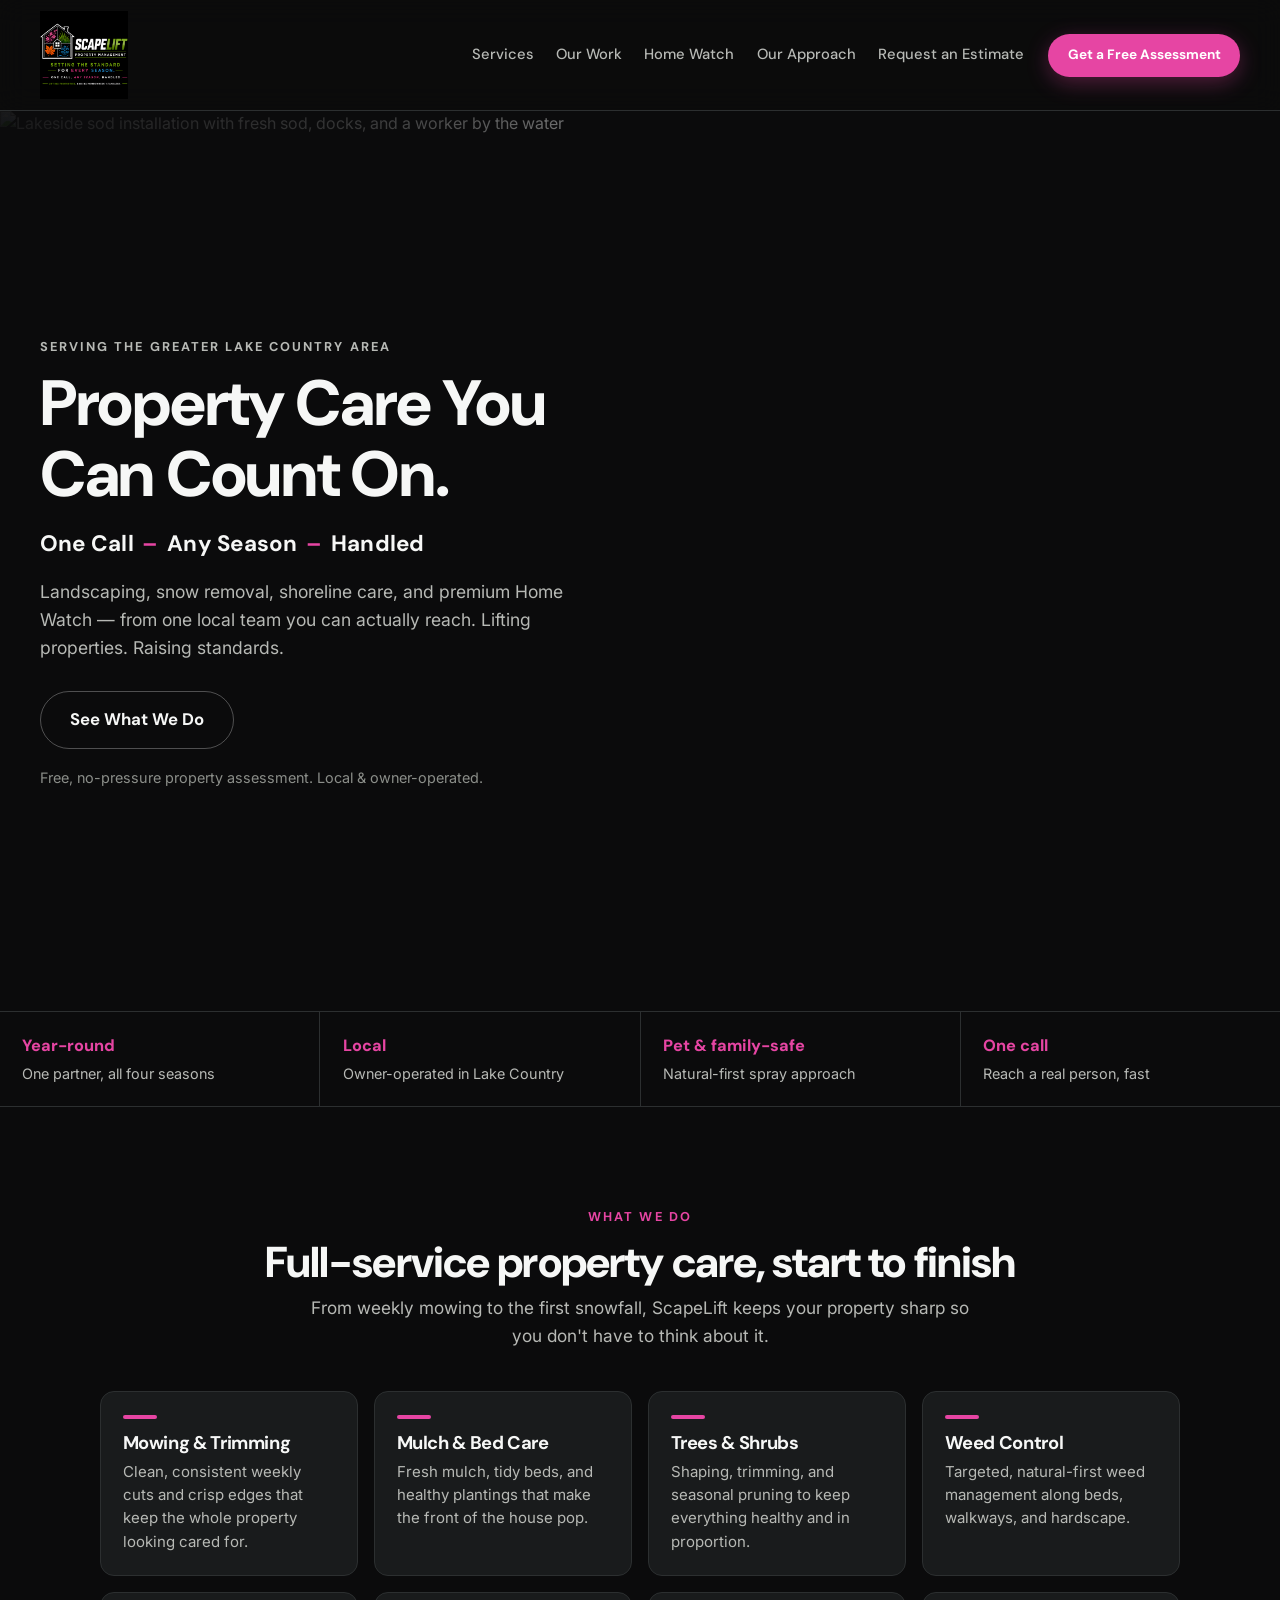
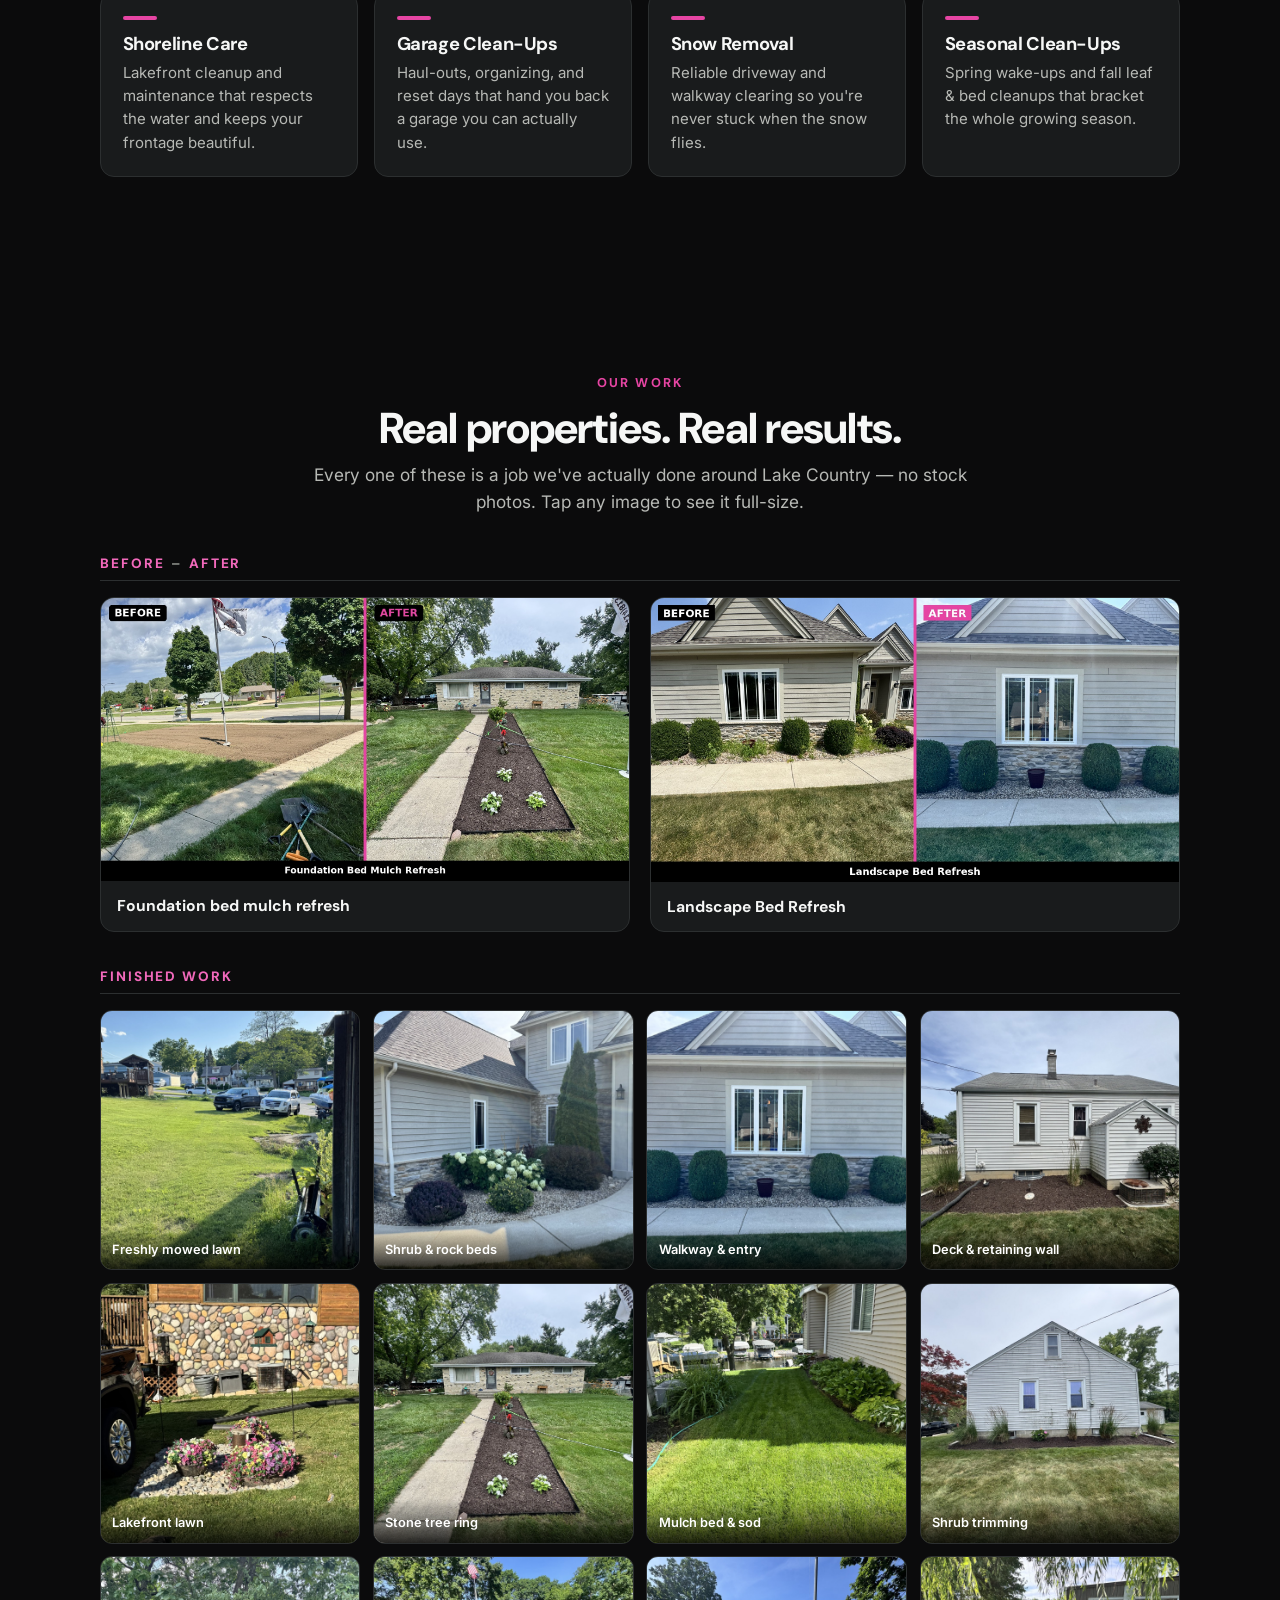
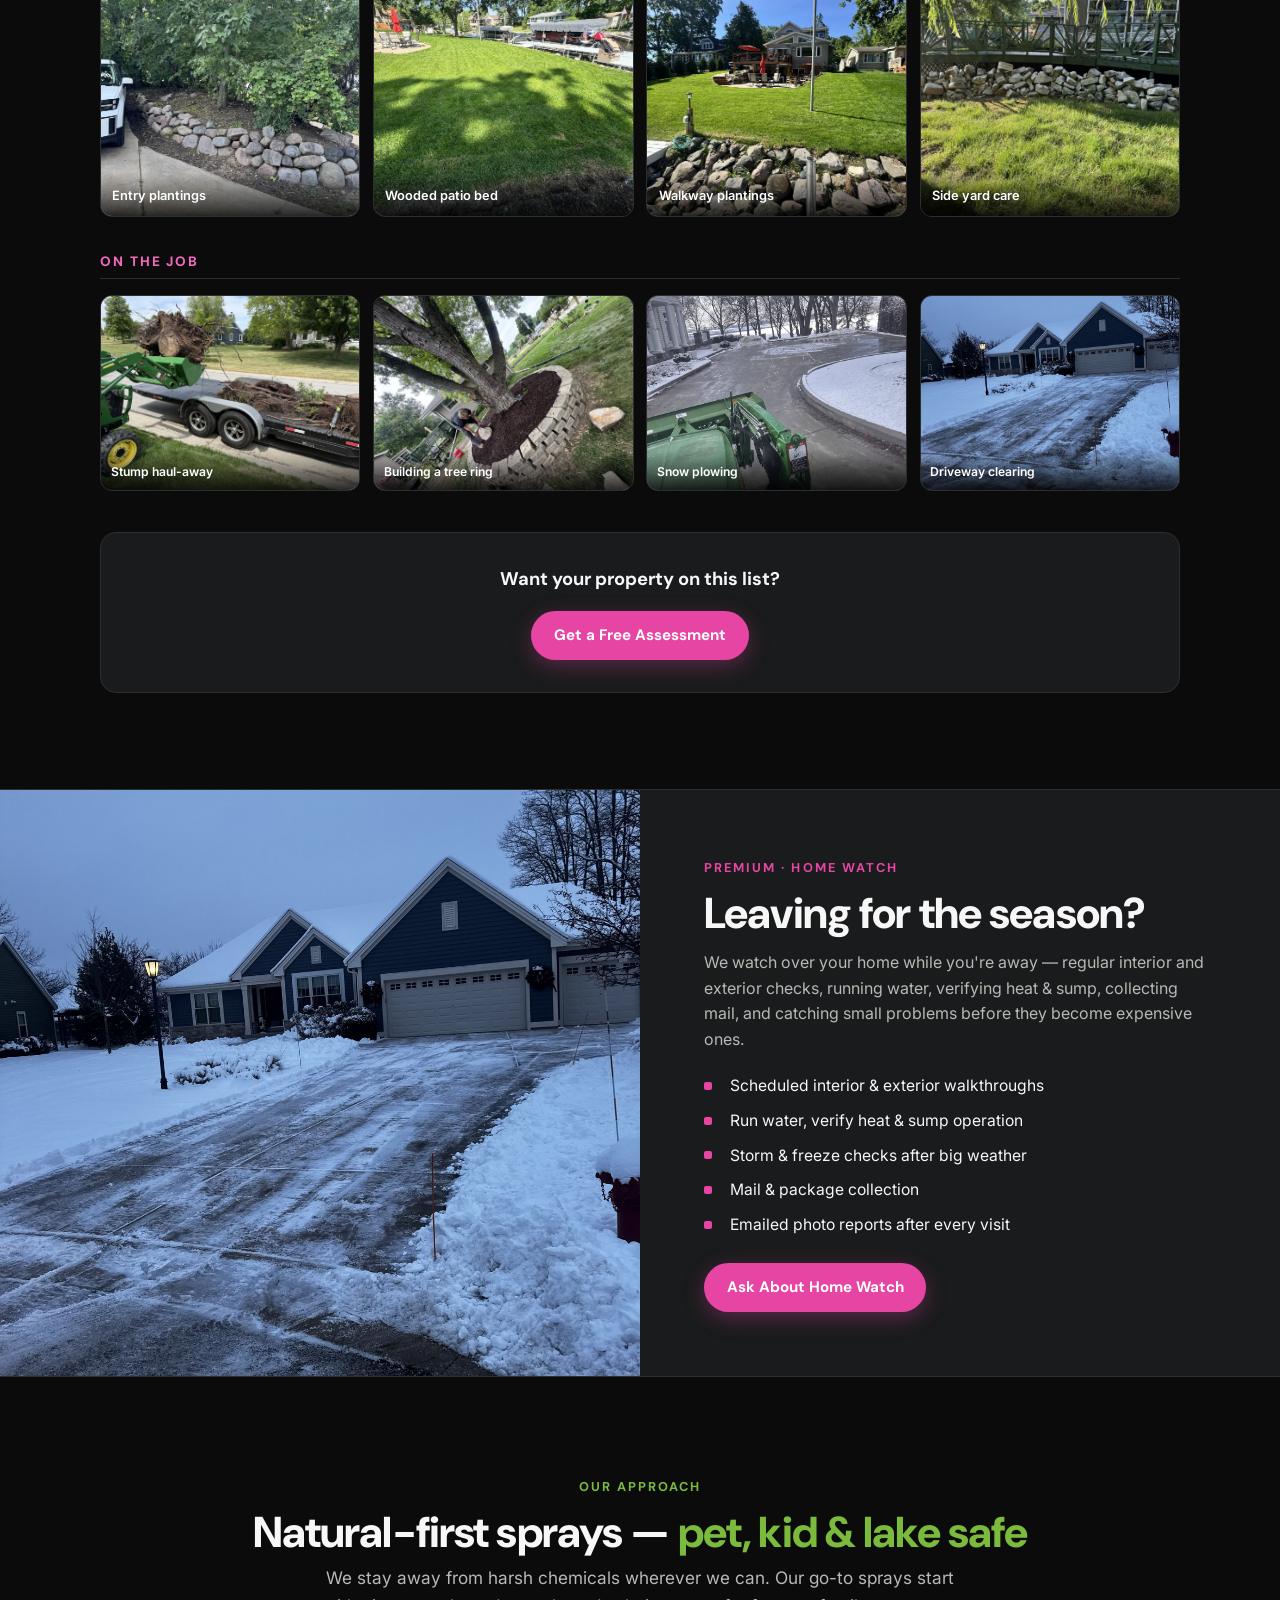
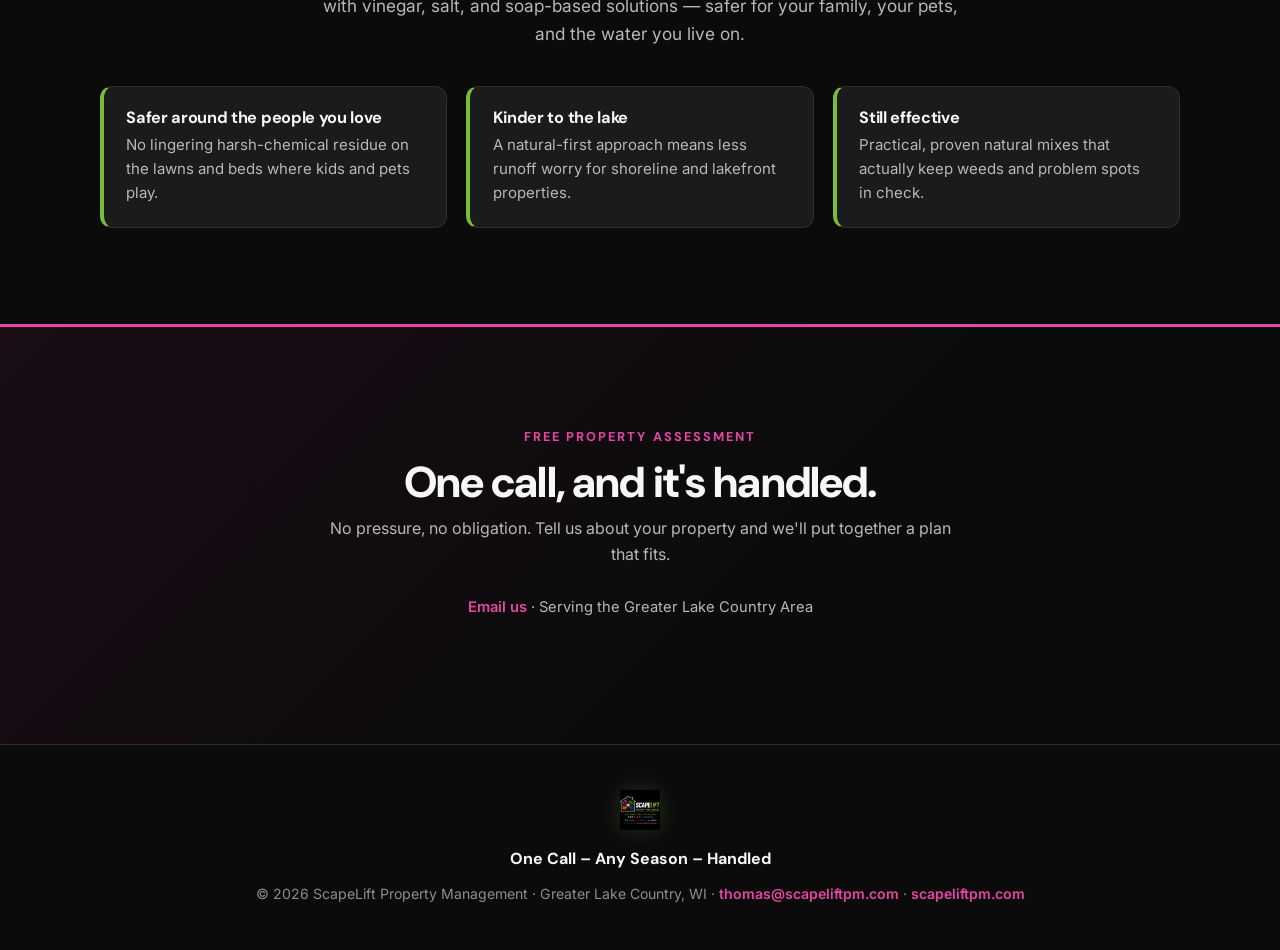
==== index.html @ 055786a9 "Update featured finished work image" ====
<!DOCTYPE html>
<html lang="en">
<head>
<meta charset="UTF-8">
<meta name="viewport" content="width=device-width, initial-scale=1.0">
<title>ScapeLift Property Management — Property Care You Can Count On | Lake Country, WI</title>
<meta name="description" content="ScapeLift Property Management keeps Greater Lake Country homes sharp year-round — landscaping, snow removal, shoreline care, and premium Home Watch. One call, any season, handled.">
<link rel="canonical" href="https://scapeliftpm.com/">
<meta property="og:title" content="ScapeLift Property Management — Lake Country, WI">
<meta property="og:description" content="Your year-round property partner in Greater Lake Country. Landscaping, snow removal, shoreline care, and Home Watch.">
<meta property="og:url" content="https://scapeliftpm.com/">
<meta property="og:image" content="https://scapeliftpm.com/assets/company-logo.png">
<meta property="og:type" content="website">
<link rel="icon" href="assets/company-logo.png">
<link rel="preconnect" href="https://fonts.googleapis.com">
<link rel="preconnect" href="https://fonts.gstatic.com" crossorigin>
<link href="https://fonts.googleapis.com/css2?family=DM+Sans:wght@500;700;800&family=Inter:wght@400;500;600&display=swap" rel="stylesheet">
<link rel="stylesheet" href="styles.css">
<script type="application/ld+json">
{
  "@context": "https://schema.org",
  "@type": "LocalBusiness",
  "name": "ScapeLift Property Management",
  "description": "Year-round residential property care in Greater Lake Country, Wisconsin — landscaping, snow removal, shoreline care, garage clean-ups, and Home Watch.",
  "url": "https://scapeliftpm.com/",
  "email": "thomas@scapeliftpm.com",
  "areaServed": "Greater Lake Country, Wisconsin",
  "slogan": "One Call – Any Season – Handled"
}
</script>
</head>
<body>

<!-- ===== HEADER ===== -->
<header class="site-header" id="header">
  <a href="#top" class="brand" aria-label="ScapeLift Property Management home">
    <img src="assets/company-logo.png" alt="ScapeLift Property Management" class="brand-logo">
  </a>
  <nav class="nav" aria-label="Primary">
    <a href="#services">Services</a>
    <a href="#work">Our Work</a>
    <a href="#homewatch">Home Watch</a>
    <a href="#eco">Our Approach</a>
    <a href="estimate.html">Request an Estimate</a>
  </nav>
  <a href="estimate.html" class="btn btn-pink nav-cta">Get a Free Assessment</a>
</header>

<!-- ===== HERO ===== -->
<section class="hero" id="top">
  <div class="hero-media">
    <img src="assets/hero-lakeside-sod.jpeg" alt="Lakeside sod installation with fresh sod, docks, and a worker by the water" loading="eager" fetchpriority="high">
    <div class="hero-scrim"></div>
  </div>
  <div class="hero-inner">
    <span class="eyebrow">Serving the Greater Lake Country Area</span>
    <h1>Property Care You Can Count On.</h1>
    <p class="hero-tag">One Call <span class="dash">–</span> Any Season <span class="dash">–</span> Handled</p>
    <p class="hero-sub">Landscaping, snow removal, shoreline care, and premium Home Watch — from one local team you can actually reach. Lifting properties. Raising standards.</p>
    <div class="hero-actions">
      <a href="#services" class="btn btn-ghost btn-lg">See What We Do</a>
    </div>
    <p class="hero-note">Free, no-pressure property assessment. Local &amp; owner-operated.</p>
  </div>
</section>

<!-- ===== TRUST STRIP ===== -->
<section class="strip">
  <div class="strip-item"><span class="strip-k">Year-round</span><span class="strip-v">One partner, all four seasons</span></div>
  <div class="strip-item"><span class="strip-k">Local</span><span class="strip-v">Owner-operated in Lake Country</span></div>
  <div class="strip-item"><span class="strip-k">Pet &amp; family-safe</span><span class="strip-v">Natural-first spray approach</span></div>
  <div class="strip-item"><span class="strip-k">One call</span><span class="strip-v">Reach a real person, fast</span></div>
</section>

<!-- ===== SERVICES ===== -->
<section class="section" id="services">
  <div class="section-head">
    <span class="eyebrow pink">What We Do</span>
    <h2>Full-service property care, start to finish</h2>
    <p class="lede">From weekly mowing to the first snowfall, ScapeLift keeps your property sharp so you don't have to think about it.</p>
  </div>
  <div class="svc-grid">
    <article class="svc-card"><h3>Mowing &amp; Trimming</h3><p>Clean, consistent weekly cuts and crisp edges that keep the whole property looking cared for.</p></article>
    <article class="svc-card"><h3>Mulch &amp; Bed Care</h3><p>Fresh mulch, tidy beds, and healthy plantings that make the front of the house pop.</p></article>
    <article class="svc-card"><h3>Trees &amp; Shrubs</h3><p>Shaping, trimming, and seasonal pruning to keep everything healthy and in proportion.</p></article>
    <article class="svc-card"><h3>Weed Control</h3><p>Targeted, natural-first weed management along beds, walkways, and hardscape.</p></article>
    <article class="svc-card"><h3>Shoreline Care</h3><p>Lakefront cleanup and maintenance that respects the water and keeps your frontage beautiful.</p></article>
    <article class="svc-card"><h3>Garage Clean-Ups</h3><p>Haul-outs, organizing, and reset days that hand you back a garage you can actually use.</p></article>
    <article class="svc-card"><h3>Snow Removal</h3><p>Reliable driveway and walkway clearing so you're never stuck when the snow flies.</p></article>
    <article class="svc-card"><h3>Seasonal Clean-Ups</h3><p>Spring wake-ups and fall leaf &amp; bed cleanups that bracket the whole growing season.</p></article>
  </div>
</section>

<!-- ===== OUR WORK ===== -->
<section class="section work" id="work">
  <div class="section-head">
    <span class="eyebrow pink">Our Work</span>
    <h2>Real properties. Real results.</h2>
    <p class="lede">Every one of these is a job we've actually done around Lake Country — no stock photos. Tap any image to see it full-size.</p>
  </div>

  <h3 class="work-subhead">Before <span class="dash">–</span> After</h3>
  <div class="ba-grid">
    <figure class="ba-card"><img src="assets/work/pair-mulch-refresh.jpg" alt="Before and after: foundation bed mulch refresh" loading="lazy"><figcaption>Foundation bed mulch refresh</figcaption></figure>
    <figure class="ba-card"><img src="assets/work/pair-landscape-bed-refresh.jpg" alt="Before and after: landscape bed refresh" loading="lazy"><figcaption>Landscape Bed Refresh</figcaption></figure>
  </div>

  <h3 class="work-subhead">Finished Work</h3>
  <div class="work-grid">
    <figure class="work-card"><img src="assets/work/finished-white-house-front.jpg" alt="Freshly mowed green lawn" loading="lazy"><figcaption>Freshly mowed lawn</figcaption></figure>
    <figure class="work-card"><img src="assets/work/finished-stone-house-beds.jpg" alt="Manicured shrub beds along a stone-front home" loading="lazy"><figcaption>Shrub &amp; rock beds</figcaption></figure>
    <figure class="work-card"><img src="assets/work/finished-walkway-entry.jpg" alt="New concrete walkway and brick entry" loading="lazy"><figcaption>Walkway &amp; entry</figcaption></figure>
    <figure class="work-card"><img src="assets/work/finished-deck-wall.jpg" alt="Green deck with stacked stone retaining wall" loading="lazy"><figcaption>Deck &amp; retaining wall</figcaption></figure>
    <figure class="work-card"><img src="assets/work/finished-lakefront-lawn.jpg" alt="Lush lakefront lawn and dock" loading="lazy"><figcaption>Lakefront lawn</figcaption></figure>
    <figure class="work-card"><img src="assets/work/finished-tree-ring.jpg" alt="Stacked-stone tree ring with fresh mulch" loading="lazy"><figcaption>Stone tree ring</figcaption></figure>
    <figure class="work-card"><img src="assets/work/finished-front-bed.jpg" alt="Fresh mulched front bed with new sod" loading="lazy"><figcaption>Mulch bed &amp; sod</figcaption></figure>
    <figure class="work-card"><img src="assets/work/finished-shrub-trim.jpg" alt="Neatly trimmed foundation shrubs" loading="lazy"><figcaption>Shrub trimming</figcaption></figure>
    <figure class="work-card"><img src="assets/work/finished-entry-beds.jpg" alt="Manicured entry beds with flowering hydrangeas" loading="lazy"><figcaption>Entry plantings</figcaption></figure>
    <figure class="work-card"><img src="assets/work/finished-wooded-patio-bed.jpg" alt="Wooded backyard bed with stone edging and patio" loading="lazy"><figcaption>Wooded patio bed</figcaption></figure>
    <figure class="work-card"><img src="assets/work/finished-walkway-plantings.jpg" alt="Front walkway bed with fresh plantings" loading="lazy"><figcaption>Walkway plantings</figcaption></figure>
    <figure class="work-card"><img src="assets/work/finished-side-yard.jpg" alt="Manicured side yard with hostas" loading="lazy"><figcaption>Side yard care</figcaption></figure>
  </div>

  <h3 class="work-subhead">On the Job</h3>
  <div class="action-strip">
    <figure class="action-card"><img src="assets/work/action-stump-haul.jpg" alt="Tractor loading a large tree stump onto a trailer" loading="lazy"><figcaption>Stump haul-away</figcaption></figure>
    <figure class="action-card"><img src="assets/work/action-tree-ring-build.jpg" alt="Building a stacked-stone tree ring" loading="lazy"><figcaption>Building a tree ring</figcaption></figure>
    <figure class="action-card"><img src="assets/work/action-plow.jpg" alt="Tractor plowing snow from a driveway" loading="lazy"><figcaption>Snow plowing</figcaption></figure>
    <figure class="action-card"><img src="assets/work/action-driveway-plow.jpg" alt="Freshly plowed driveway on a winter morning" loading="lazy"><figcaption>Driveway clearing</figcaption></figure>
  </div>

  <div class="work-cta">
    <p>Want your property on this list?</p>
    <a href="mailto:thomas@scapeliftpm.com" class="btn btn-pink">Get a Free Assessment</a>
  </div>
</section>

<!-- ===== LIGHTBOX ===== -->
<div class="lightbox" id="lightbox" aria-hidden="true">
  <button class="lb-close" id="lbClose" aria-label="Close">&times;</button>
  <img src="" alt="" id="lbImg">
  <p class="lb-cap" id="lbCap"></p>
</div>

<!-- ===== HOME WATCH (premium feature) ===== -->
<section class="homewatch" id="homewatch">
  <div class="hw-media">
    <img src="assets/home-watch-season.jpg" alt="A cleanly plowed Lake Country driveway on a crisp winter morning by the lake" loading="lazy">
  </div>
  <div class="hw-content">
    <span class="eyebrow pink">Premium · Home Watch</span>
    <h2>Leaving for the season?</h2>
    <p>We watch over your home while you're away — regular interior and exterior checks, running water, verifying heat &amp; sump, collecting mail, and catching small problems before they become expensive ones.</p>
    <ul class="hw-list">
      <li>Scheduled interior &amp; exterior walkthroughs</li>
      <li>Run water, verify heat &amp; sump operation</li>
      <li>Storm &amp; freeze checks after big weather</li>
      <li>Mail &amp; package collection</li>
      <li>Emailed photo reports after every visit</li>
    </ul>
    <a href="mailto:thomas@scapeliftpm.com" class="btn btn-pink">Ask About Home Watch</a>
  </div>
</section>

<!-- ===== ECO APPROACH ===== -->
<section class="section eco" id="eco">
  <div class="eco-inner">
    <span class="eyebrow green">Our Approach</span>
    <h2>Natural-first sprays — <span class="green">pet, kid &amp; lake safe</span></h2>
    <p class="lede">We stay away from harsh chemicals wherever we can. Our go-to sprays start with vinegar, salt, and soap-based solutions — safer for your family, your pets, and the water you live on.</p>
    <div class="eco-points">
      <div class="eco-point"><h4>Safer around the people you love</h4><p>No lingering harsh-chemical residue on the lawns and beds where kids and pets play.</p></div>
      <div class="eco-point"><h4>Kinder to the lake</h4><p>A natural-first approach means less runoff worry for shoreline and lakefront properties.</p></div>
      <div class="eco-point"><h4>Still effective</h4><p>Practical, proven natural mixes that actually keep weeds and problem spots in check.</p></div>
    </div>
  </div>
</section>

<!-- ===== FINAL CTA ===== -->
<section class="cta" id="contact">
  <div class="cta-inner">
    <span class="eyebrow pink">Free Property Assessment</span>
    <h2>One call, and it's handled.</h2>
    <p>No pressure, no obligation. Tell us about your property and we'll put together a plan that fits.</p>
    <p class="cta-note"><a href="mailto:thomas@scapeliftpm.com">Email us</a> · Serving the Greater Lake Country Area</p>
  </div>
</section>

<!-- ===== FOOTER ===== -->
<footer class="site-footer">
  <img src="assets/company-logo.png" alt="ScapeLift Property Management" class="footer-logo">
  <p class="footer-tag">One Call – Any Season – Handled</p>
  <p class="footer-meta">© <span id="year"></span> ScapeLift Property Management · Greater Lake Country, WI · <a href="mailto:thomas@scapeliftpm.com">thomas@scapeliftpm.com</a> · <a href="https://scapeliftpm.com/">scapeliftpm.com</a></p>
</footer>

<script src="script.js"></script>
</body>
</html>
---- styles.css ----
/* ===== ScapeLift Property Management — brand site ===== */
:root{
  --black:#0b0b0c;
  --panel:#191b1c;
  --panel-2:#212425;
  --border:#2c2f30;
  --green:#7aba3d;
  --pink:#e645a3;
  --pink-hi:#f169bb;
  --orange:#ee5a26;
  --blue:#3e9dd9;
  --white:#f6f7f6;
  --grey:#b7b9b5;
  --grey-dim:#8b8e89;
  --font-d:"DM Sans",system-ui,sans-serif;
  --font-b:"Inter",system-ui,sans-serif;
  --max:1160px;
}
*{box-sizing:border-box;margin:0;padding:0}
html{scroll-behavior:smooth}
body{
  background:var(--black);
  color:var(--white);
  font-family:var(--font-b);
  font-size:16px;
  line-height:1.6;
  -webkit-font-smoothing:antialiased;
  overflow-x:hidden;
}
h1,h2,h3,h4{font-family:var(--font-d);font-weight:800;line-height:1.1;letter-spacing:-0.02em}
h2{font-size:clamp(1.8rem,4vw,2.7rem);margin-bottom:.5rem}
h3{font-size:1.15rem;font-weight:700;margin-bottom:.4rem}
h4{font-size:1.02rem;font-weight:700;margin-bottom:.35rem}
a{color:inherit;text-decoration:none}
img{display:block;max-width:100%}
.pink{color:var(--pink)}
.green{color:var(--green)}

/* ---- buttons ---- */
.btn{
  display:inline-block;font-family:var(--font-d);font-weight:700;
  padding:.72rem 1.35rem;border-radius:999px;font-size:.95rem;
  transition:transform .15s ease,box-shadow .2s ease,background .2s ease;
  border:1.5px solid transparent;white-space:nowrap;cursor:pointer;
}
.btn-pink{background:var(--pink);color:#fff;box-shadow:0 6px 22px rgba(230,69,163,.32)}
.btn-pink:hover{background:var(--pink-hi);transform:translateY(-2px);box-shadow:0 10px 30px rgba(230,69,163,.42)}
.btn-ghost{background:transparent;border-color:rgba(255,255,255,.28);color:var(--white)}
.btn-ghost:hover{border-color:var(--pink);color:var(--pink-hi);transform:translateY(-2px)}
.btn-lg{padding:.9rem 1.8rem;font-size:1.05rem}
.btn-xl{padding:1.1rem 2.6rem;font-size:1.5rem;letter-spacing:-.01em}

.eyebrow{display:inline-block;font-family:var(--font-d);font-weight:700;font-size:.8rem;
  letter-spacing:.16em;text-transform:uppercase;color:var(--grey);margin-bottom:.7rem}
.eyebrow.pink{color:var(--pink)}
.eyebrow.green{color:var(--green)}
.lede{color:var(--grey);font-size:1.08rem;max-width:60ch;margin:0 auto}

/* ---- header ---- */
.site-header{
  position:sticky;top:0;z-index:50;
  display:flex;align-items:center;gap:1.5rem;
  padding:.7rem clamp(1rem,4vw,2.5rem);
  background:rgba(11,11,12,.82);backdrop-filter:blur(14px);
  border-bottom:1px solid var(--border);
  transition:box-shadow .3s ease;
}
.site-header.scrolled{box-shadow:0 8px 30px rgba(0,0,0,.5)}
.brand{display:flex;align-items:center;flex:0 0 auto}
.brand-logo{display:block;width:auto;height:clamp(64px,7vw,88px);object-fit:contain}
.nav{display:flex;gap:1.4rem;margin-left:auto;font-family:var(--font-d);font-weight:500;font-size:.92rem}
.nav a{color:var(--grey);transition:color .18s ease}
.nav a:hover{color:var(--pink-hi)}
.nav-cta{font-size:.85rem;padding:.6rem 1.15rem}

/* ---- hero ---- */
.hero{position:relative;min-height:100vh;min-height:100svh;display:flex;align-items:center;padding:5rem clamp(1rem,4vw,2.5rem)}
.hero-media{position:absolute;inset:0;z-index:0;background:var(--black)}
.hero-media img{width:100%;height:100%;object-fit:cover;object-position:center center}
.hero-scrim{position:absolute;inset:0;
  background:linear-gradient(90deg,rgba(11,11,12,.94) 0%,rgba(11,11,12,.82) 28%,rgba(11,11,12,.35) 60%,rgba(11,11,12,.18) 100%),
             linear-gradient(0deg,rgba(11,11,12,.85) 0%,rgba(11,11,12,0) 45%)}
.hero-inner{position:relative;z-index:1;max-width:560px}
.hero h1{font-size:clamp(2.3rem,5.6vw,4rem);margin-bottom:1rem}
.hero-tag{font-family:var(--font-d);font-weight:700;font-size:clamp(1.05rem,2.4vw,1.4rem);
  letter-spacing:.01em;margin-bottom:1rem}
.hero-tag .dash{color:var(--pink);padding:0 .15em}
.hero-sub{color:var(--grey);font-size:1.1rem;max-width:52ch;margin-bottom:1.8rem}
.hero-actions{display:flex;flex-wrap:wrap;gap:.9rem;margin-bottom:1.1rem}
.hero-note{color:var(--grey-dim);font-size:.9rem}

/* ---- trust strip ---- */
.strip{display:grid;grid-template-columns:repeat(4,1fr);gap:1px;background:var(--border);
  border-top:1px solid var(--border);border-bottom:1px solid var(--border)}
.strip-item{background:var(--black);padding:1.3rem 1.4rem;display:flex;flex-direction:column;gap:.2rem}
.strip-k{font-family:var(--font-d);font-weight:800;color:var(--pink);font-size:1.02rem}
.strip-v{color:var(--grey);font-size:.9rem}

/* ---- sections ---- */
.section{padding:clamp(3.5rem,8vw,6rem) clamp(1rem,4vw,2.5rem);max-width:var(--max);margin:0 auto}
.section-head{text-align:center;margin-bottom:2.6rem}

/* ---- services grid ---- */
.svc-grid{display:grid;grid-template-columns:repeat(4,1fr);gap:1rem}
.svc-card{background:var(--panel);border:1px solid var(--border);border-radius:14px;padding:1.4rem 1.35rem;
  transition:transform .18s ease,border-color .18s ease,background .18s ease}
.svc-card::before{content:"";display:block;width:34px;height:4px;border-radius:3px;background:var(--pink);margin-bottom:.9rem}
.svc-card:hover{transform:translateY(-4px);border-color:var(--pink);background:var(--panel-2)}
.svc-card p{color:var(--grey);font-size:.94rem;line-height:1.55}

/* ---- home watch ---- */
.homewatch{display:grid;grid-template-columns:1fr 1fr;align-items:stretch;
  border-top:1px solid var(--border);border-bottom:1px solid var(--border);background:var(--panel)}
.hw-media{position:relative;min-height:420px}
.hw-media img{position:absolute;inset:0;width:100%;height:100%;object-fit:cover}
.hw-content{padding:clamp(2.5rem,5vw,4rem)}
.hw-content h2{margin-bottom:.8rem}
.hw-content>p{color:var(--grey);max-width:52ch;margin-bottom:1.3rem}
.hw-list{list-style:none;margin-bottom:1.6rem;display:grid;gap:.6rem}
.hw-list li{position:relative;padding-left:1.6rem;color:var(--white);font-size:.98rem}
.hw-list li::before{content:"";position:absolute;left:0;top:.55em;width:8px;height:8px;border-radius:2px;background:var(--pink)}

/* ---- eco ---- */
.eco{max-width:var(--max)}
.eco-inner{text-align:center}
.eco .lede{margin-bottom:2.4rem}
.eco-points{display:grid;grid-template-columns:repeat(3,1fr);gap:1.2rem;text-align:left}
.eco-point{background:var(--panel);border:1px solid var(--border);border-left:4px solid var(--green);
  border-radius:12px;padding:1.4rem 1.4rem}
.eco-point p{color:var(--grey);font-size:.94rem}

/* ---- cta ---- */
.cta{background:linear-gradient(135deg,#1a0d16 0%,var(--black) 60%);
  border-top:3px solid var(--pink);padding:clamp(3.5rem,8vw,6rem) 1.5rem;text-align:center}
.cta-inner{max-width:640px;margin:0 auto}
.cta h2{margin-bottom:.6rem}
.cta>.cta-inner>p{color:var(--grey);margin-bottom:1.8rem}
.cta .btn-xl{margin-bottom:1rem}
.cta-note{color:var(--grey-dim);font-size:.92rem}
.cta-note a{color:var(--pink);font-weight:600}

/* ---- footer ---- */
.site-footer{text-align:center;padding:2.8rem 1.5rem;border-top:1px solid var(--border);background:var(--black)}
.footer-logo{height:40px;width:auto;margin:0 auto 1rem;filter:drop-shadow(0 0 10px rgba(122,186,61,.2))}
.footer-tag{font-family:var(--font-d);font-weight:700;color:var(--white);margin-bottom:.7rem}
.footer-meta{color:var(--grey-dim);font-size:.88rem}
.footer-meta a{color:var(--pink);font-weight:600}

/* ---- reveal (only hides once JS is confirmed running) ---- */
.js-ready .reveal{opacity:0;transform:translateY(24px);transition:opacity .6s ease,transform .6s ease}
.js-ready .reveal.in{opacity:1;transform:none}

/* ===== responsive ===== */
@media(max-width:900px){
  .nav{display:none}
  .nav-cta{margin-left:auto}
  .svc-grid{grid-template-columns:repeat(2,1fr)}
  .eco-points{grid-template-columns:1fr}
  .homewatch{grid-template-columns:1fr}
  .hw-media{min-height:300px}
  .strip{grid-template-columns:repeat(2,1fr)}
}
@media(max-width:640px){
  .nav{display:none}
  .site-header{gap:.65rem;padding-top:.45rem;padding-bottom:.45rem}
  .brand-logo{width:auto;height:58px}
  .nav-cta{margin-left:auto}
  .hero{min-height:100vh;min-height:100svh;padding-top:3.5rem;padding-bottom:3.5rem}
  .hero-scrim{background:linear-gradient(0deg,rgba(11,11,12,.92) 10%,rgba(11,11,12,.55) 100%)}
  .svc-grid{grid-template-columns:1fr}
  .hero-actions .btn{flex:1;text-align:center}
}
@media(prefers-reduced-motion:reduce){
  *{scroll-behavior:auto}
  .reveal{opacity:1;transform:none;transition:none}
}

/* ===== OUR WORK ===== */
.work{background:var(--black)}
.work-subhead{
  font-family:var(--font-d);font-size:.85rem;font-weight:800;
  text-transform:uppercase;letter-spacing:.14em;color:var(--pink-hi);
  margin:2.4rem 0 1rem;padding-bottom:.5rem;border-bottom:1px solid var(--border);
}
.work-subhead .dash{color:var(--grey-dim);margin:0 .1em}
.work-subhead:first-of-type{margin-top:1.6rem}

/* before/after pairs */
.ba-grid{display:grid;grid-template-columns:1fr;gap:1.3rem}
@media(min-width:780px){.ba-grid{grid-template-columns:1fr 1fr}}
.ba-card{
  background:var(--panel);border:1px solid var(--border);border-radius:14px;
  overflow:hidden;cursor:pointer;transition:transform .18s ease,border-color .18s ease;
}
.ba-card:hover{transform:translateY(-3px);border-color:var(--pink)}
.ba-card img{width:100%;height:auto;aspect-ratio:1808/970;object-fit:cover}
.ba-card figcaption{
  padding:.75rem 1rem;font-family:var(--font-d);font-weight:700;font-size:.98rem;
}

/* finished-work grid */
.work-grid{display:grid;grid-template-columns:repeat(2,1fr);gap:.8rem}
@media(min-width:640px){.work-grid{grid-template-columns:repeat(3,1fr)}}
@media(min-width:980px){.work-grid{grid-template-columns:repeat(4,1fr)}}
.work-card{
  position:relative;border-radius:12px;overflow:hidden;cursor:pointer;
  background:var(--panel);border:1px solid var(--border);
  transition:transform .18s ease,border-color .18s ease;
}
.work-card:hover{transform:translateY(-3px);border-color:var(--pink)}
.work-card img{width:100%;aspect-ratio:1/1;object-fit:cover;display:block}
.work-card figcaption{
  position:absolute;left:0;right:0;bottom:0;
  padding:.9rem .7rem .55rem;font-size:.8rem;font-weight:600;color:#fff;
  background:linear-gradient(to top,rgba(0,0,0,.82),transparent);
}

/* action strip */
.action-strip{display:grid;grid-template-columns:repeat(2,1fr);gap:.8rem}
@media(min-width:780px){.action-strip{grid-template-columns:repeat(4,1fr)}}
.action-card{
  position:relative;border-radius:12px;overflow:hidden;cursor:pointer;
  background:var(--panel);border:1px solid var(--border);
  transition:transform .18s ease,border-color .18s ease;
}
.action-card:hover{transform:translateY(-3px);border-color:var(--green)}
.action-card img{width:100%;aspect-ratio:4/3;object-fit:cover}
.action-card figcaption{
  position:absolute;left:0;right:0;bottom:0;padding:.8rem .6rem .5rem;
  font-size:.76rem;font-weight:600;color:#fff;
  background:linear-gradient(to top,rgba(0,0,0,.82),transparent);
}

/* work CTA */
.work-cta{
  margin-top:2.6rem;text-align:center;padding:2rem 1rem;
  background:var(--panel);border:1px solid var(--border);border-radius:16px;
}
.work-cta p{font-family:var(--font-d);font-weight:700;font-size:1.15rem;margin-bottom:1rem}

/* ===== LIGHTBOX ===== */
.lightbox{
  position:fixed;inset:0;z-index:200;display:none;
  background:rgba(0,0,0,.93);padding:4vh 4vw;
  align-items:center;justify-content:center;flex-direction:column;gap:1rem;
}
.lightbox.open{display:flex}
.lightbox img{max-width:96vw;max-height:82vh;border-radius:10px;object-fit:contain}
.lb-cap{font-family:var(--font-d);font-weight:700;color:#fff;font-size:1rem;text-align:center}
.lb-close{
  position:absolute;top:1.1rem;right:1.4rem;z-index:210;
  background:none;border:none;color:#fff;font-size:2.6rem;line-height:1;cursor:pointer;
  width:48px;height:48px;
}
.lb-close:hover{color:var(--pink-hi)}

/* ===== REQUEST AN ESTIMATE ===== */
.nav a[aria-current="page"]{color:var(--pink-hi)}
.estimate-page{background:
  radial-gradient(circle at 85% 12%,rgba(122,186,61,.09),transparent 28rem),
  radial-gradient(circle at 10% 38%,rgba(230,69,163,.08),transparent 30rem),
  var(--black)}
.estimate-main{width:min(100%,calc(var(--max) + 5rem));margin:0 auto;padding:clamp(3rem,7vw,5rem) clamp(1rem,4vw,2.5rem) clamp(4rem,8vw,7rem)}
.estimate-intro{max-width:760px;margin:0 auto clamp(2rem,5vw,3.5rem);text-align:center}
.estimate-intro h1{font-size:clamp(2.25rem,5vw,3.75rem);margin-bottom:1rem}
.estimate-intro p{color:var(--grey);font-size:1.08rem;max-width:64ch;margin:0 auto}
.estimate-form{display:grid;gap:1.25rem}
.estimate-grid{display:grid;grid-template-columns:repeat(2,minmax(0,1fr));gap:1.25rem}
.form-card{
  min-width:0;background:rgba(25,27,28,.94);border:1px solid var(--border);
  border-radius:16px;padding:clamp(1.25rem,3vw,1.8rem);
  box-shadow:0 16px 40px rgba(0,0,0,.16);
}
.form-card>legend,.inline-fieldset>legend{
  padding:0 .45rem;font-family:var(--font-d);font-weight:800;font-size:1.16rem;color:var(--white);
}
.form-card-full{width:100%}
.form-card-stack{display:grid;gap:1.5rem}
.inline-fieldset{border:0;min-width:0}
.field-grid{display:grid;grid-template-columns:repeat(2,minmax(0,1fr));gap:1rem}
.field-wide{grid-column:1/-1}
.form-field{display:grid;gap:.42rem}
.form-field label{font-family:var(--font-d);font-size:.9rem;font-weight:700;color:var(--white)}
.form-field label span,.form-card>legend>span:not(.optional),.inline-fieldset>legend>span{color:var(--pink)}
.optional{color:var(--grey-dim);font-size:.82rem;font-weight:600}
.form-field input,.form-field textarea{
  width:100%;border:1px solid #3a3e40;border-radius:10px;background:#101213;color:var(--white);
  font:inherit;line-height:1.4;padding:.78rem .85rem;outline:none;
  transition:border-color .18s ease,box-shadow .18s ease,background .18s ease;
}
.form-field textarea{resize:vertical;min-height:9rem}
.form-field input:hover,.form-field textarea:hover{border-color:#515658}
.form-field input:focus,.form-field textarea:focus{
  border-color:var(--pink);box-shadow:0 0 0 3px rgba(230,69,163,.16);background:#141617;
}
.form-field input:user-invalid,.form-field textarea:user-invalid{border-color:#ff7c7c}
.field-help{color:var(--grey);font-size:.9rem;margin-bottom:1rem}
.choice-grid{display:grid;grid-template-columns:repeat(3,minmax(0,1fr));gap:.7rem}
.radio-list{display:flex;flex-wrap:wrap;gap:.7rem}
.choice{
  min-height:48px;display:flex;align-items:center;gap:.65rem;padding:.7rem .8rem;
  border:1px solid #3a3e40;border-radius:10px;background:#101213;color:var(--grey);
  cursor:pointer;transition:border-color .18s ease,background .18s ease,color .18s ease;
}
.choice:hover{border-color:var(--pink);color:var(--white)}
.choice:has(input:checked){border-color:var(--pink);background:rgba(230,69,163,.1);color:var(--white)}
.choice input{width:1.15rem;height:1.15rem;flex:0 0 auto;accent-color:var(--pink)}
.radio-list .choice{flex:1 1 130px}
.other-service-field{margin-top:1rem}
.other-service-field[hidden],.photo-field[hidden]{display:none}
.photo-inputs{display:grid;grid-template-columns:repeat(2,minmax(0,1fr));gap:.8rem}
.photo-field input[type="file"]{padding:.55rem}
.photo-field input[type="file"]::file-selector-button{
  border:0;border-radius:7px;background:var(--panel-2);color:var(--white);
  font-family:var(--font-d);font-weight:700;padding:.55rem .75rem;margin-right:.7rem;cursor:pointer;
}
.photo-field input[type="file"]::file-selector-button:hover{background:#303435}
.add-photo-btn{margin-top:1rem}
.field-error{min-height:1.35rem;margin-top:.45rem;color:#ff9b9b;font-size:.88rem;font-weight:600}
.required-note{color:var(--grey-dim);font-size:.84rem}
.required-note span{color:var(--pink)}
.form-submit{text-align:center;padding-top:.6rem}
.form-submit .btn{margin-top:.7rem}
.form-status{display:none;max-width:720px;margin:1.2rem auto 0;padding:1rem 1.15rem;border-radius:12px;font-weight:600}
.form-status.success{display:block;background:rgba(122,186,61,.12);border:1px solid var(--green);color:#d7f2bd}
.form-status.error{display:block;background:rgba(230,69,163,.1);border:1px solid var(--pink);color:#ffc4e7}
.honeypot{
  position:absolute!important;overflow:hidden!important;clip:rect(0 0 0 0)!important;
  width:1px!important;height:1px!important;margin:-1px!important;padding:0!important;border:0!important;
}

@media(max-width:900px){
  .estimate-grid{grid-template-columns:1fr}
  .choice-grid{grid-template-columns:repeat(2,minmax(0,1fr))}
}
@media(max-width:640px){
  .estimate-main{padding-top:2.5rem}
  .field-grid,.choice-grid,.photo-inputs{grid-template-columns:1fr}
  .form-card{border-radius:14px;padding:1.15rem}
  .choice{min-height:52px}
  .form-submit .btn{width:100%;white-space:normal}
}
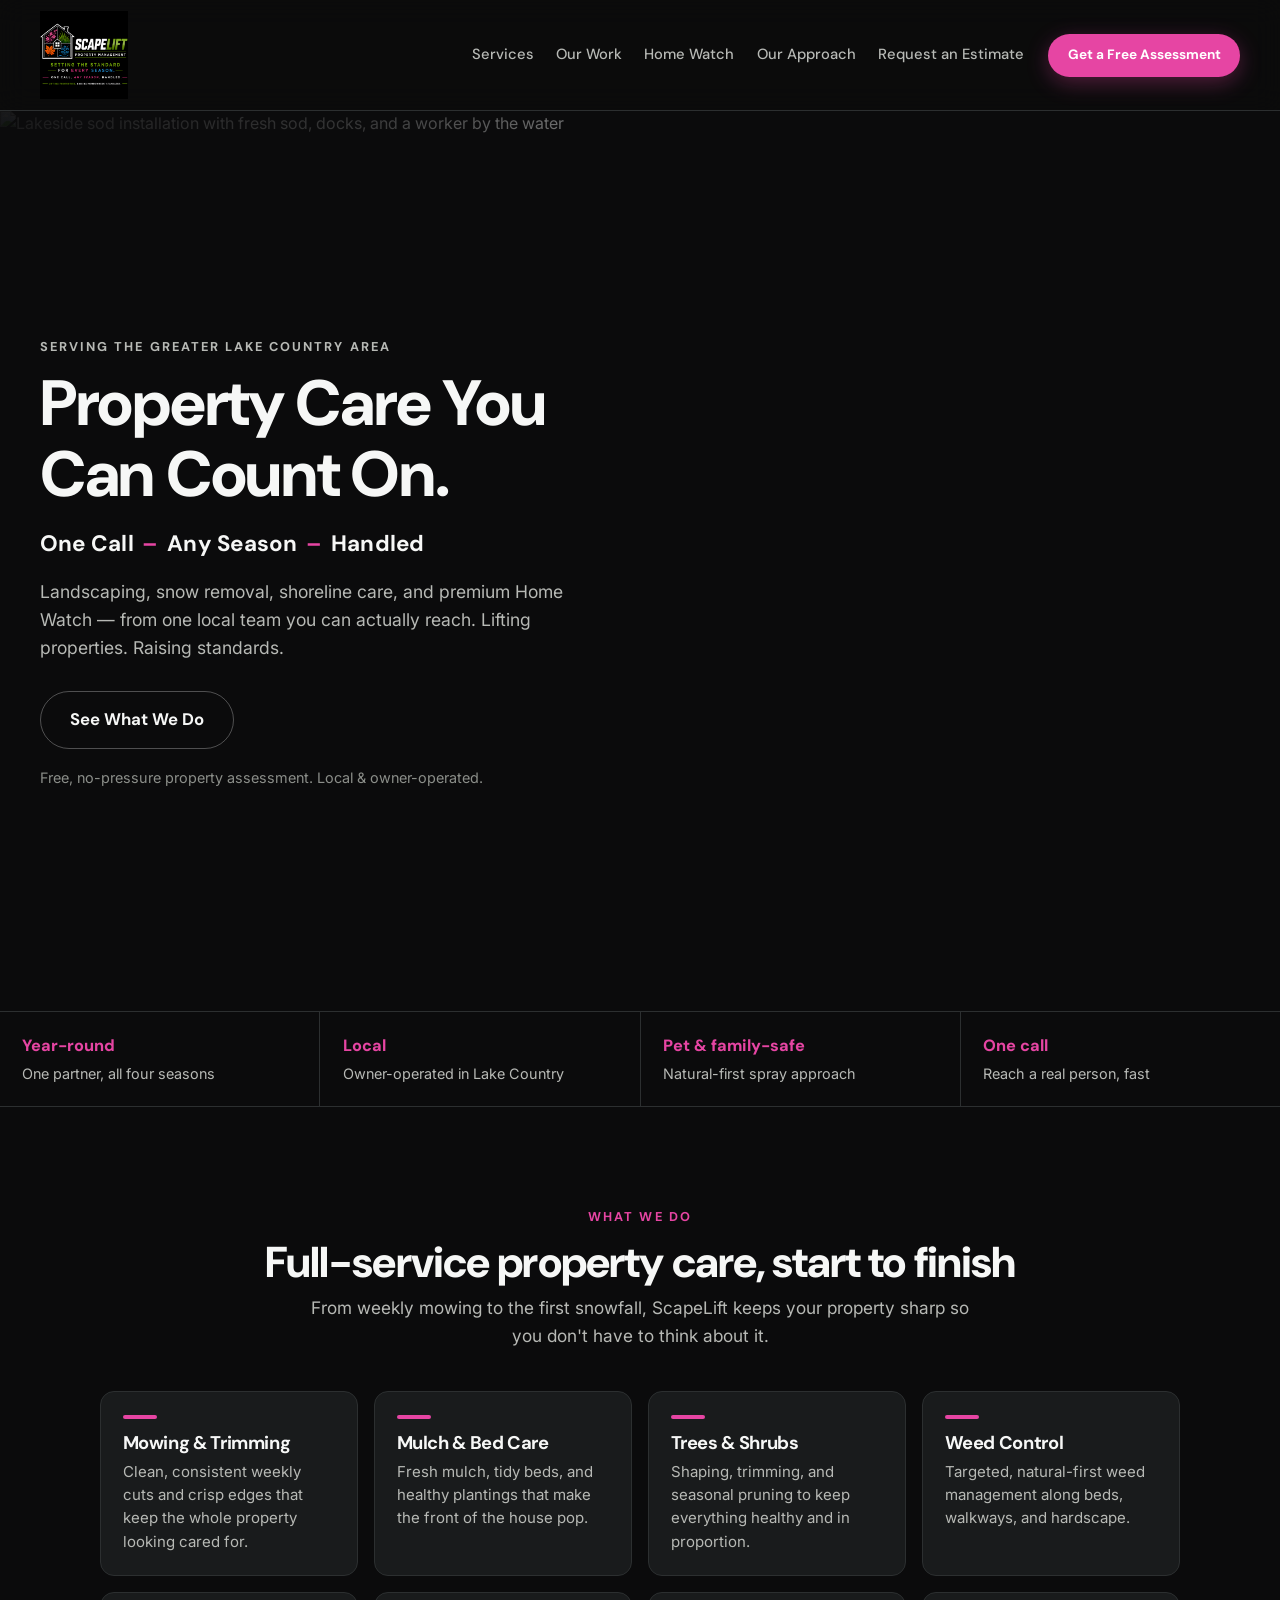
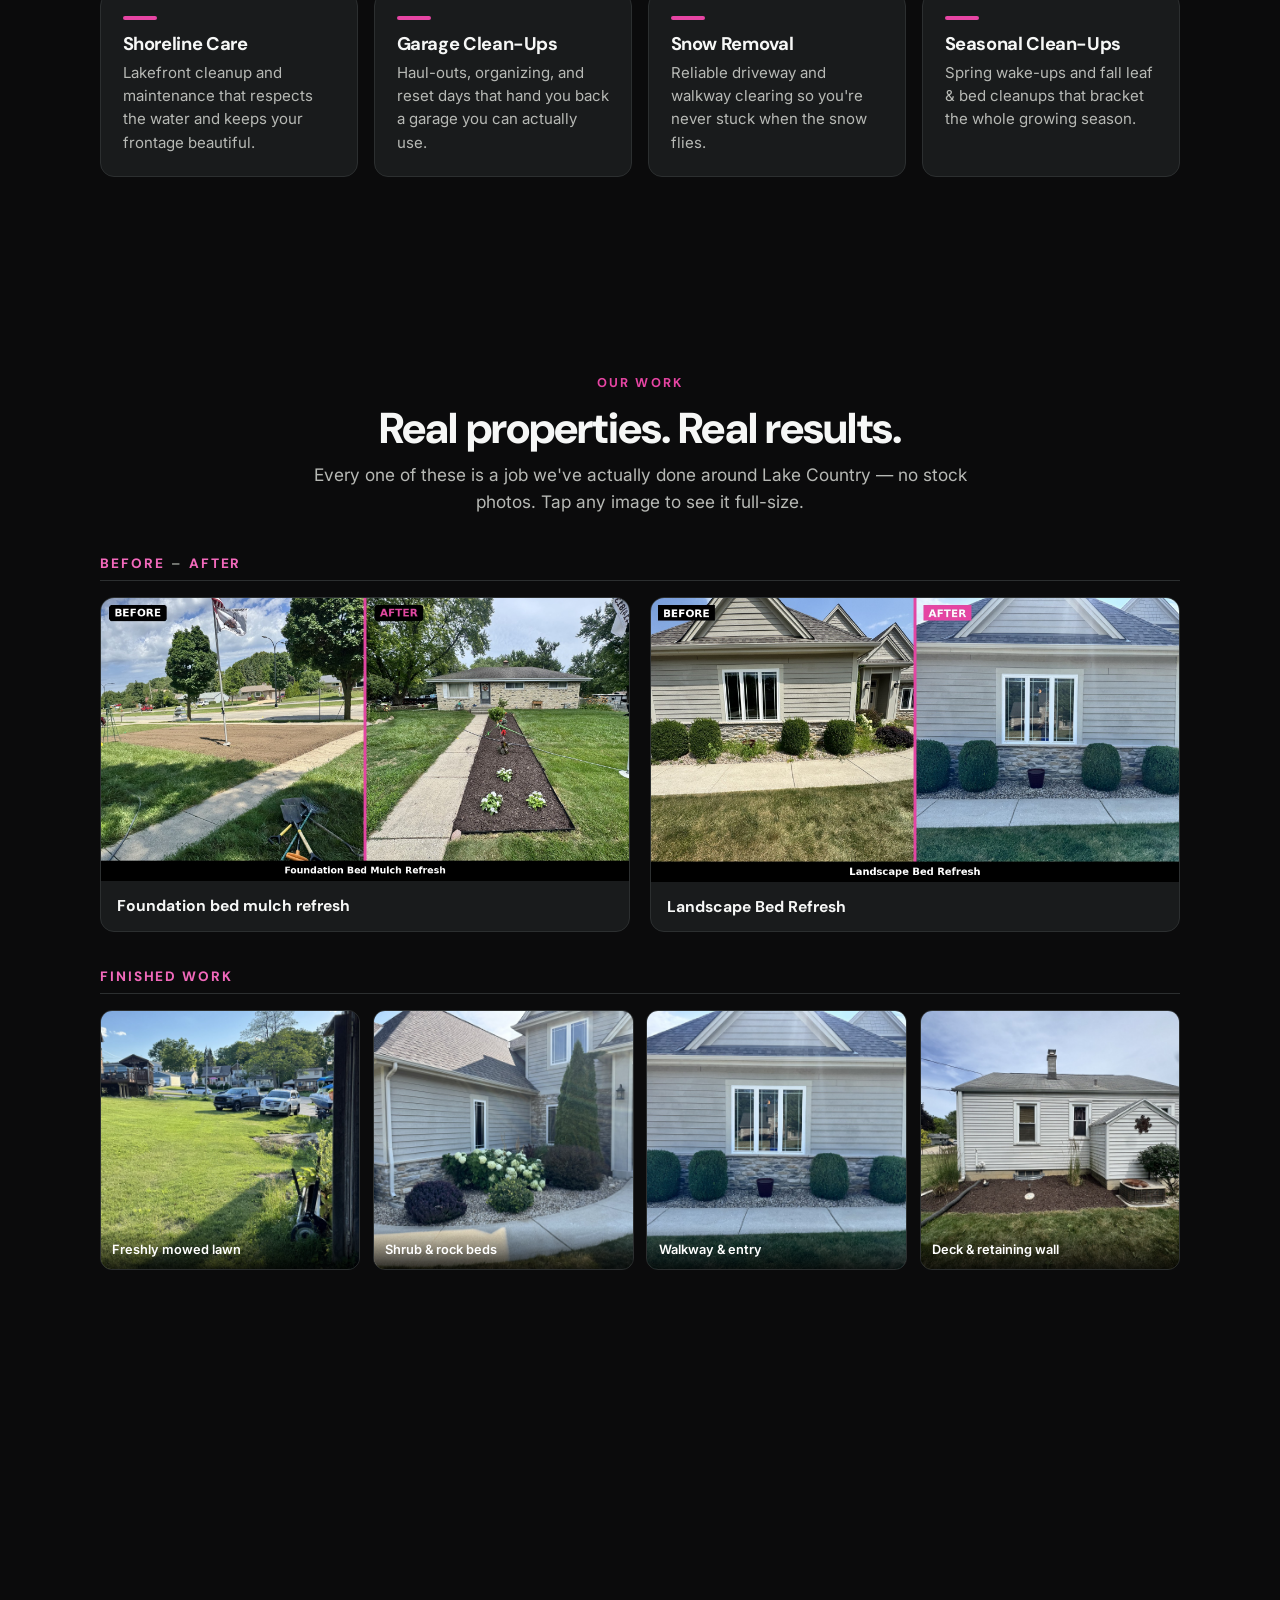
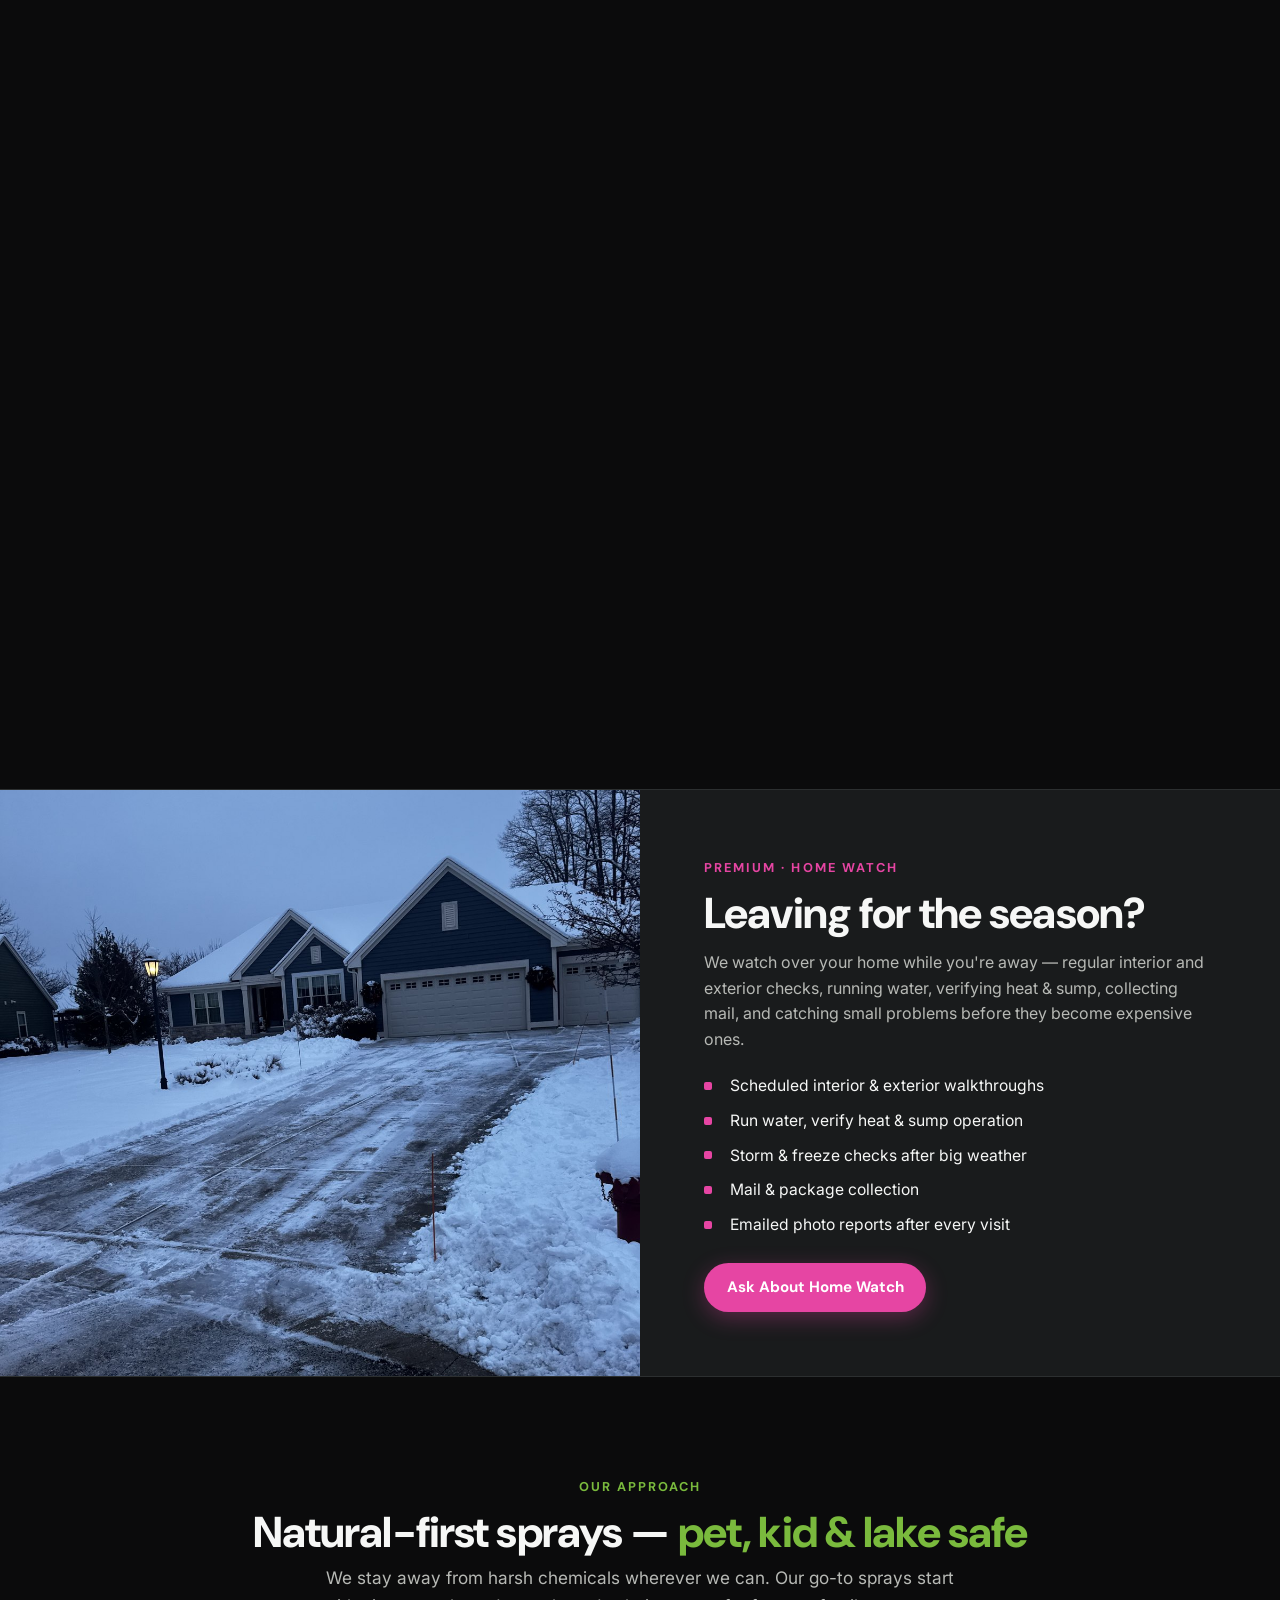
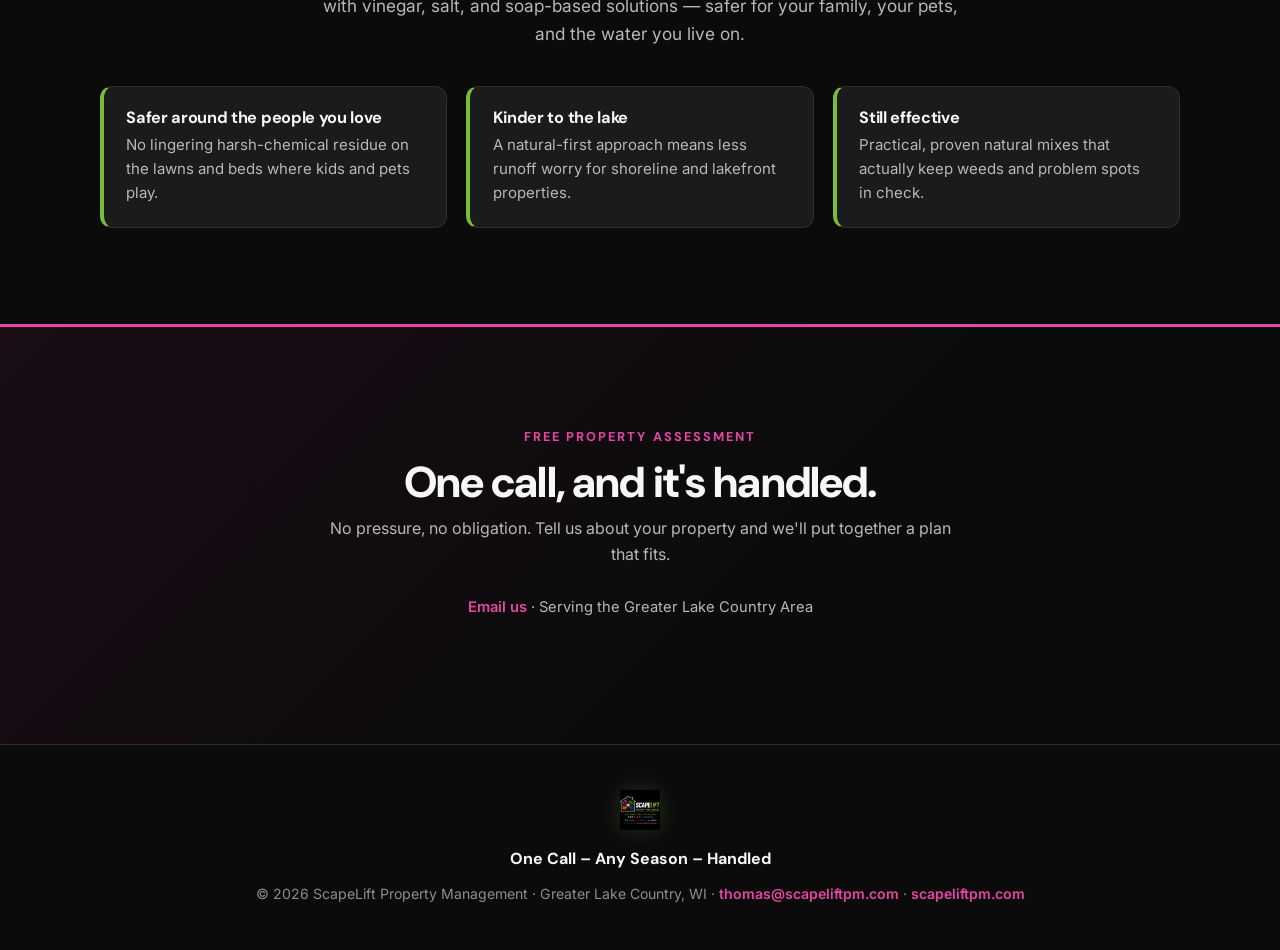
==== commit 52879dee: "Externalize editable website content into JSON" ====
--- a/index.html
+++ b/index.html
@@ -33,8 +33,8 @@
 
 <!-- ===== HEADER ===== -->
 <header class="site-header" id="header">
-  <a href="#top" class="brand" aria-label="ScapeLift Property Management home">
-    <img src="assets/company-logo.png" alt="ScapeLift Property Management" class="brand-logo">
+  <a href="#top" class="brand" id="company-home-link">
+    <img src="assets/company-logo.png" alt="" class="brand-logo" id="header-company-logo">
   </a>
   <nav class="nav" aria-label="Primary">
     <a href="#services">Services</a>
@@ -49,18 +49,18 @@
 <!-- ===== HERO ===== -->
 <section class="hero" id="top">
   <div class="hero-media">
-    <img src="assets/hero-lakeside-sod.jpeg" alt="Lakeside sod installation with fresh sod, docks, and a worker by the water" loading="eager" fetchpriority="high">
+    <img id="hero-image" alt="" loading="eager" fetchpriority="high">
     <div class="hero-scrim"></div>
   </div>
   <div class="hero-inner">
-    <span class="eyebrow">Serving the Greater Lake Country Area</span>
-    <h1>Property Care You Can Count On.</h1>
-    <p class="hero-tag">One Call <span class="dash">–</span> Any Season <span class="dash">–</span> Handled</p>
-    <p class="hero-sub">Landscaping, snow removal, shoreline care, and premium Home Watch — from one local team you can actually reach. Lifting properties. Raising standards.</p>
+    <span class="eyebrow" id="hero-eyebrow"></span>
+    <h1 id="hero-title"></h1>
+    <p class="hero-tag" id="hero-tagline"></p>
+    <p class="hero-sub" id="hero-description"></p>
     <div class="hero-actions">
-      <a href="#services" class="btn btn-ghost btn-lg">See What We Do</a>
+      <a class="btn btn-ghost btn-lg" id="hero-button"></a>
     </div>
-    <p class="hero-note">Free, no-pressure property assessment. Local &amp; owner-operated.</p>
+    <p class="hero-note" id="hero-note"></p>
   </div>
 </section>
 
@@ -75,51 +75,26 @@
 <!-- ===== SERVICES ===== -->
 <section class="section" id="services">
   <div class="section-head">
-    <span class="eyebrow pink">What We Do</span>
-    <h2>Full-service property care, start to finish</h2>
-    <p class="lede">From weekly mowing to the first snowfall, ScapeLift keeps your property sharp so you don't have to think about it.</p>
+    <span class="eyebrow pink" id="services-eyebrow"></span>
+    <h2 id="services-title"></h2>
+    <p class="lede" id="services-intro"></p>
   </div>
-  <div class="svc-grid">
-    <article class="svc-card"><h3>Mowing &amp; Trimming</h3><p>Clean, consistent weekly cuts and crisp edges that keep the whole property looking cared for.</p></article>
-    <article class="svc-card"><h3>Mulch &amp; Bed Care</h3><p>Fresh mulch, tidy beds, and healthy plantings that make the front of the house pop.</p></article>
-    <article class="svc-card"><h3>Trees &amp; Shrubs</h3><p>Shaping, trimming, and seasonal pruning to keep everything healthy and in proportion.</p></article>
-    <article class="svc-card"><h3>Weed Control</h3><p>Targeted, natural-first weed management along beds, walkways, and hardscape.</p></article>
-    <article class="svc-card"><h3>Shoreline Care</h3><p>Lakefront cleanup and maintenance that respects the water and keeps your frontage beautiful.</p></article>
-    <article class="svc-card"><h3>Garage Clean-Ups</h3><p>Haul-outs, organizing, and reset days that hand you back a garage you can actually use.</p></article>
-    <article class="svc-card"><h3>Snow Removal</h3><p>Reliable driveway and walkway clearing so you're never stuck when the snow flies.</p></article>
-    <article class="svc-card"><h3>Seasonal Clean-Ups</h3><p>Spring wake-ups and fall leaf &amp; bed cleanups that bracket the whole growing season.</p></article>
-  </div>
+  <div class="svc-grid" id="services-grid"></div>
 </section>
 
 <!-- ===== OUR WORK ===== -->
 <section class="section work" id="work">
   <div class="section-head">
-    <span class="eyebrow pink">Our Work</span>
-    <h2>Real properties. Real results.</h2>
-    <p class="lede">Every one of these is a job we've actually done around Lake Country — no stock photos. Tap any image to see it full-size.</p>
+    <span class="eyebrow pink" id="work-eyebrow"></span>
+    <h2 id="work-title"></h2>
+    <p class="lede" id="work-intro"></p>
   </div>
 
-  <h3 class="work-subhead">Before <span class="dash">–</span> After</h3>
-  <div class="ba-grid">
-    <figure class="ba-card"><img src="assets/work/pair-mulch-refresh.jpg" alt="Before and after: foundation bed mulch refresh" loading="lazy"><figcaption>Foundation bed mulch refresh</figcaption></figure>
-    <figure class="ba-card"><img src="assets/work/pair-landscape-bed-refresh.jpg" alt="Before and after: landscape bed refresh" loading="lazy"><figcaption>Landscape Bed Refresh</figcaption></figure>
-  </div>
+  <h3 class="work-subhead" id="before-after-heading"></h3>
+  <div class="ba-grid" id="before-after-grid"></div>
 
-  <h3 class="work-subhead">Finished Work</h3>
-  <div class="work-grid">
-    <figure class="work-card"><img src="assets/work/finished-white-house-front.jpg" alt="Freshly mowed green lawn" loading="lazy"><figcaption>Freshly mowed lawn</figcaption></figure>
-    <figure class="work-card"><img src="assets/work/finished-stone-house-beds.jpg" alt="Manicured shrub beds along a stone-front home" loading="lazy"><figcaption>Shrub &amp; rock beds</figcaption></figure>
-    <figure class="work-card"><img src="assets/work/finished-walkway-entry.jpg" alt="New concrete walkway and brick entry" loading="lazy"><figcaption>Walkway &amp; entry</figcaption></figure>
-    <figure class="work-card"><img src="assets/work/finished-deck-wall.jpg" alt="Green deck with stacked stone retaining wall" loading="lazy"><figcaption>Deck &amp; retaining wall</figcaption></figure>
-    <figure class="work-card"><img src="assets/work/finished-lakefront-lawn.jpg" alt="Lush lakefront lawn and dock" loading="lazy"><figcaption>Lakefront lawn</figcaption></figure>
-    <figure class="work-card"><img src="assets/work/finished-tree-ring.jpg" alt="Stacked-stone tree ring with fresh mulch" loading="lazy"><figcaption>Stone tree ring</figcaption></figure>
-    <figure class="work-card"><img src="assets/work/finished-front-bed.jpg" alt="Fresh mulched front bed with new sod" loading="lazy"><figcaption>Mulch bed &amp; sod</figcaption></figure>
-    <figure class="work-card"><img src="assets/work/finished-shrub-trim.jpg" alt="Neatly trimmed foundation shrubs" loading="lazy"><figcaption>Shrub trimming</figcaption></figure>
-    <figure class="work-card"><img src="assets/work/finished-entry-beds.jpg" alt="Manicured entry beds with flowering hydrangeas" loading="lazy"><figcaption>Entry plantings</figcaption></figure>
-    <figure class="work-card"><img src="assets/work/finished-wooded-patio-bed.jpg" alt="Wooded backyard bed with stone edging and patio" loading="lazy"><figcaption>Wooded patio bed</figcaption></figure>
-    <figure class="work-card"><img src="assets/work/finished-walkway-plantings.jpg" alt="Front walkway bed with fresh plantings" loading="lazy"><figcaption>Walkway plantings</figcaption></figure>
-    <figure class="work-card"><img src="assets/work/finished-side-yard.jpg" alt="Manicured side yard with hostas" loading="lazy"><figcaption>Side yard care</figcaption></figure>
-  </div>
+  <h3 class="work-subhead" id="finished-work-heading"></h3>
+  <div class="work-grid" id="finished-work-grid"></div>
 
   <h3 class="work-subhead">On the Job</h3>
   <div class="action-strip">
@@ -131,7 +106,7 @@
 
   <div class="work-cta">
     <p>Want your property on this list?</p>
-    <a href="mailto:thomas@scapeliftpm.com" class="btn btn-pink">Get a Free Assessment</a>
+    <a href="mailto:thomas@scapeliftpm.com" class="btn btn-pink company-email-link">Get a Free Assessment</a>
   </div>
 </section>
 
@@ -158,7 +133,7 @@
       <li>Mail &amp; package collection</li>
       <li>Emailed photo reports after every visit</li>
     </ul>
-    <a href="mailto:thomas@scapeliftpm.com" class="btn btn-pink">Ask About Home Watch</a>
+    <a href="mailto:thomas@scapeliftpm.com" class="btn btn-pink company-email-link">Ask About Home Watch</a>
   </div>
 </section>
 
@@ -182,15 +157,15 @@
     <span class="eyebrow pink">Free Property Assessment</span>
     <h2>One call, and it's handled.</h2>
     <p>No pressure, no obligation. Tell us about your property and we'll put together a plan that fits.</p>
-    <p class="cta-note"><a href="mailto:thomas@scapeliftpm.com">Email us</a> · Serving the Greater Lake Country Area</p>
+    <p class="cta-note"><a href="mailto:thomas@scapeliftpm.com" class="company-email-link">Email us</a> · Serving the <span id="cta-service-area"></span></p>
   </div>
 </section>
 
 <!-- ===== FOOTER ===== -->
 <footer class="site-footer">
-  <img src="assets/company-logo.png" alt="ScapeLift Property Management" class="footer-logo">
-  <p class="footer-tag">One Call – Any Season – Handled</p>
-  <p class="footer-meta">© <span id="year"></span> ScapeLift Property Management · Greater Lake Country, WI · <a href="mailto:thomas@scapeliftpm.com">thomas@scapeliftpm.com</a> · <a href="https://scapeliftpm.com/">scapeliftpm.com</a></p>
+  <img src="assets/company-logo.png" alt="" class="footer-logo" id="footer-company-logo">
+  <p class="footer-tag" id="footer-tagline"></p>
+  <p class="footer-meta">© <span id="year"></span> <span id="footer-company-name"></span> · <span id="footer-service-area"></span> · <a id="footer-email"></a> · <a id="footer-website"></a></p>
 </footer>
 
 <script src="script.js"></script>
--- a/styles.css
+++ b/styles.css
@@ -322,13 +322,7 @@
 .form-submit{text-align:center;padding-top:.6rem}
 .form-submit .btn{margin-top:.7rem}
 .form-status{display:none;max-width:720px;margin:1.2rem auto 0;padding:1rem 1.15rem;border-radius:12px;font-weight:600}
-.form-status.success{display:block;background:rgba(122,186,61,.12);border:1px solid var(--green);color:#d7f2bd}
 .form-status.error{display:block;background:rgba(230,69,163,.1);border:1px solid var(--pink);color:#ffc4e7}
-.honeypot{
-  position:absolute!important;overflow:hidden!important;clip:rect(0 0 0 0)!important;
-  width:1px!important;height:1px!important;margin:-1px!important;padding:0!important;border:0!important;
-}
-
 @media(max-width:900px){
   .estimate-grid{grid-template-columns:1fr}
   .choice-grid{grid-template-columns:repeat(2,minmax(0,1fr))}
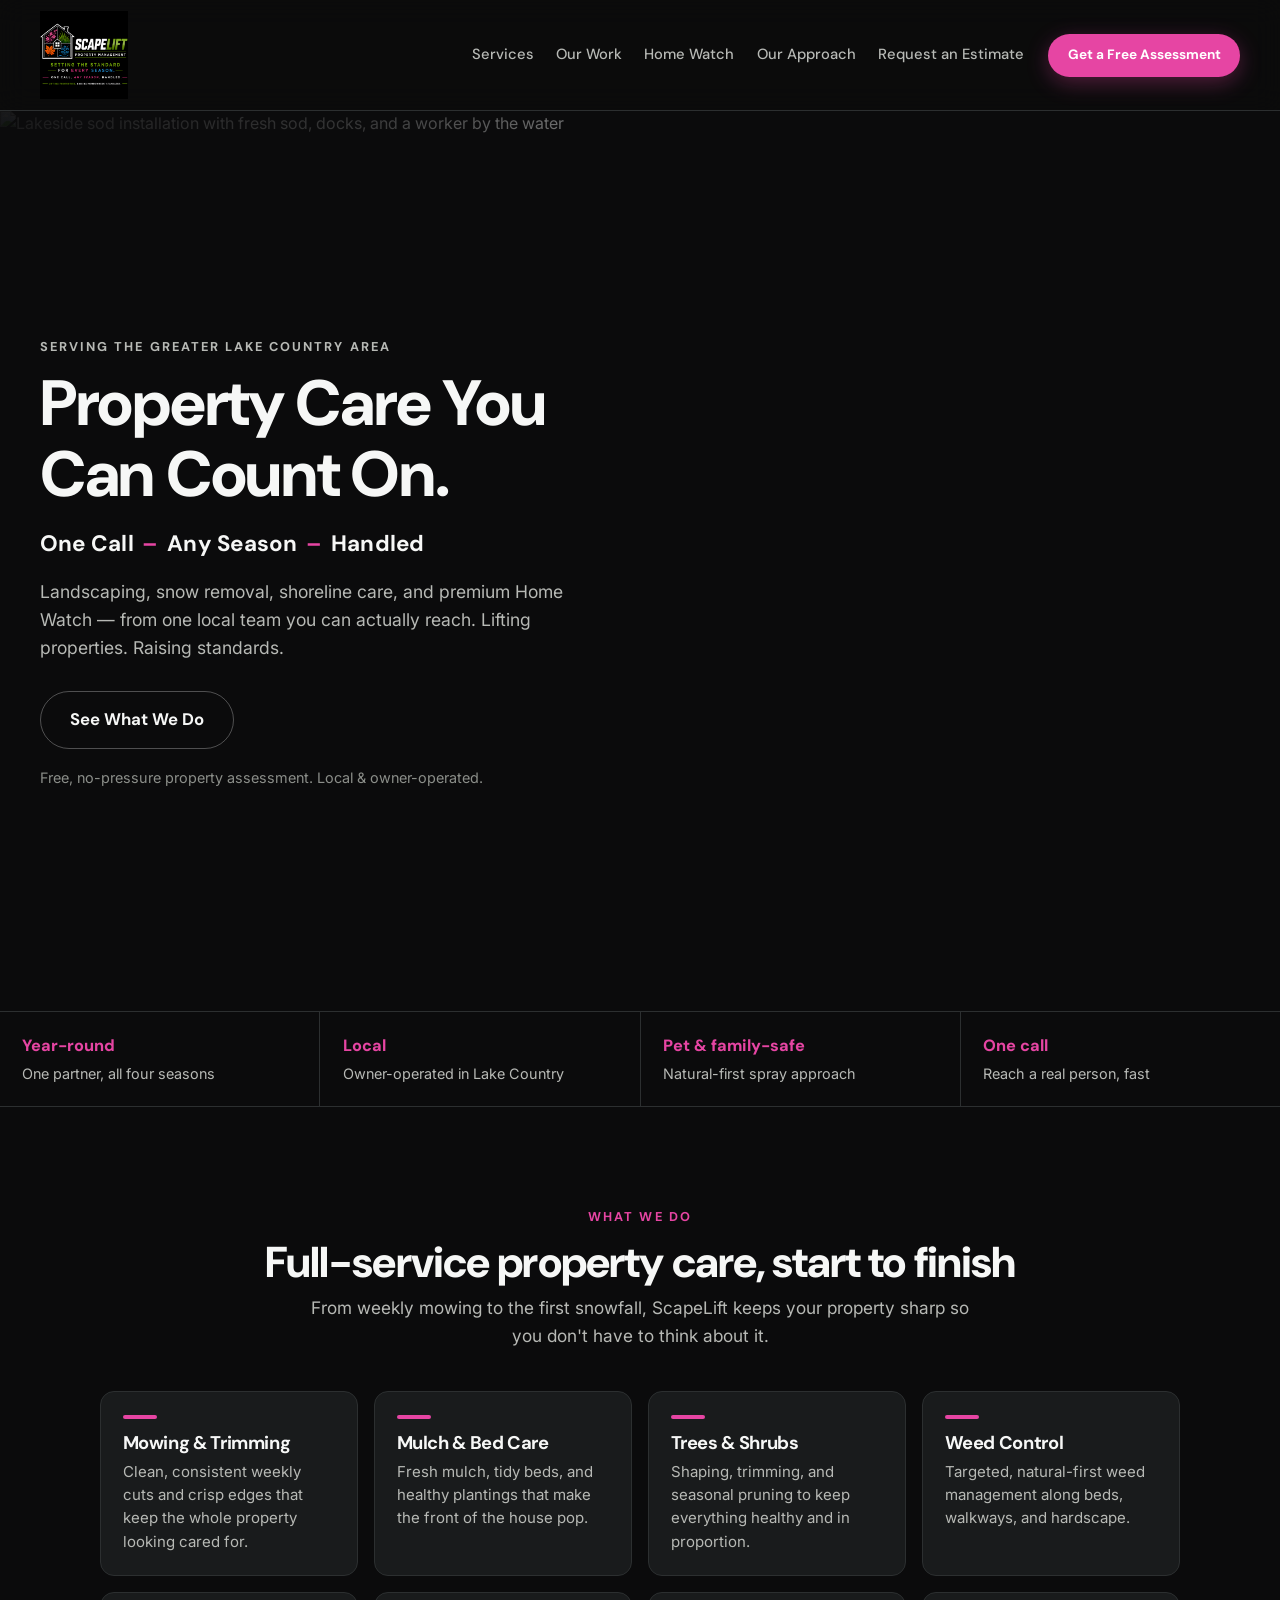
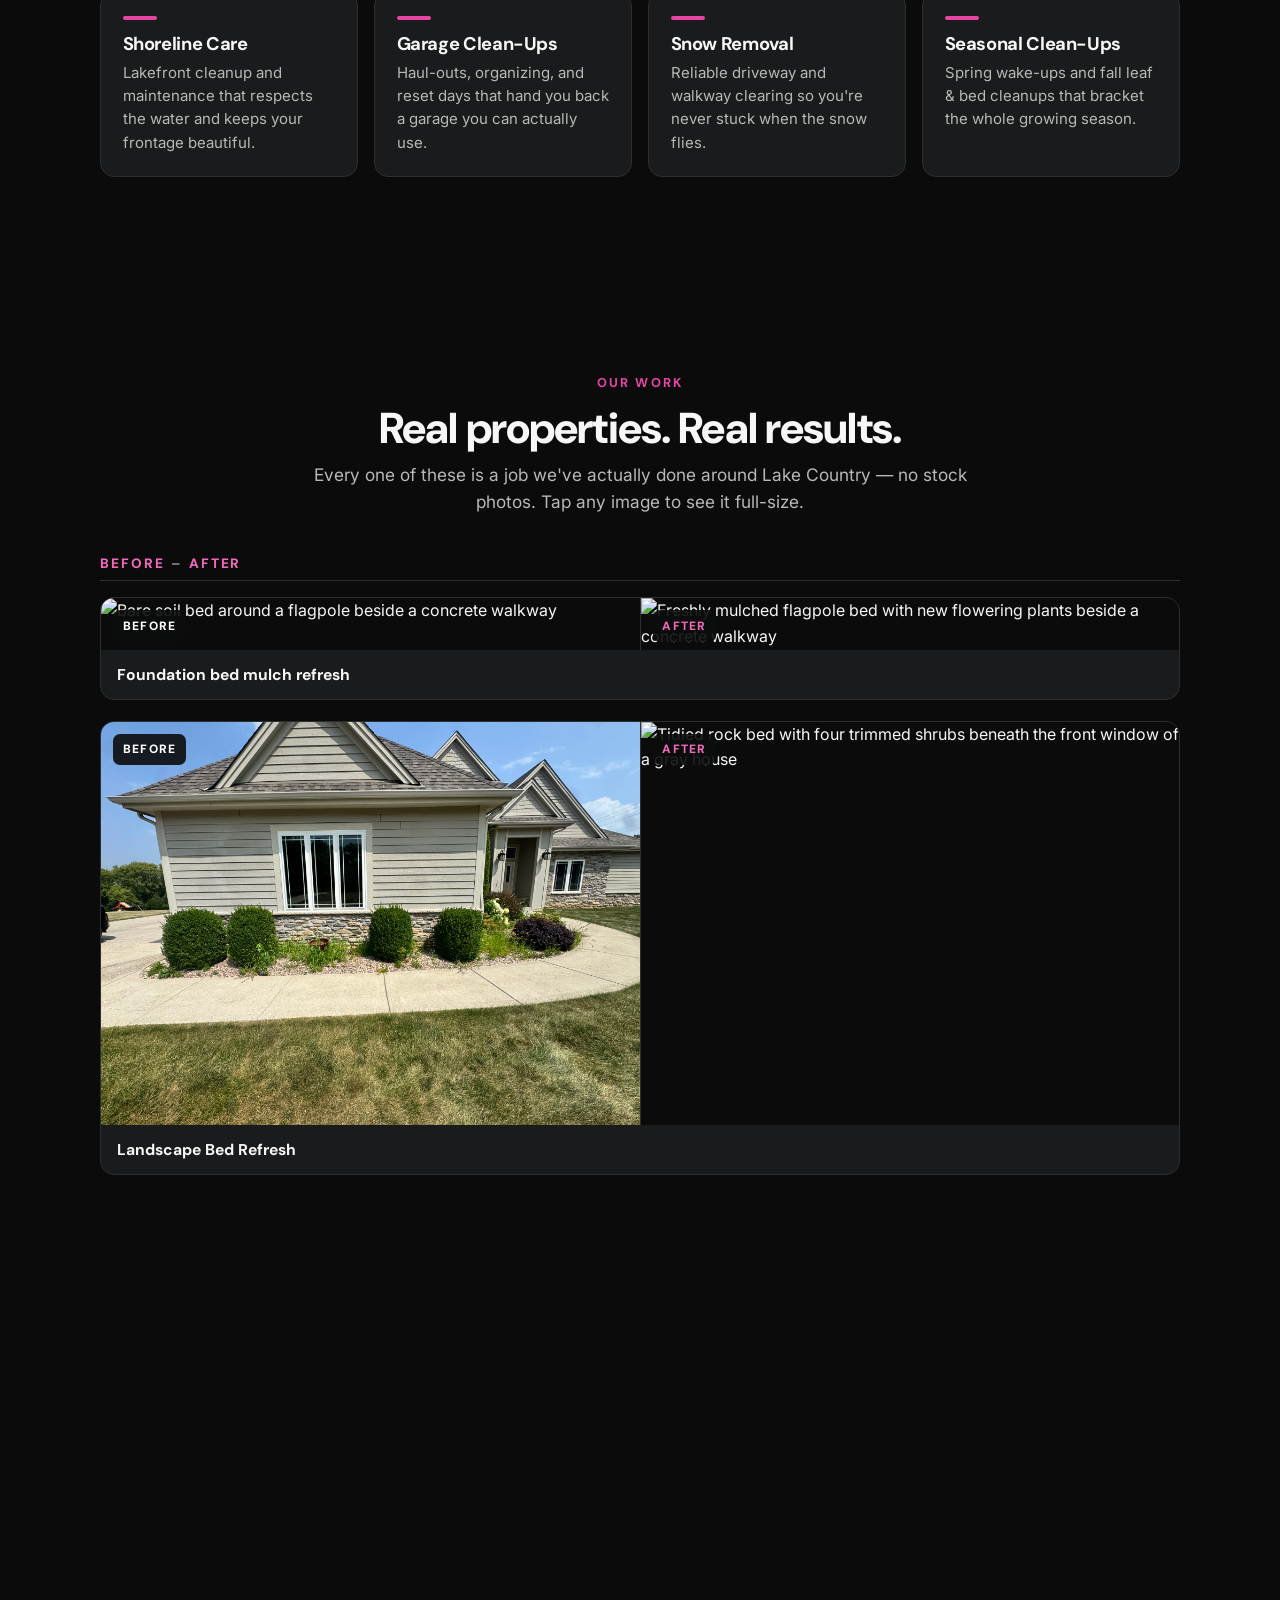
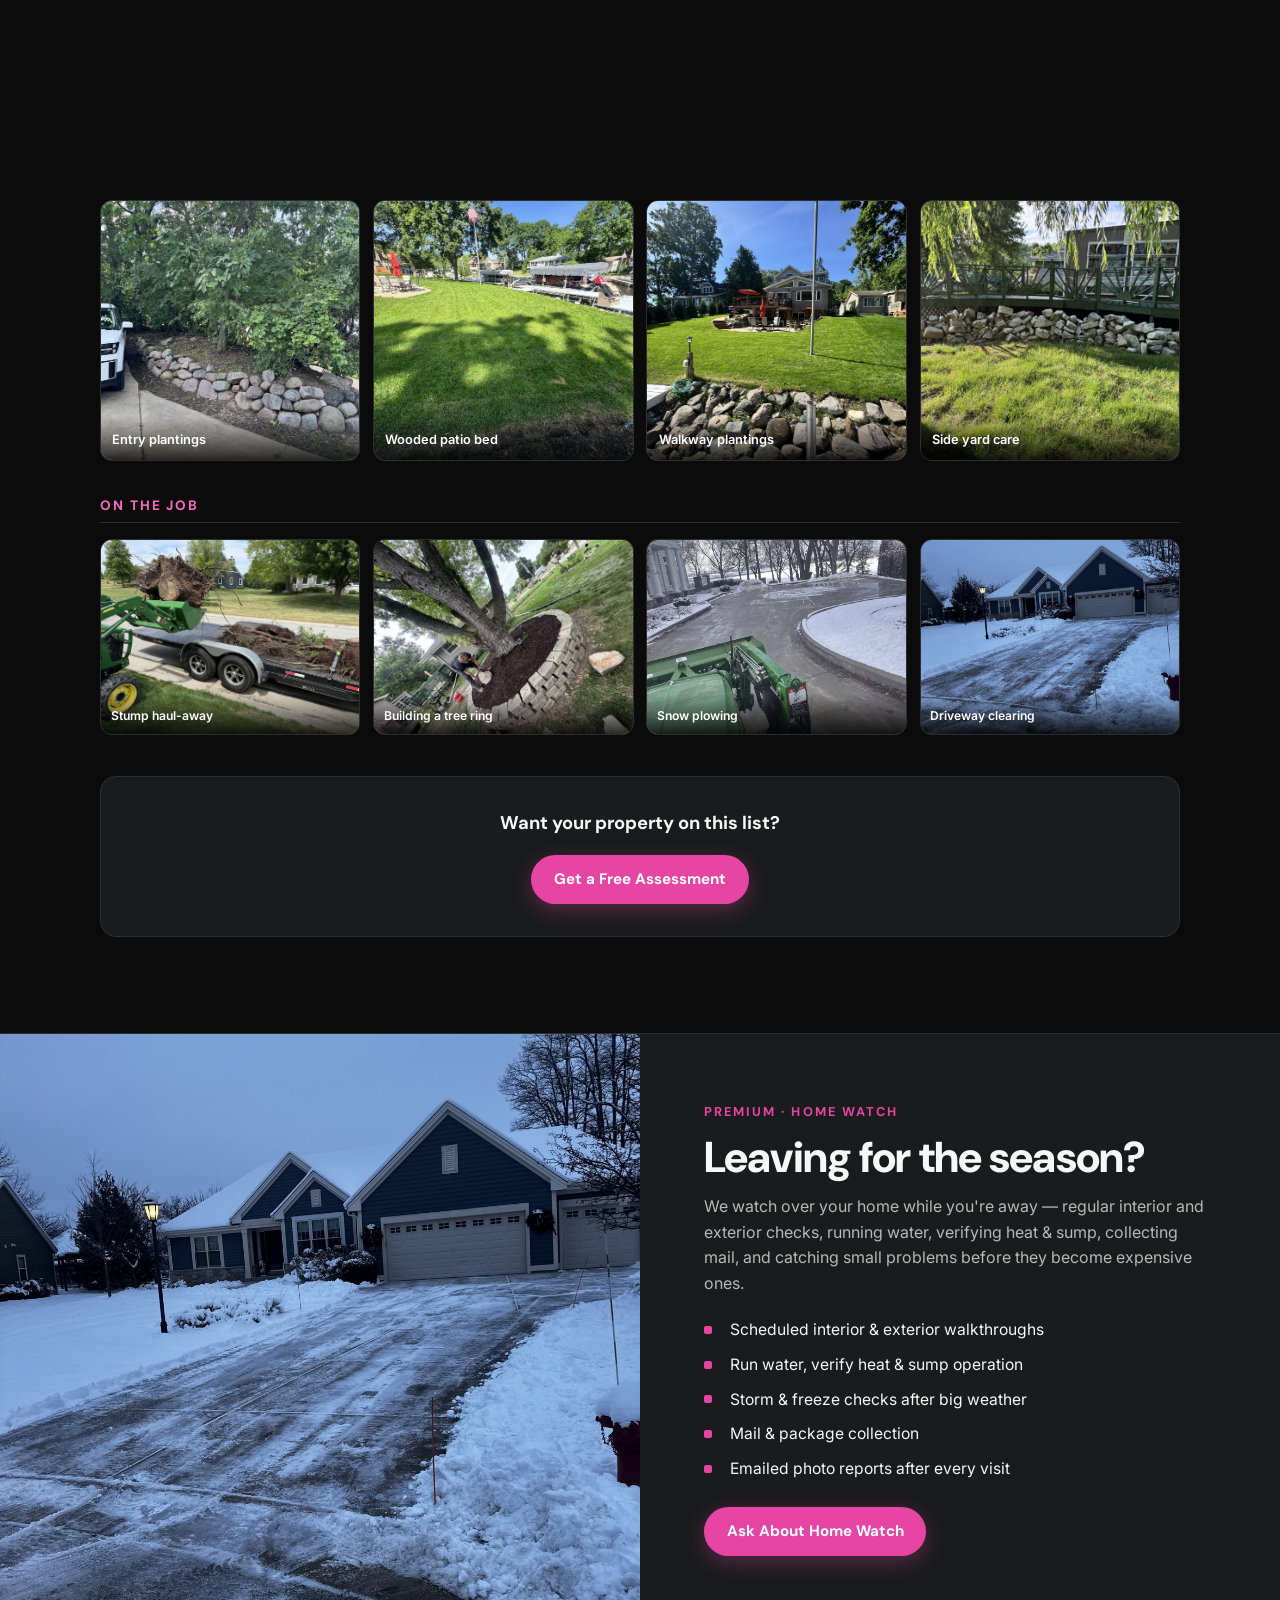
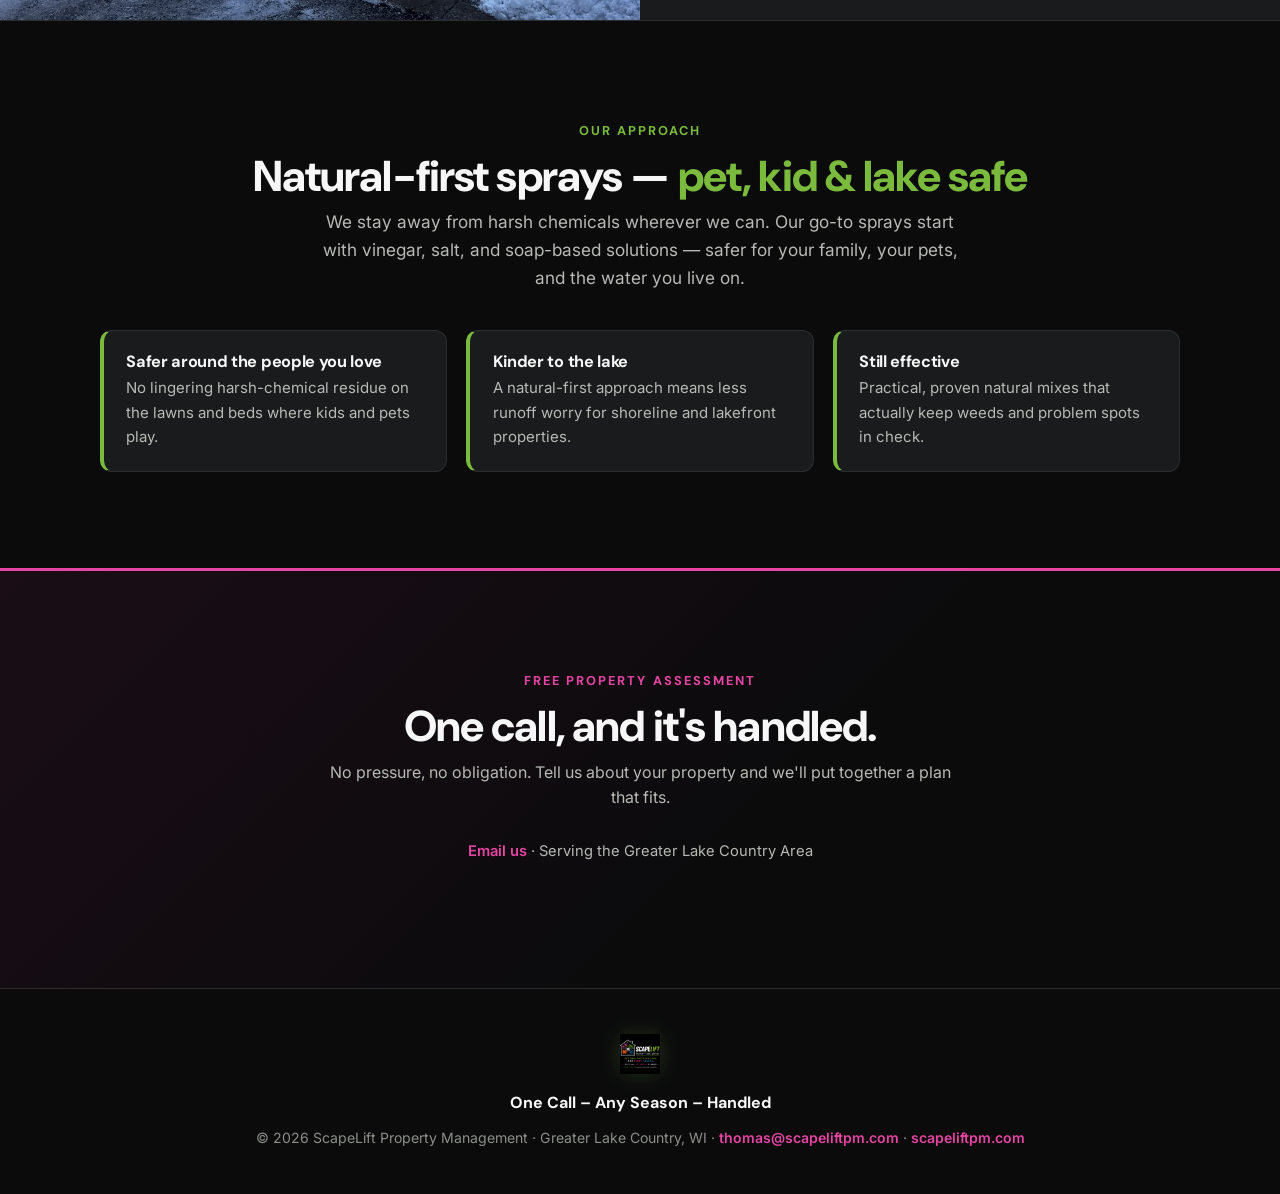
==== commit efc4169c: "Add accessible mobile navigation" ====
--- a/index.html
+++ b/index.html
@@ -43,7 +43,18 @@
     <a href="#eco">Our Approach</a>
     <a href="estimate.html">Request an Estimate</a>
   </nav>
+  <button class="nav-toggle" id="nav-toggle" type="button" aria-expanded="false" aria-controls="mobile-navigation" aria-label="Open navigation menu">
+    <span class="nav-toggle-icon" aria-hidden="true"><span></span><span></span><span></span></span>
+  </button>
   <a href="estimate.html" class="btn btn-pink nav-cta">Get a Free Assessment</a>
+  <nav class="mobile-nav" id="mobile-navigation" aria-label="Mobile primary" hidden>
+    <a href="#services">Services</a>
+    <a href="#work">Our Work</a>
+    <a href="#homewatch">Home Watch</a>
+    <a href="#eco">Our Approach</a>
+    <a href="estimate.html">Request an Estimate</a>
+    <a href="estimate.html" class="btn btn-pink mobile-nav-cta">Get a Free Assessment</a>
+  </nav>
 </header>
 
 <!-- ===== HERO ===== -->
--- a/styles.css
+++ b/styles.css
@@ -72,6 +72,28 @@
 .nav a{color:var(--grey);transition:color .18s ease}
 .nav a:hover{color:var(--pink-hi)}
 .nav-cta{font-size:.85rem;padding:.6rem 1.15rem}
+.nav-toggle,.mobile-nav{display:none}
+.nav-toggle{
+  position:relative;flex:0 0 48px;width:48px;height:48px;padding:0;
+  align-items:center;justify-content:center;border:1px solid #4a4d4e;border-radius:10px;
+  background:var(--panel);color:var(--white);cursor:pointer;
+}
+.nav-toggle:hover{border-color:var(--pink);background:var(--panel-2)}
+.nav-toggle:focus-visible,.mobile-nav a:focus-visible{
+  outline:3px solid var(--pink-hi);outline-offset:3px;
+}
+.nav-toggle-icon{position:relative;display:block;width:24px;height:18px}
+.nav-toggle-icon span{
+  position:absolute;left:0;width:24px;height:2px;border-radius:2px;background:currentColor;
+  transition:transform .18s ease,opacity .18s ease,top .18s ease;
+}
+.nav-toggle-icon span:first-child{top:0}
+.nav-toggle-icon span:nth-child(2){top:8px}
+.nav-toggle-icon span:last-child{top:16px}
+.nav-toggle[aria-expanded="true"] .nav-toggle-icon span:first-child{top:8px;transform:rotate(45deg)}
+.nav-toggle[aria-expanded="true"] .nav-toggle-icon span:nth-child(2){opacity:0}
+.nav-toggle[aria-expanded="true"] .nav-toggle-icon span:last-child{top:8px;transform:rotate(-45deg)}
+.mobile-nav[hidden]{display:none}
 
 /* ---- hero ---- */
 .hero{position:relative;min-height:100vh;min-height:100svh;display:flex;align-items:center;padding:5rem clamp(1rem,4vw,2.5rem)}
@@ -153,7 +175,24 @@
 /* ===== responsive ===== */
 @media(max-width:900px){
   .nav{display:none}
-  .nav-cta{margin-left:auto}
+  .site-header{position:sticky}
+  .nav-toggle{display:flex;margin-left:auto;order:2}
+  .nav-cta{order:3;margin-left:0}
+  .mobile-nav{
+    position:absolute;top:100%;left:0;right:0;z-index:60;
+    display:grid;gap:.25rem;max-height:calc(100vh - 80px);max-height:calc(100svh - 80px);
+    overflow-y:auto;overscroll-behavior:contain;padding:1rem clamp(1rem,4vw,2.5rem) 1.25rem;
+    background:rgba(11,11,12,.98);border-bottom:1px solid var(--border);
+    box-shadow:0 18px 35px rgba(0,0,0,.55);font-family:var(--font-d);
+  }
+  .mobile-nav a:not(.btn){
+    display:flex;align-items:center;min-height:48px;padding:.7rem .8rem;border-radius:8px;
+    color:var(--white);font-size:1rem;font-weight:700;
+  }
+  .mobile-nav a:not(.btn):hover{background:var(--panel-2);color:var(--pink-hi)}
+  .mobile-nav a[aria-current="page"]{color:var(--pink-hi)}
+  .mobile-nav-cta{margin-top:.45rem;text-align:center}
+  section[id]{scroll-margin-top:88px}
   .svc-grid{grid-template-columns:repeat(2,1fr)}
   .eco-points{grid-template-columns:1fr}
   .homewatch{grid-template-columns:1fr}
@@ -164,15 +203,19 @@
   .nav{display:none}
   .site-header{gap:.65rem;padding-top:.45rem;padding-bottom:.45rem}
   .brand-logo{width:auto;height:58px}
-  .nav-cta{margin-left:auto}
+  .nav-toggle{margin-left:auto}
   .hero{min-height:100vh;min-height:100svh;padding-top:3.5rem;padding-bottom:3.5rem}
   .hero-scrim{background:linear-gradient(0deg,rgba(11,11,12,.92) 10%,rgba(11,11,12,.55) 100%)}
   .svc-grid{grid-template-columns:1fr}
   .hero-actions .btn{flex:1;text-align:center}
 }
+@media(max-width:520px){
+  .site-header>.nav-cta{display:none}
+}
 @media(prefers-reduced-motion:reduce){
   *{scroll-behavior:auto}
   .reveal{opacity:1;transform:none;transition:none}
+  .nav-toggle-icon span{transition:none}
 }
 
 /* ===== OUR WORK ===== */
@@ -187,13 +230,26 @@
 
 /* before/after pairs */
 .ba-grid{display:grid;grid-template-columns:1fr;gap:1.3rem}
-@media(min-width:780px){.ba-grid{grid-template-columns:1fr 1fr}}
 .ba-card{
   background:var(--panel);border:1px solid var(--border);border-radius:14px;
-  overflow:hidden;cursor:pointer;transition:transform .18s ease,border-color .18s ease;
+  overflow:hidden;transition:transform .18s ease,border-color .18s ease;
 }
 .ba-card:hover{transform:translateY(-3px);border-color:var(--pink)}
-.ba-card img{width:100%;height:auto;aspect-ratio:1808/970;object-fit:cover}
+.ba-pair{display:grid;grid-template-columns:1fr;gap:1px;background:var(--border)}
+@media(min-width:640px){.ba-pair{grid-template-columns:1fr 1fr}}
+.ba-side{position:relative;min-width:0;background:var(--black)}
+.ba-label{
+  position:absolute;z-index:1;top:.75rem;left:.75rem;padding:.38rem .62rem;
+  border-radius:7px;background:rgba(12,13,13,.9);color:#fff;
+  font-family:var(--font-d);font-size:.75rem;font-weight:800;
+  letter-spacing:.1em;text-transform:uppercase;
+}
+.ba-side:last-child .ba-label{color:var(--pink-hi)}
+.ba-card img{display:block;width:100%;height:auto;cursor:pointer}
+.ba-image-placeholder{
+  display:grid;place-items:center;min-height:220px;padding:1rem;
+  color:var(--grey-dim);background:var(--black);text-align:center;
+}
 .ba-card figcaption{
   padding:.75rem 1rem;font-family:var(--font-d);font-weight:700;font-size:.98rem;
 }
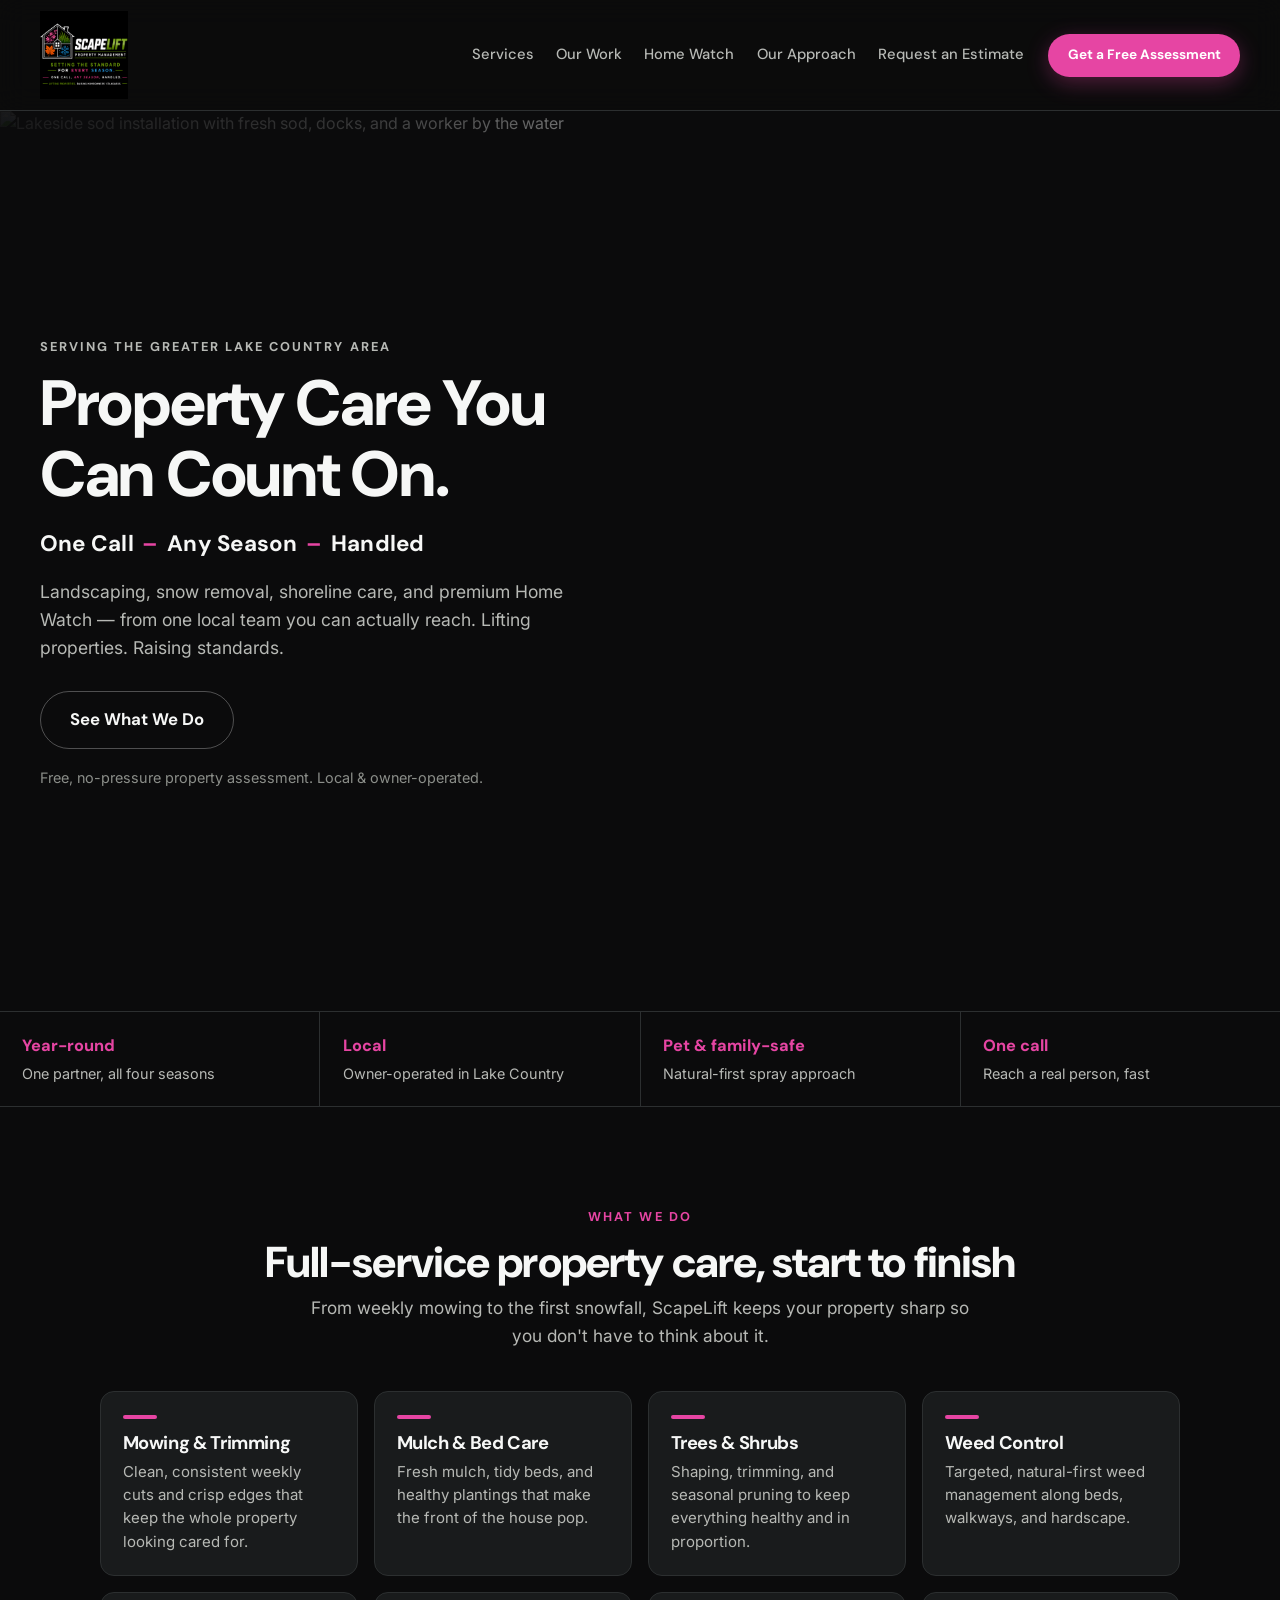
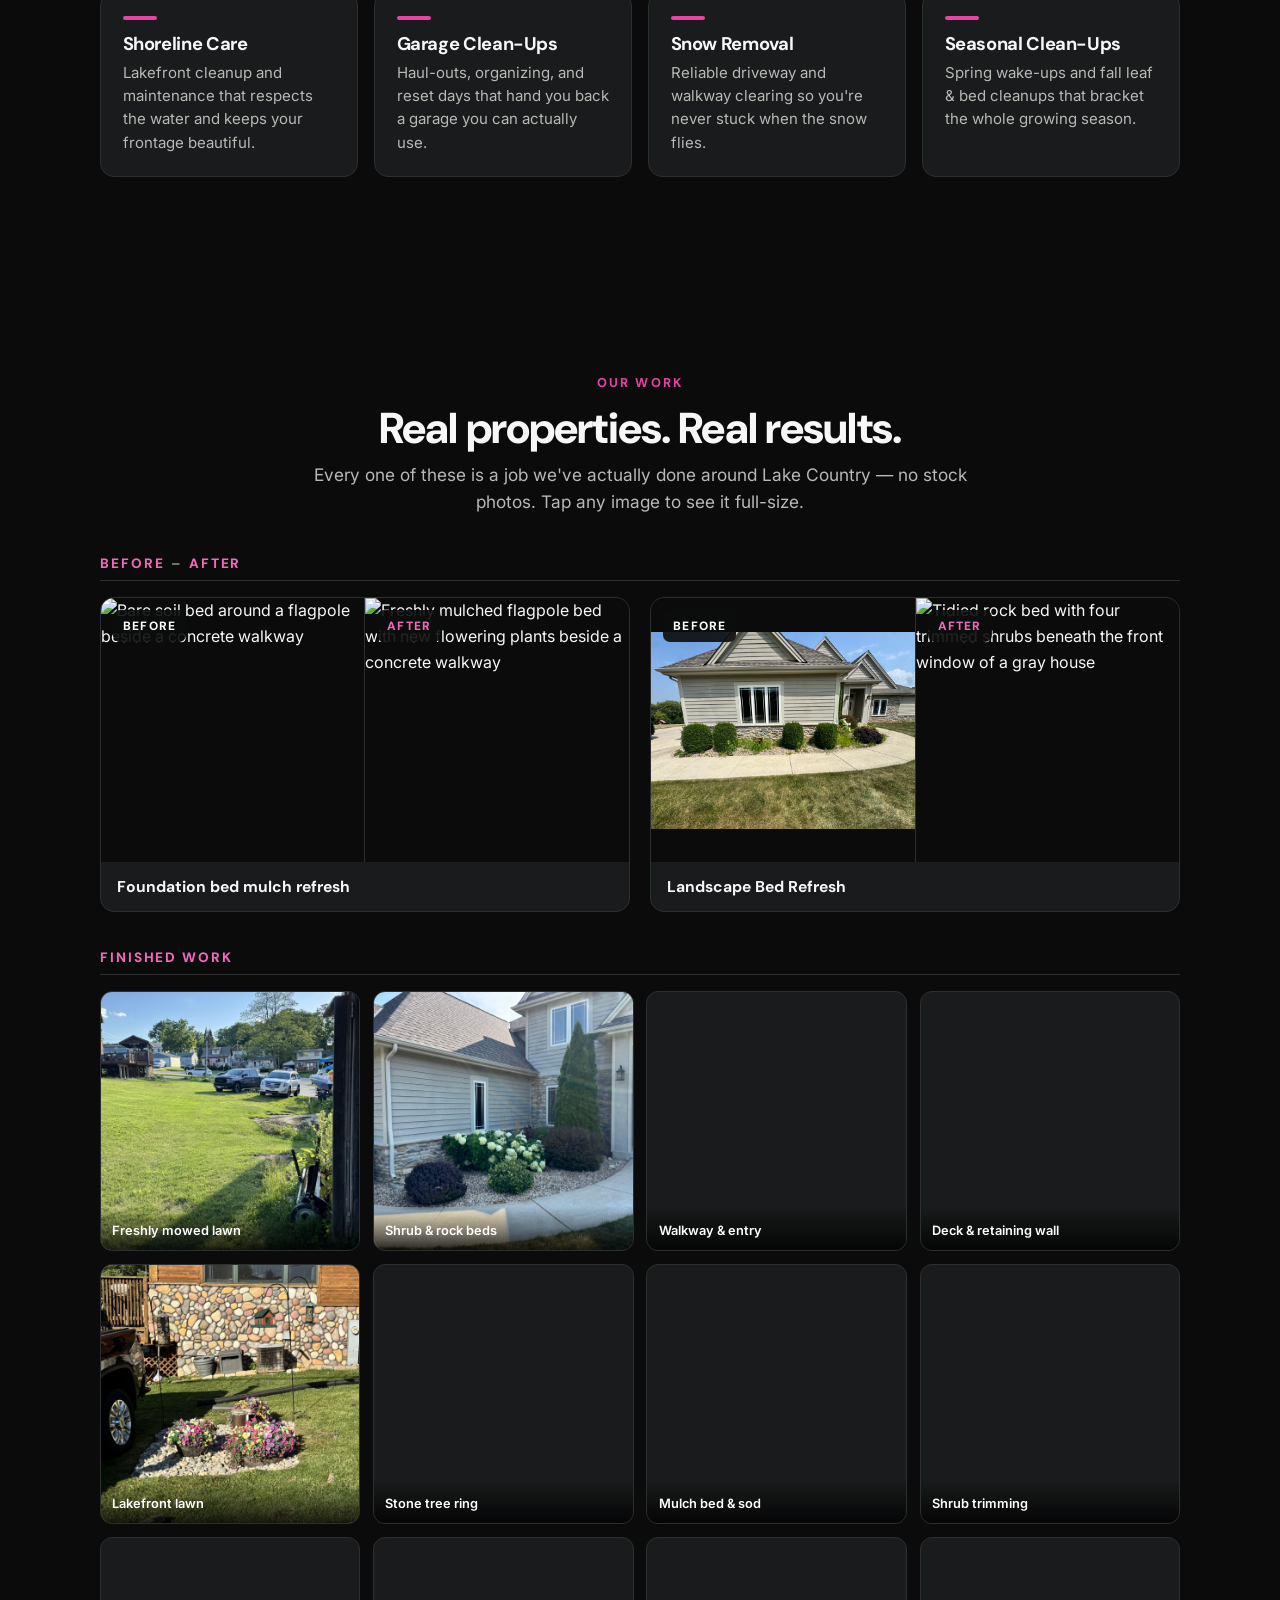
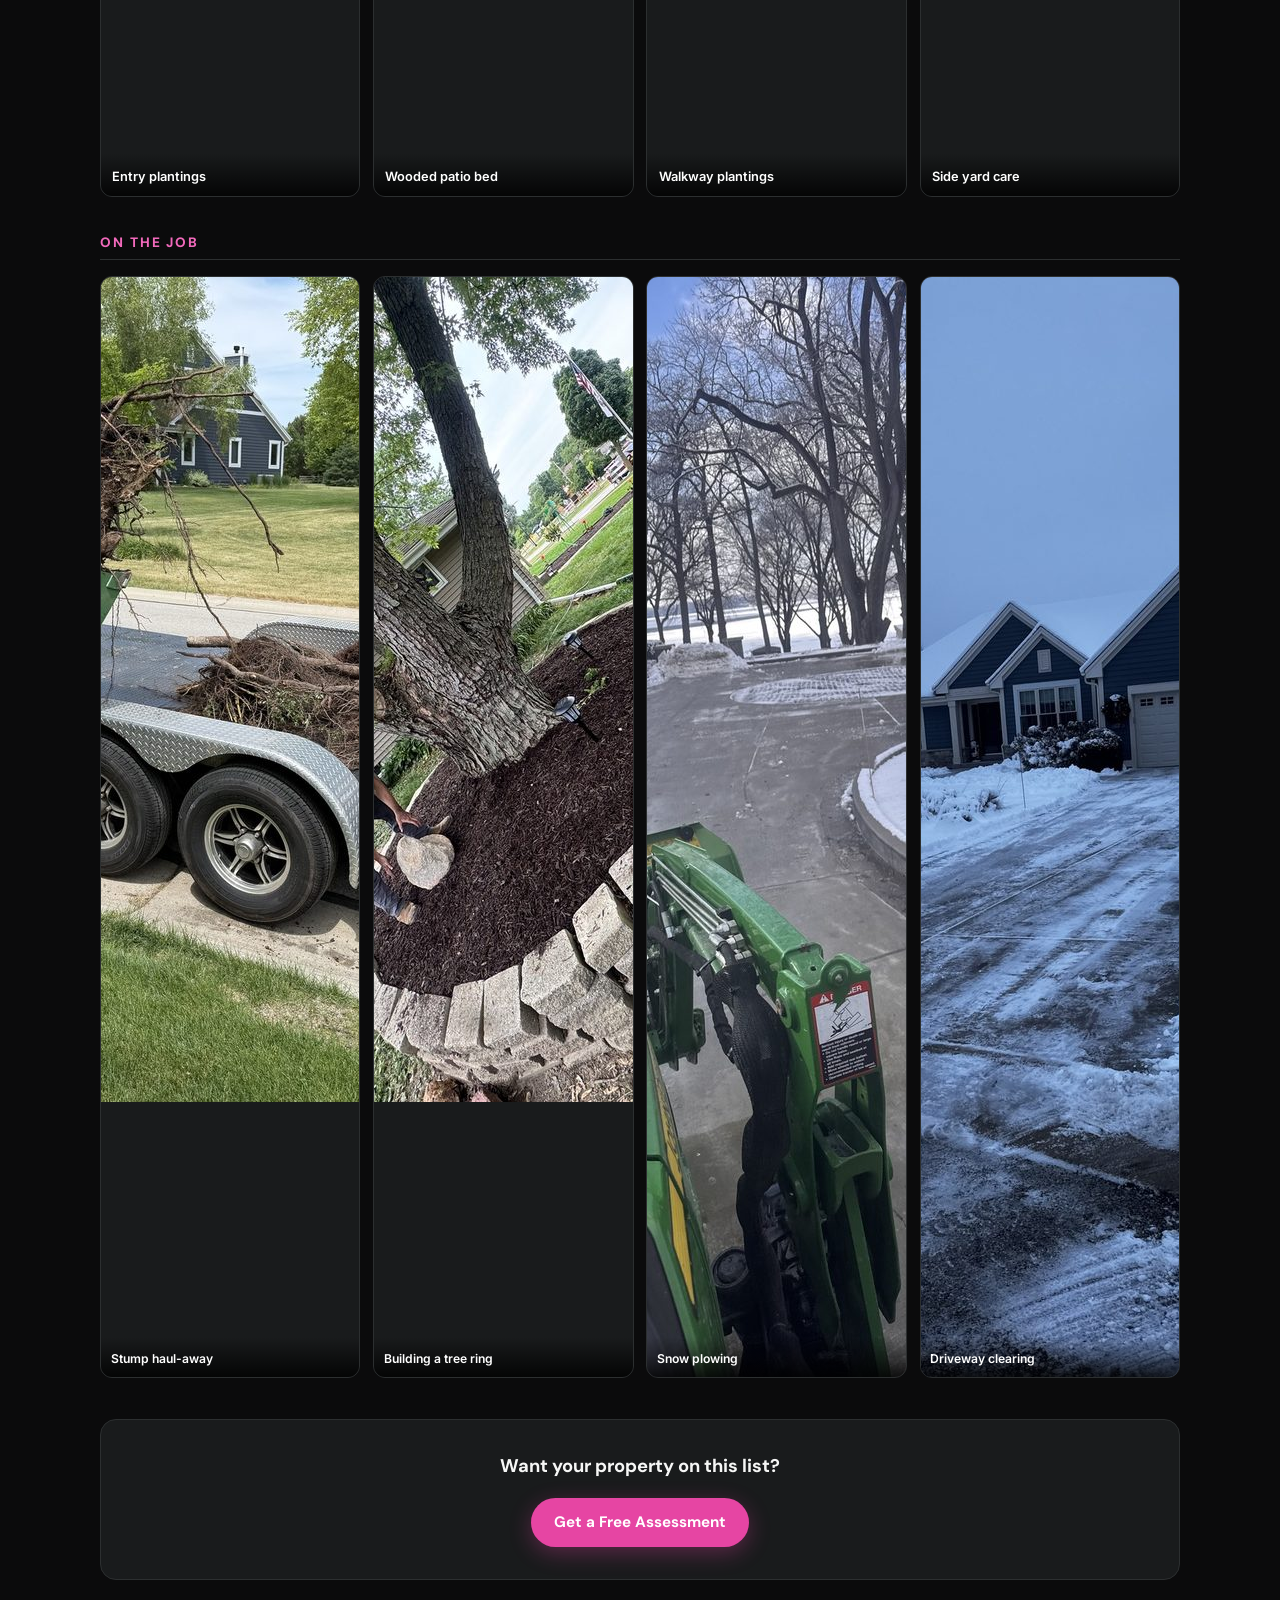
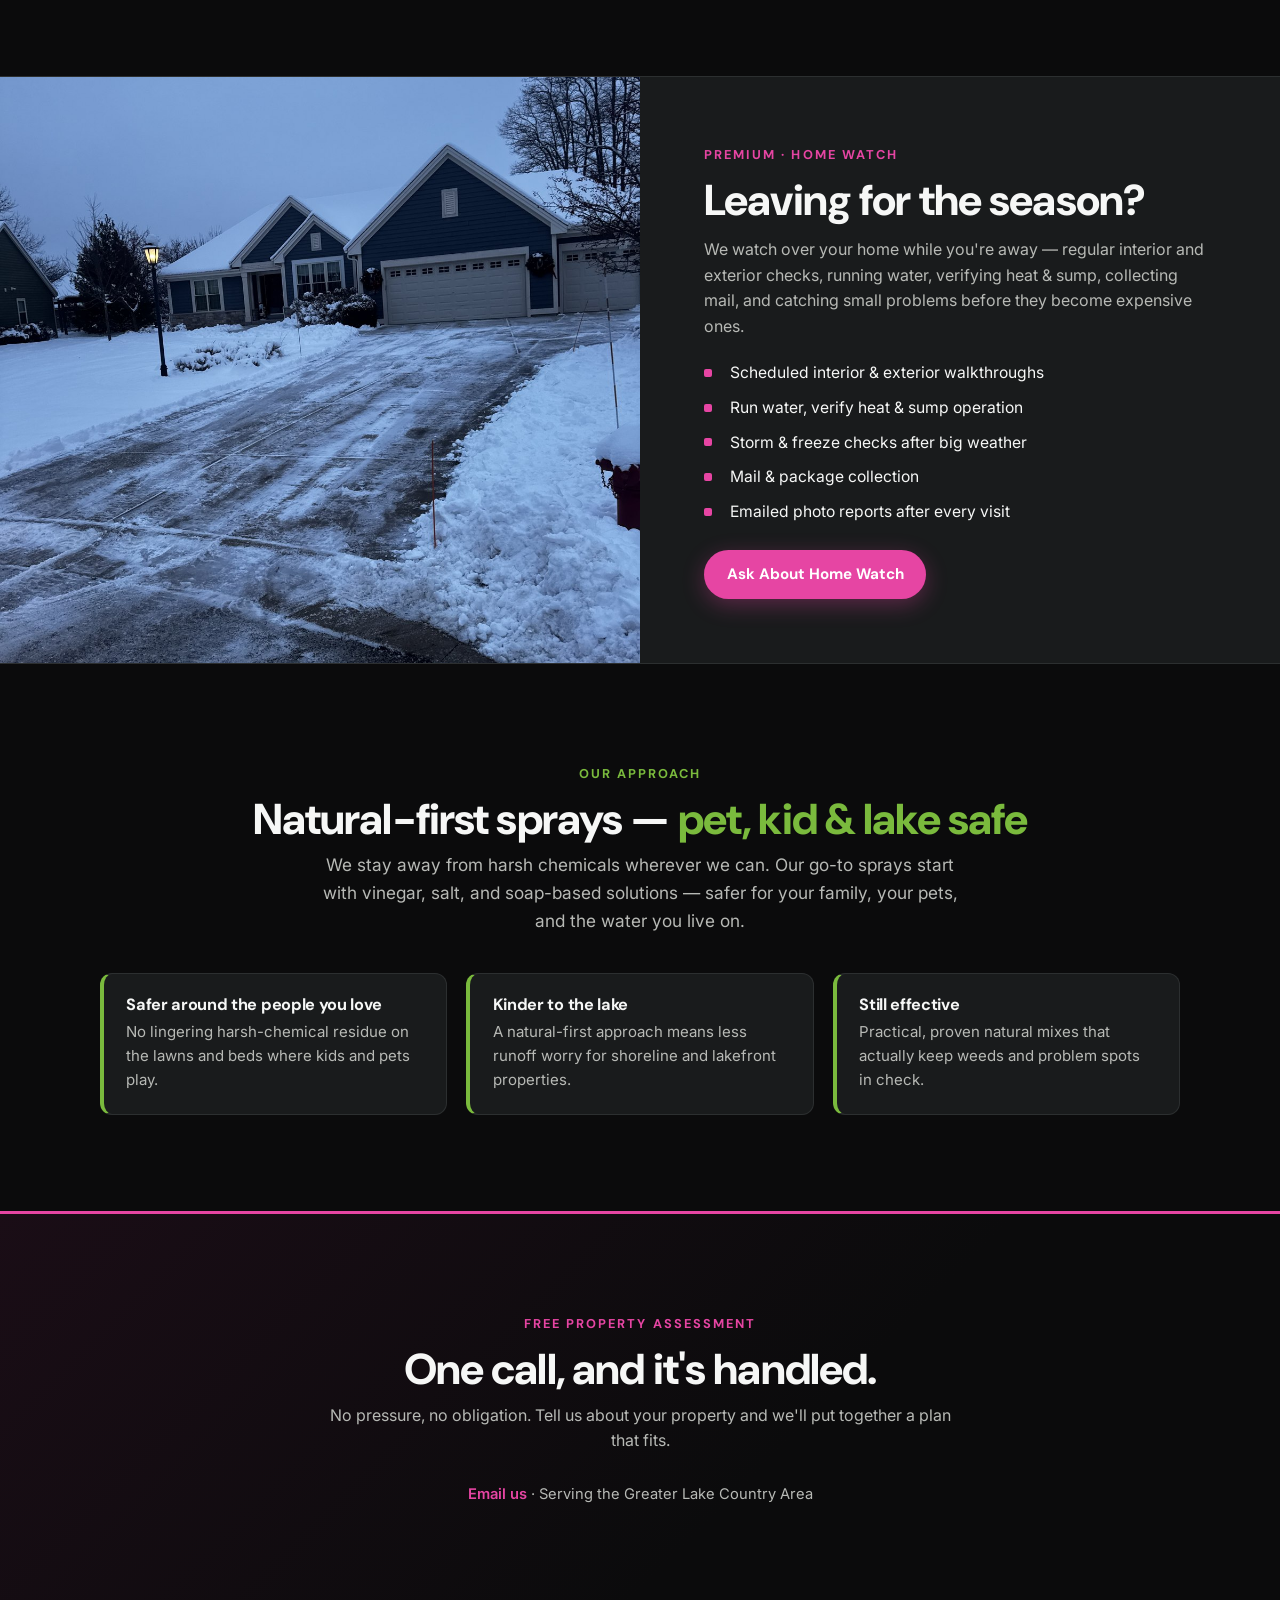
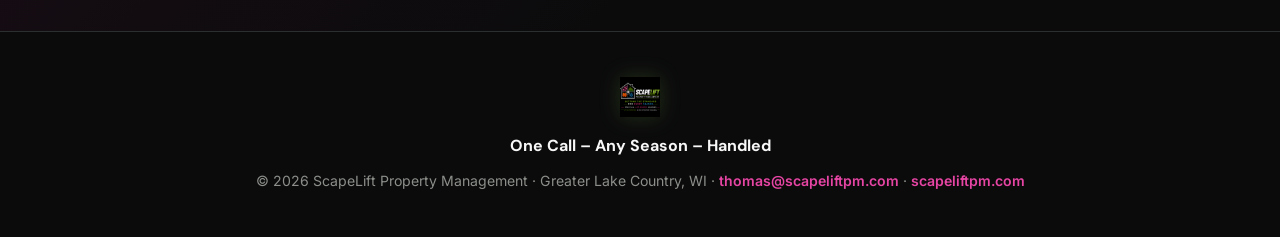
==== commit eea1ec1f: "Improve production image loading" ====
--- a/index.html
+++ b/index.html
@@ -34,7 +34,7 @@
 <!-- ===== HEADER ===== -->
 <header class="site-header" id="header">
   <a href="#top" class="brand" id="company-home-link">
-    <img src="assets/company-logo.png" alt="" class="brand-logo" id="header-company-logo">
+    <img src="assets/company-logo.png" alt="" class="brand-logo" id="header-company-logo" width="512" height="512" decoding="async">
   </a>
   <nav class="nav" aria-label="Primary">
     <a href="#services">Services</a>
@@ -60,7 +60,7 @@
 <!-- ===== HERO ===== -->
 <section class="hero" id="top">
   <div class="hero-media">
-    <img id="hero-image" alt="" loading="eager" fetchpriority="high">
+    <img id="hero-image" alt="" loading="eager" fetchpriority="high" width="2560" height="1920" decoding="async">
     <div class="hero-scrim"></div>
   </div>
   <div class="hero-inner">
@@ -109,10 +109,10 @@
 
   <h3 class="work-subhead">On the Job</h3>
   <div class="action-strip">
-    <figure class="action-card"><img src="assets/work/action-stump-haul.jpg" alt="Tractor loading a large tree stump onto a trailer" loading="lazy"><figcaption>Stump haul-away</figcaption></figure>
-    <figure class="action-card"><img src="assets/work/action-tree-ring-build.jpg" alt="Building a stacked-stone tree ring" loading="lazy"><figcaption>Building a tree ring</figcaption></figure>
-    <figure class="action-card"><img src="assets/work/action-plow.jpg" alt="Tractor plowing snow from a driveway" loading="lazy"><figcaption>Snow plowing</figcaption></figure>
-    <figure class="action-card"><img src="assets/work/action-driveway-plow.jpg" alt="Freshly plowed driveway on a winter morning" loading="lazy"><figcaption>Driveway clearing</figcaption></figure>
+    <figure class="action-card"><img src="assets/work/action-stump-haul.jpg" alt="Tractor loading a large tree stump onto a trailer" loading="lazy" width="1100" height="825" decoding="async"><figcaption>Stump haul-away</figcaption></figure>
+    <figure class="action-card"><img src="assets/work/action-tree-ring-build.jpg" alt="Building a stacked-stone tree ring" loading="lazy" width="1100" height="825" decoding="async"><figcaption>Building a tree ring</figcaption></figure>
+    <figure class="action-card"><img src="assets/work/action-plow.jpg" alt="Tractor plowing snow from a driveway" loading="lazy" width="825" height="1100" decoding="async"><figcaption>Snow plowing</figcaption></figure>
+    <figure class="action-card"><img src="assets/work/action-driveway-plow.jpg" alt="Freshly plowed driveway on a winter morning" loading="lazy" width="825" height="1100" decoding="async"><figcaption>Driveway clearing</figcaption></figure>
   </div>
 
   <div class="work-cta">
@@ -131,7 +131,7 @@
 <!-- ===== HOME WATCH (premium feature) ===== -->
 <section class="homewatch" id="homewatch">
   <div class="hw-media">
-    <img src="assets/home-watch-season.jpg" alt="A cleanly plowed Lake Country driveway on a crisp winter morning by the lake" loading="lazy">
+    <img src="assets/home-watch-season.jpg" alt="A cleanly plowed Lake Country driveway on a crisp winter morning by the lake" loading="lazy" width="1200" height="1600" decoding="async">
   </div>
   <div class="hw-content">
     <span class="eyebrow pink">Premium · Home Watch</span>
@@ -174,7 +174,7 @@
 
 <!-- ===== FOOTER ===== -->
 <footer class="site-footer">
-  <img src="assets/company-logo.png" alt="" class="footer-logo" id="footer-company-logo">
+  <img src="assets/company-logo.png" alt="" class="footer-logo" id="footer-company-logo" width="512" height="512" decoding="async">
   <p class="footer-tag" id="footer-tagline"></p>
   <p class="footer-meta">© <span id="year"></span> <span id="footer-company-name"></span> · <span id="footer-service-area"></span> · <a id="footer-email"></a> · <a id="footer-website"></a></p>
 </footer>
--- a/styles.css
+++ b/styles.css
@@ -246,6 +246,12 @@
 }
 .ba-side:last-child .ba-label{color:var(--pink-hi)}
 .ba-card img{display:block;width:100%;height:auto;cursor:pointer}
+@media(min-width:901px){
+  .ba-grid{grid-template-columns:repeat(2,minmax(0,1fr))}
+  .ba-pair{aspect-ratio:2/1}
+  .ba-side{overflow:hidden}
+  .ba-card img{height:100%;object-fit:contain}
+}
 .ba-image-placeholder{
   display:grid;place-items:center;min-height:220px;padding:1rem;
   color:var(--grey-dim);background:var(--black);text-align:center;
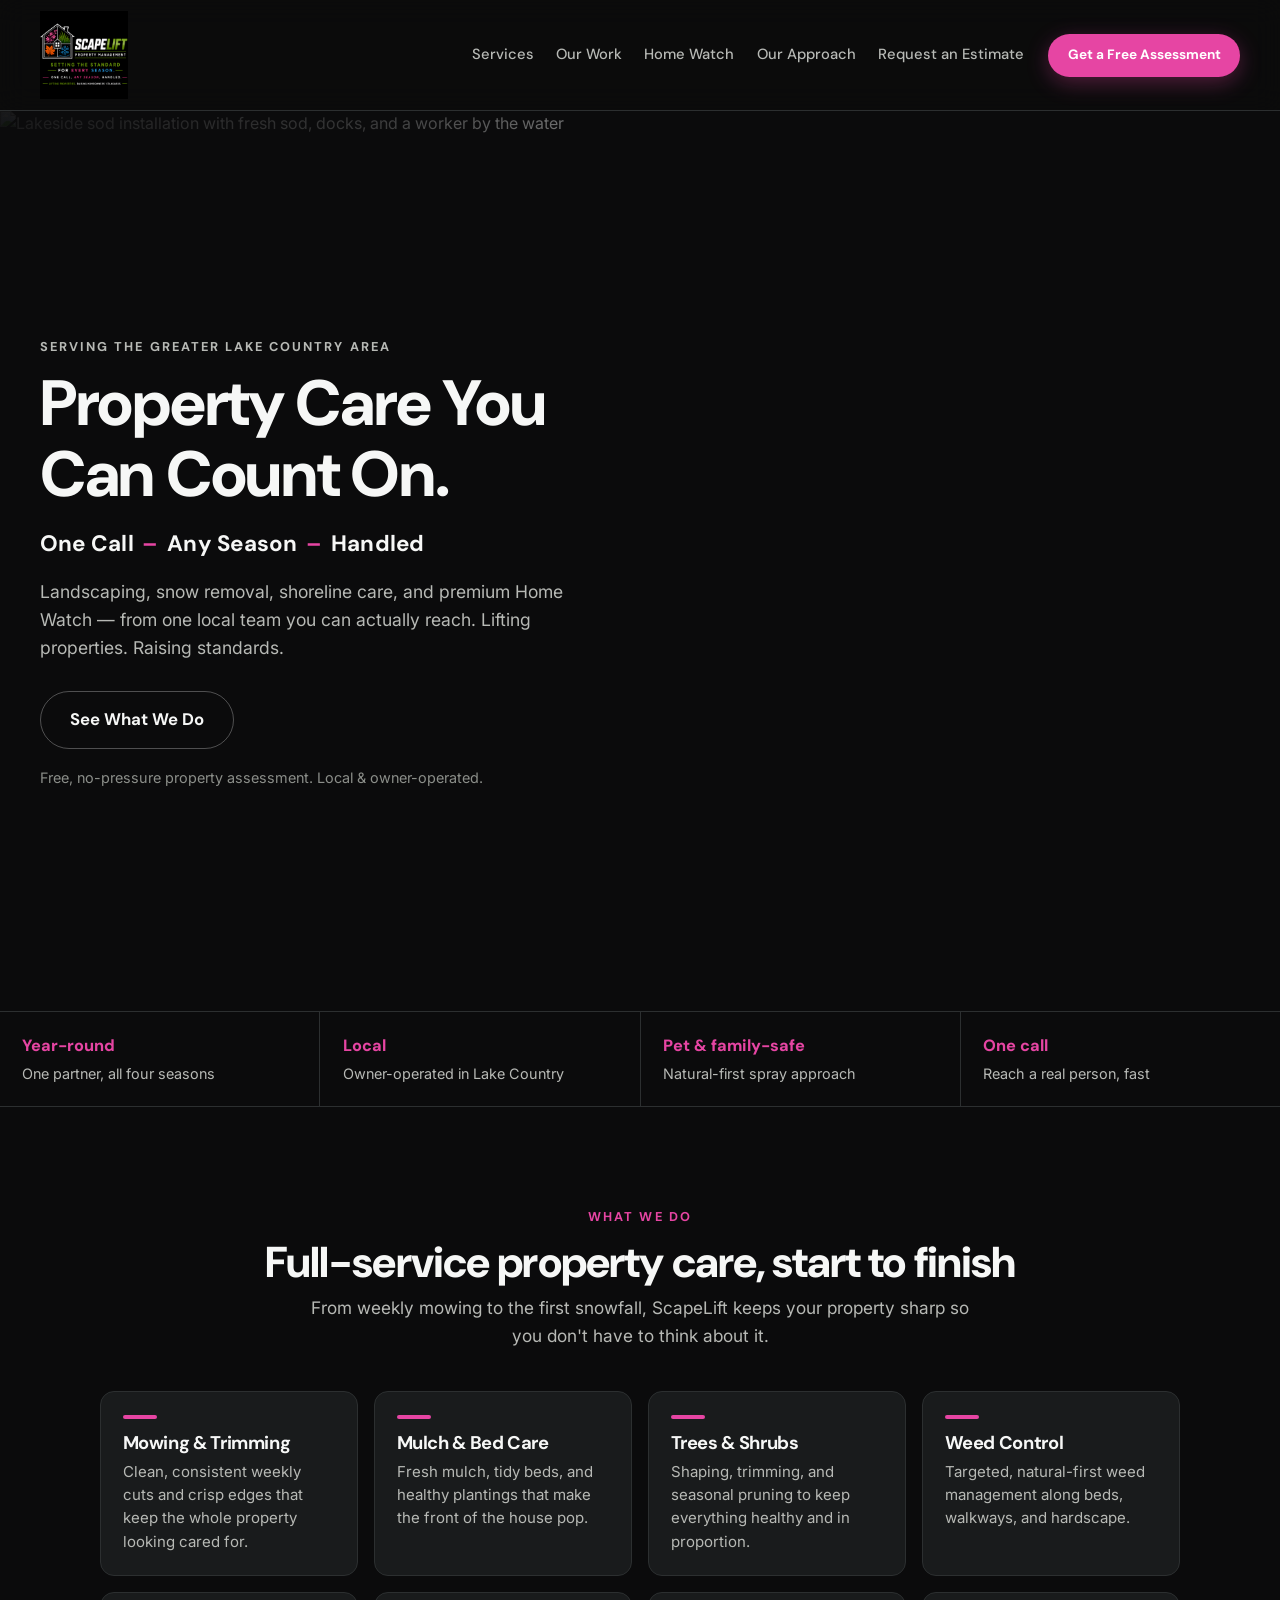
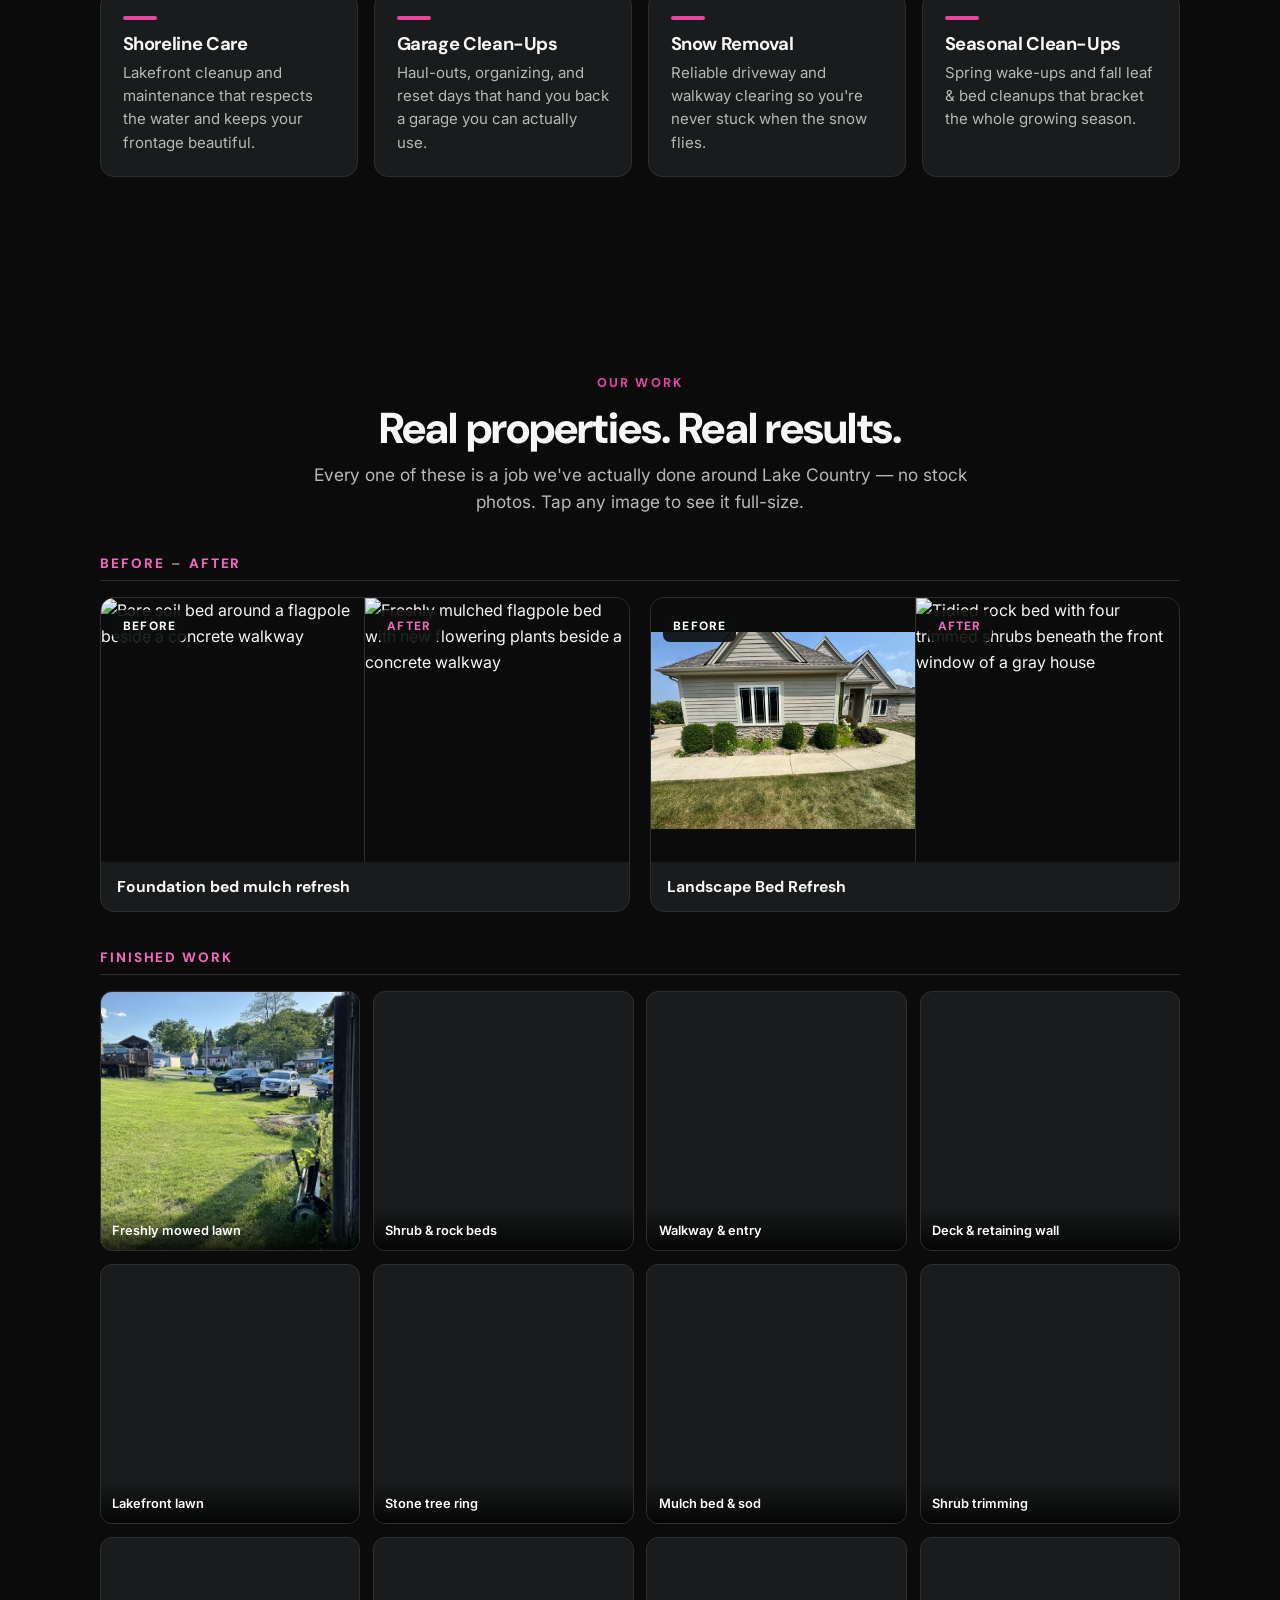
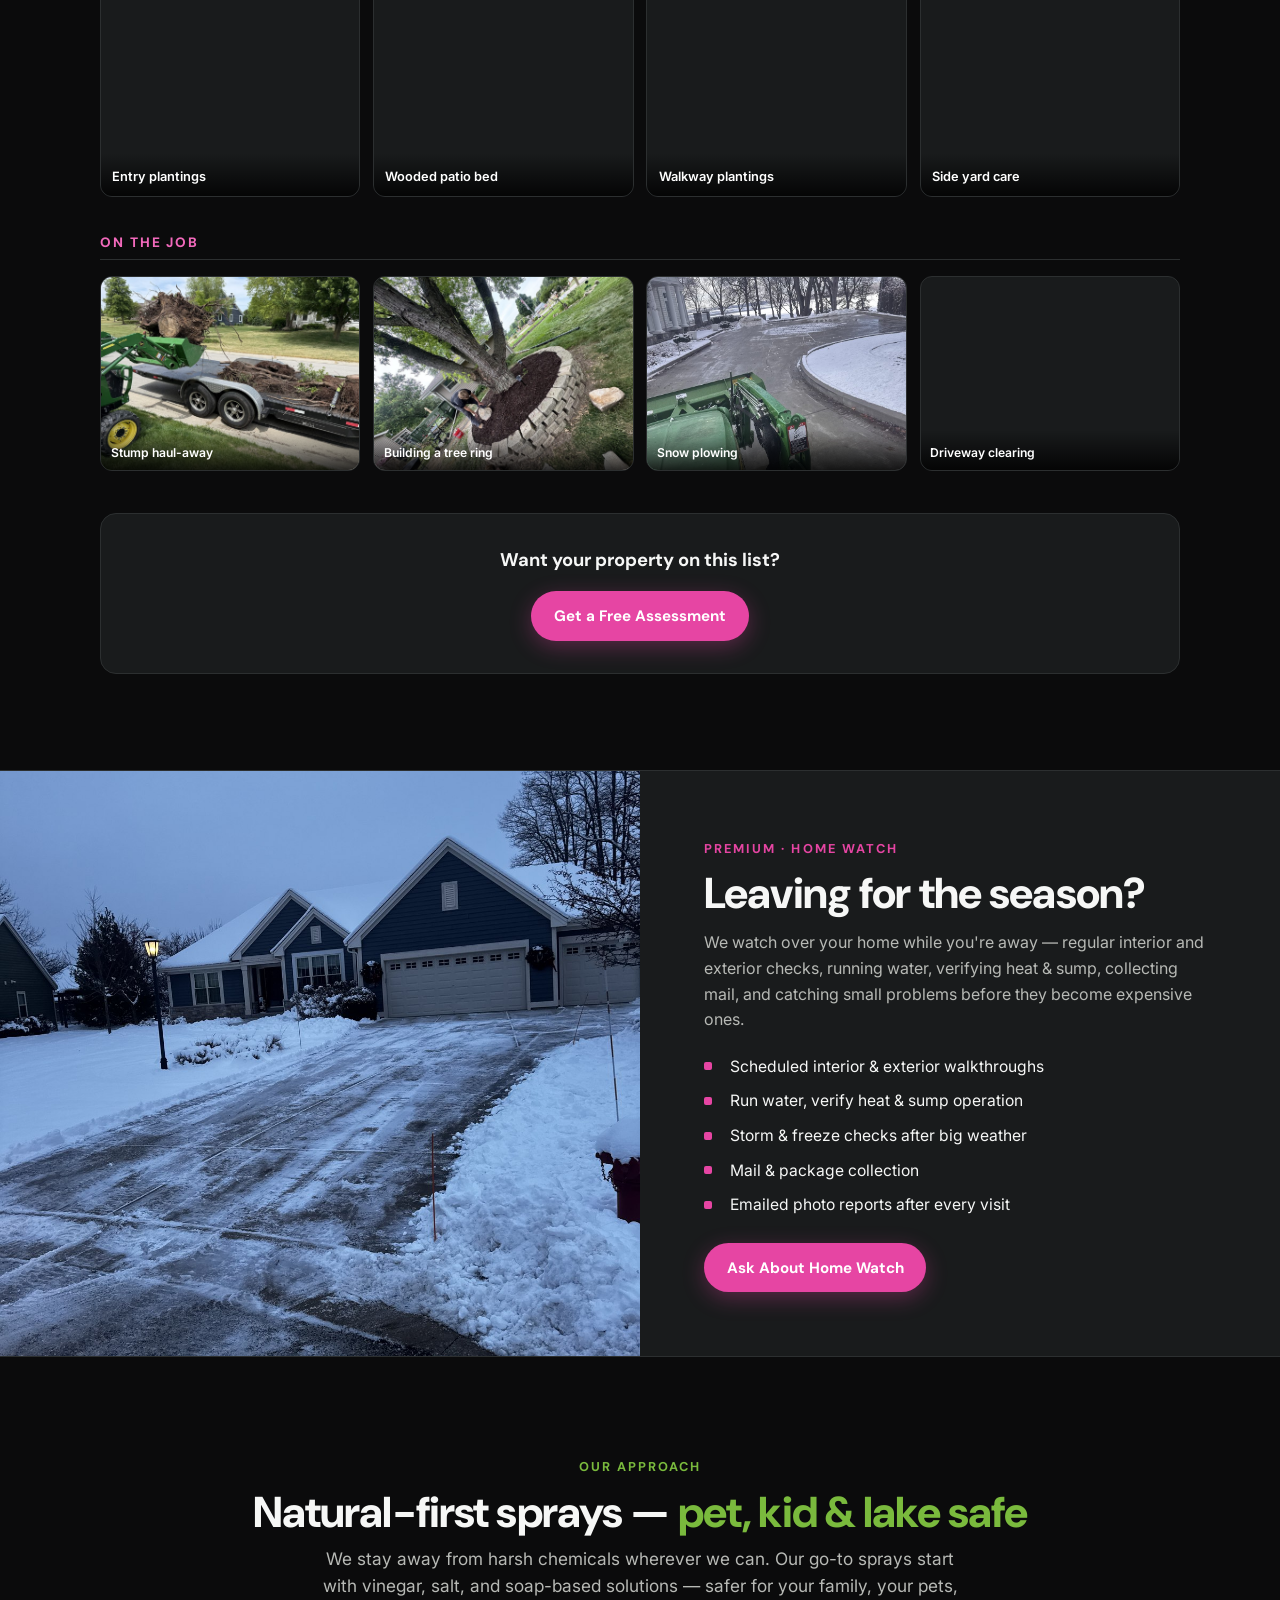
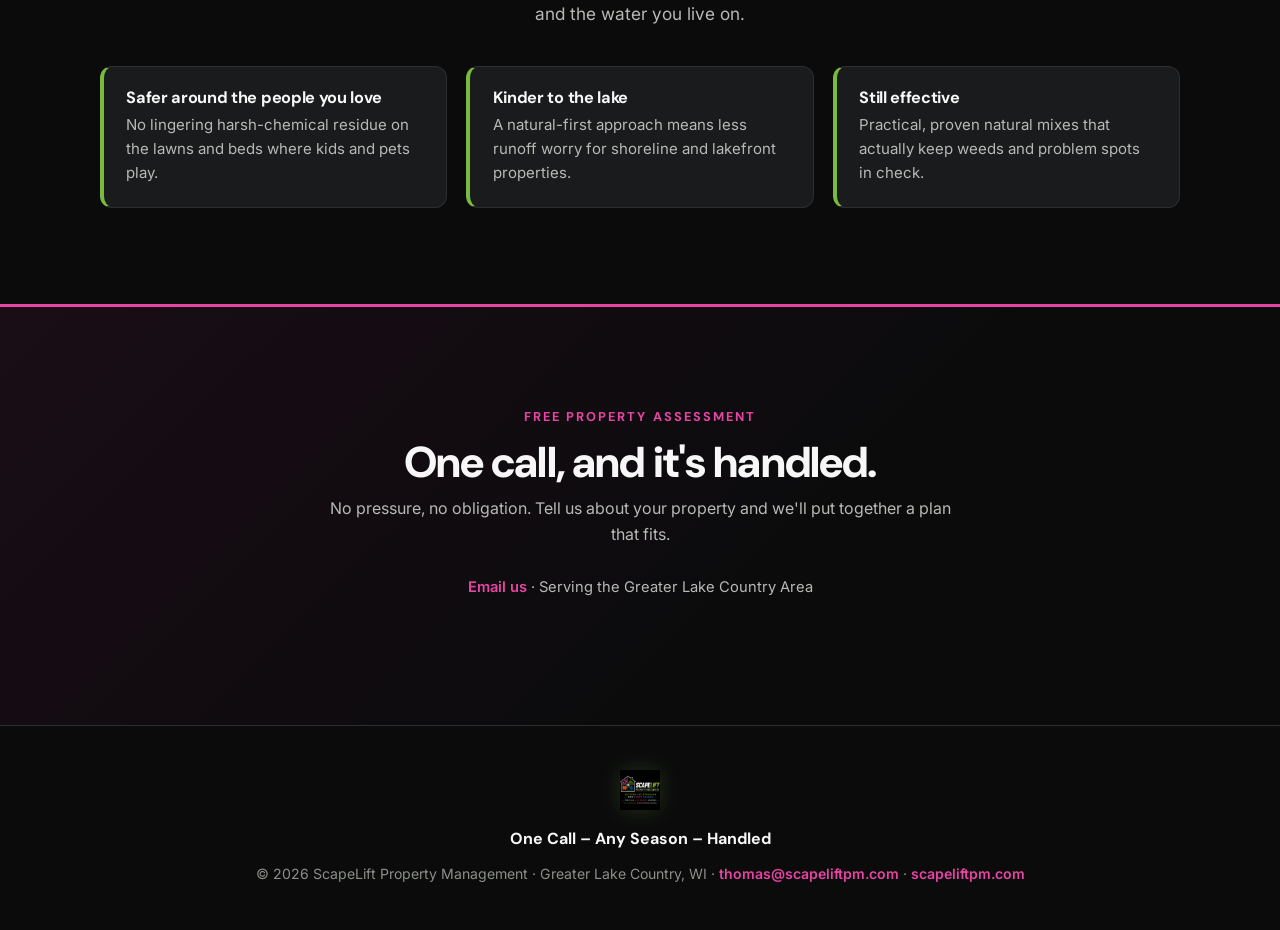
==== commit 2377599b: "Add On-the-Job collection to CMS" ====
--- a/index.html
+++ b/index.html
@@ -107,13 +107,8 @@
   <h3 class="work-subhead" id="finished-work-heading"></h3>
   <div class="work-grid" id="finished-work-grid"></div>
 
-  <h3 class="work-subhead">On the Job</h3>
-  <div class="action-strip">
-    <figure class="action-card"><img src="assets/work/action-stump-haul.jpg" alt="Tractor loading a large tree stump onto a trailer" loading="lazy" width="1100" height="825" decoding="async"><figcaption>Stump haul-away</figcaption></figure>
-    <figure class="action-card"><img src="assets/work/action-tree-ring-build.jpg" alt="Building a stacked-stone tree ring" loading="lazy" width="1100" height="825" decoding="async"><figcaption>Building a tree ring</figcaption></figure>
-    <figure class="action-card"><img src="assets/work/action-plow.jpg" alt="Tractor plowing snow from a driveway" loading="lazy" width="825" height="1100" decoding="async"><figcaption>Snow plowing</figcaption></figure>
-    <figure class="action-card"><img src="assets/work/action-driveway-plow.jpg" alt="Freshly plowed driveway on a winter morning" loading="lazy" width="825" height="1100" decoding="async"><figcaption>Driveway clearing</figcaption></figure>
-  </div>
+  <h3 class="work-subhead" id="on-the-job-heading"></h3>
+  <div class="action-strip" id="on-the-job-grid"></div>
 
   <div class="work-cta">
     <p>Want your property on this list?</p>
--- a/styles.css
+++ b/styles.css
@@ -171,6 +171,7 @@
 /* ---- reveal (only hides once JS is confirmed running) ---- */
 .js-ready .reveal{opacity:0;transform:translateY(24px);transition:opacity .6s ease,transform .6s ease}
 .js-ready .reveal.in{opacity:1;transform:none}
+.js-ready .ba-card.reveal,.js-ready .work-card.reveal,.js-ready .action-card.reveal{transition-duration:.2s}
 
 /* ===== responsive ===== */
 @media(max-width:900px){
@@ -281,14 +282,15 @@
 .action-strip{display:grid;grid-template-columns:repeat(2,1fr);gap:.8rem}
 @media(min-width:780px){.action-strip{grid-template-columns:repeat(4,1fr)}}
 .action-card{
-  position:relative;border-radius:12px;overflow:hidden;cursor:pointer;
+  position:relative;aspect-ratio:4/3;border-radius:12px;overflow:hidden;cursor:pointer;
   background:var(--panel);border:1px solid var(--border);
   transition:transform .18s ease,border-color .18s ease;
 }
 .action-card:hover{transform:translateY(-3px);border-color:var(--green)}
-.action-card img{width:100%;aspect-ratio:4/3;object-fit:cover}
+.action-card img{position:absolute;inset:0;width:100%;height:100%;object-fit:cover}
+.action-card img:focus-visible{outline:3px solid #fff;outline-offset:-5px}
 .action-card figcaption{
-  position:absolute;left:0;right:0;bottom:0;padding:.8rem .6rem .5rem;
+  position:absolute;left:0;right:0;bottom:0;z-index:1;padding:.8rem .6rem .5rem;
   font-size:.76rem;font-weight:600;color:#fff;
   background:linear-gradient(to top,rgba(0,0,0,.82),transparent);
 }
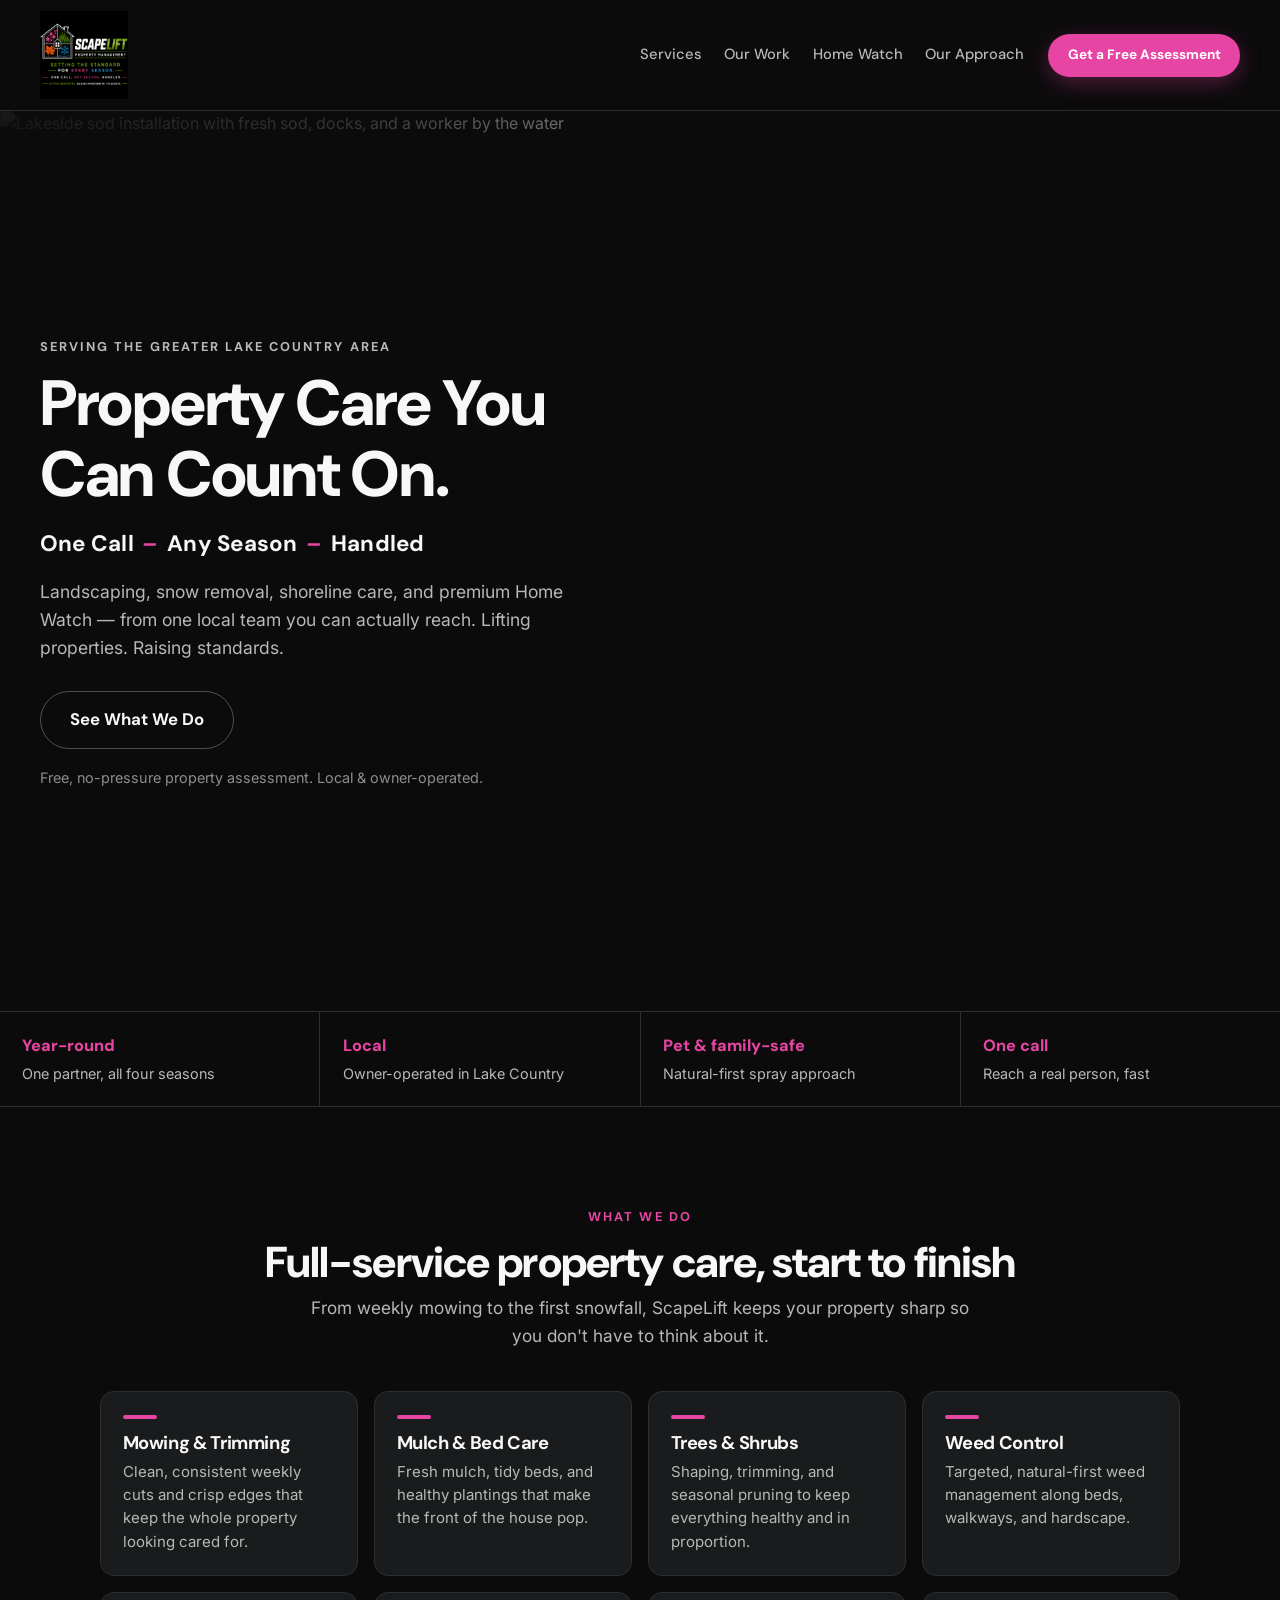
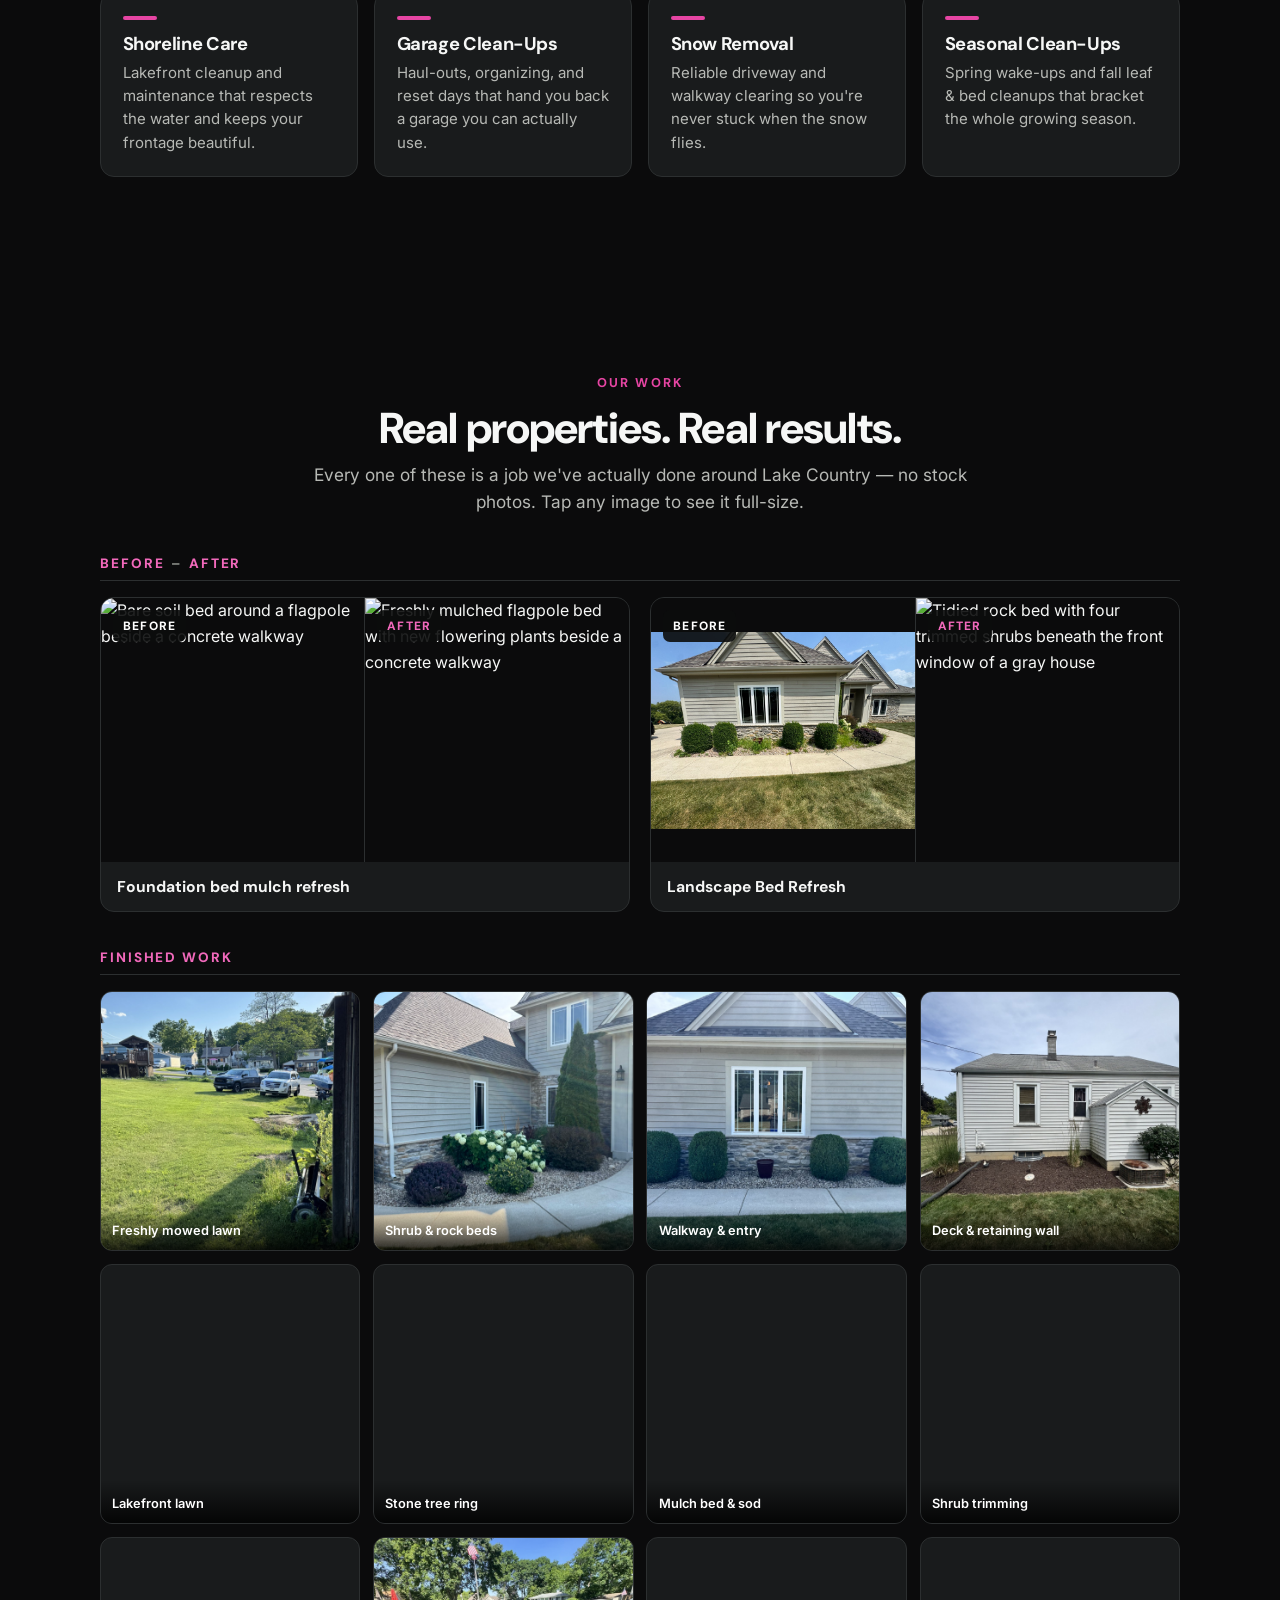
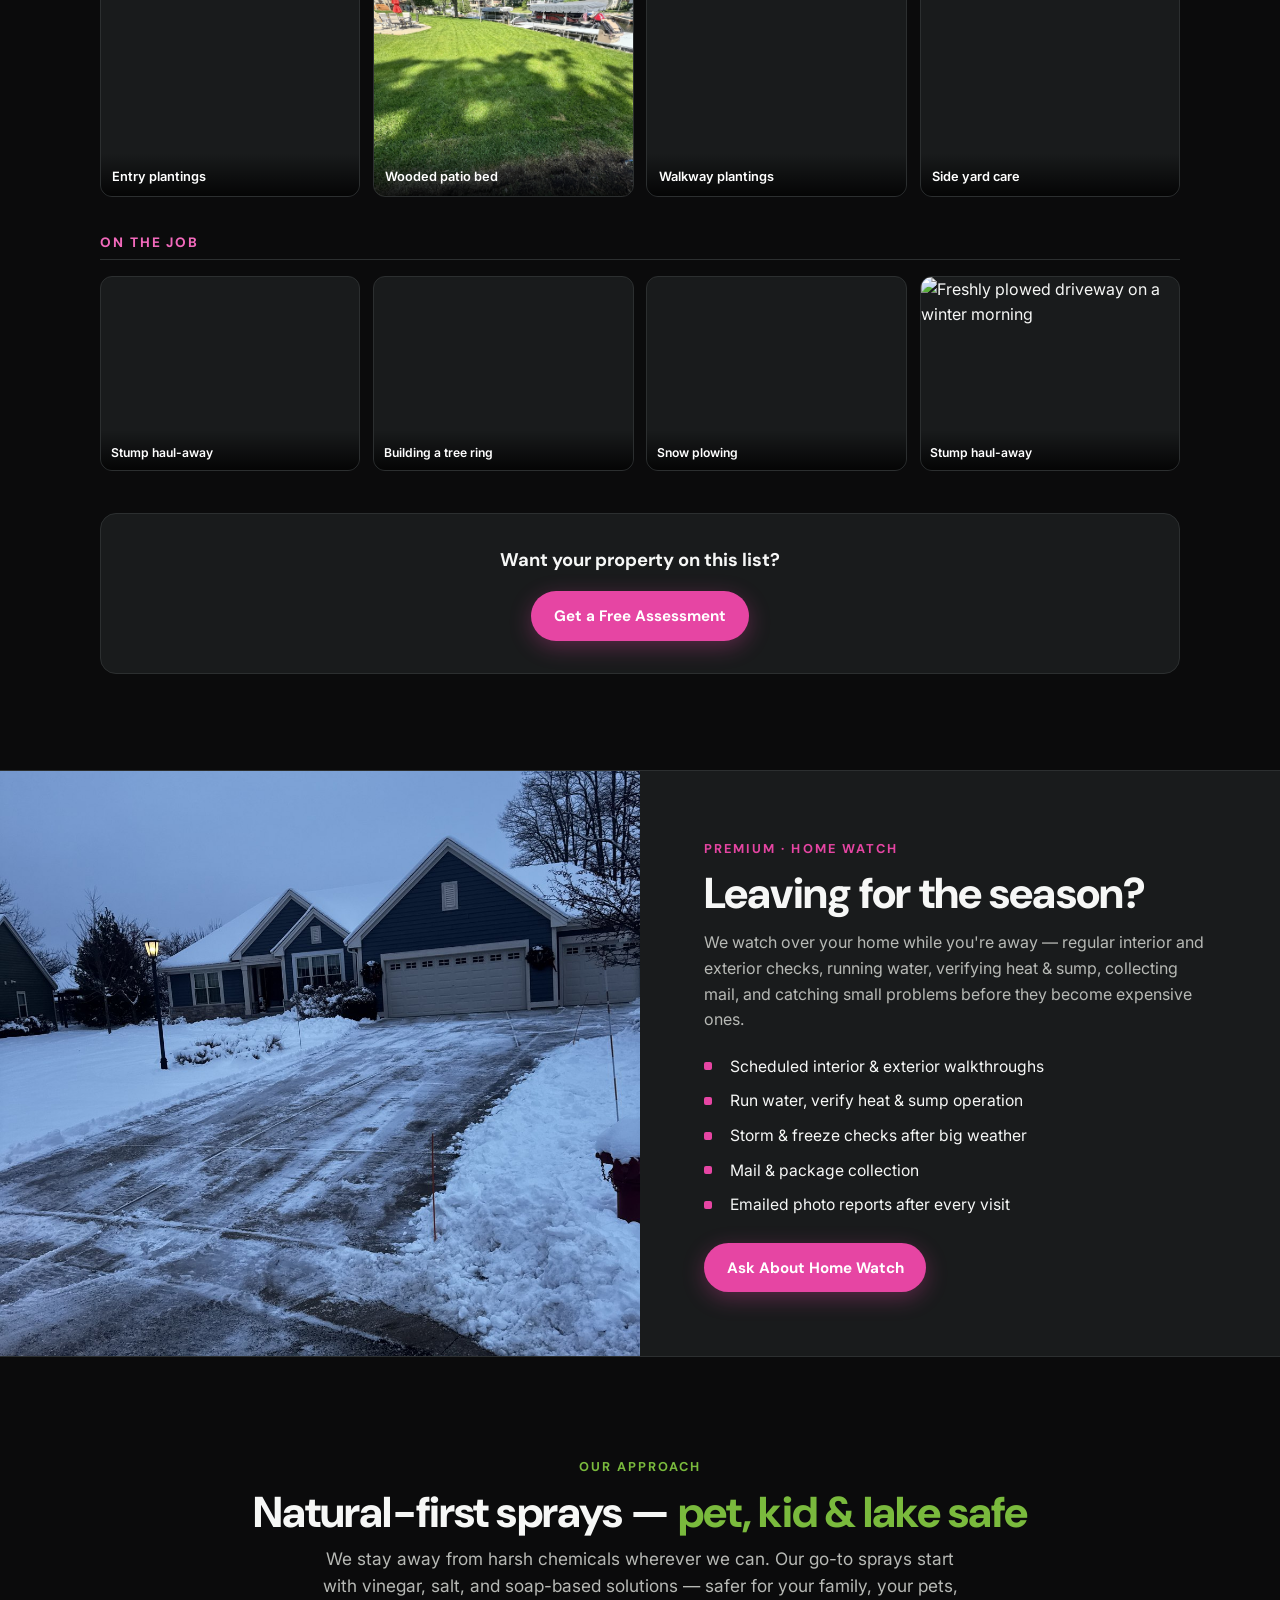
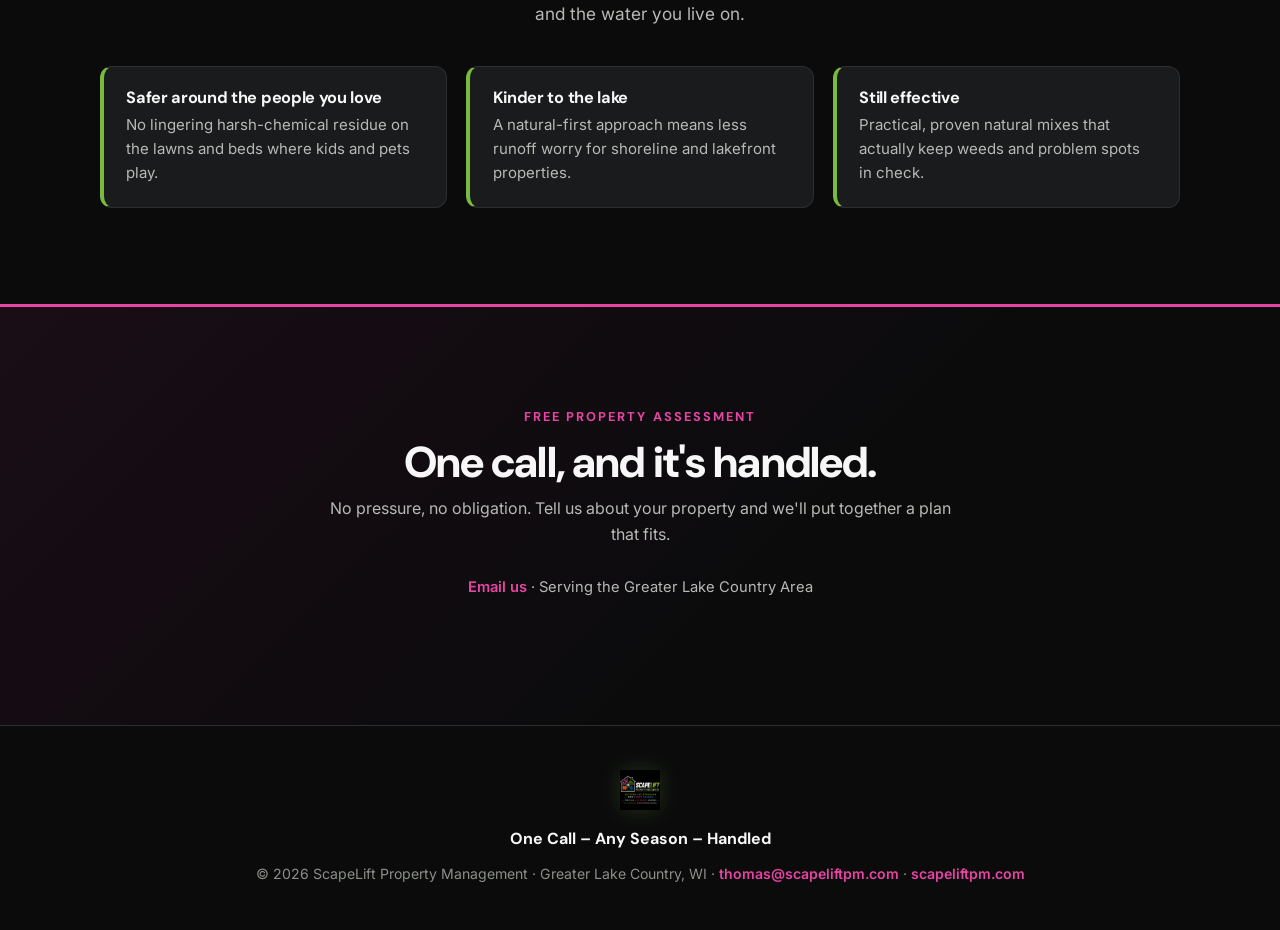
==== commit 926ae9c4: "Remove 'Request an Estimate' link from navigation Removed the duplicate 'Request an Estimate' link f" ====
--- a/index.html
+++ b/index.html
@@ -41,7 +41,6 @@
     <a href="#work">Our Work</a>
     <a href="#homewatch">Home Watch</a>
     <a href="#eco">Our Approach</a>
-    <a href="estimate.html">Request an Estimate</a>
   </nav>
   <button class="nav-toggle" id="nav-toggle" type="button" aria-expanded="false" aria-controls="mobile-navigation" aria-label="Open navigation menu">
     <span class="nav-toggle-icon" aria-hidden="true"><span></span><span></span><span></span></span>
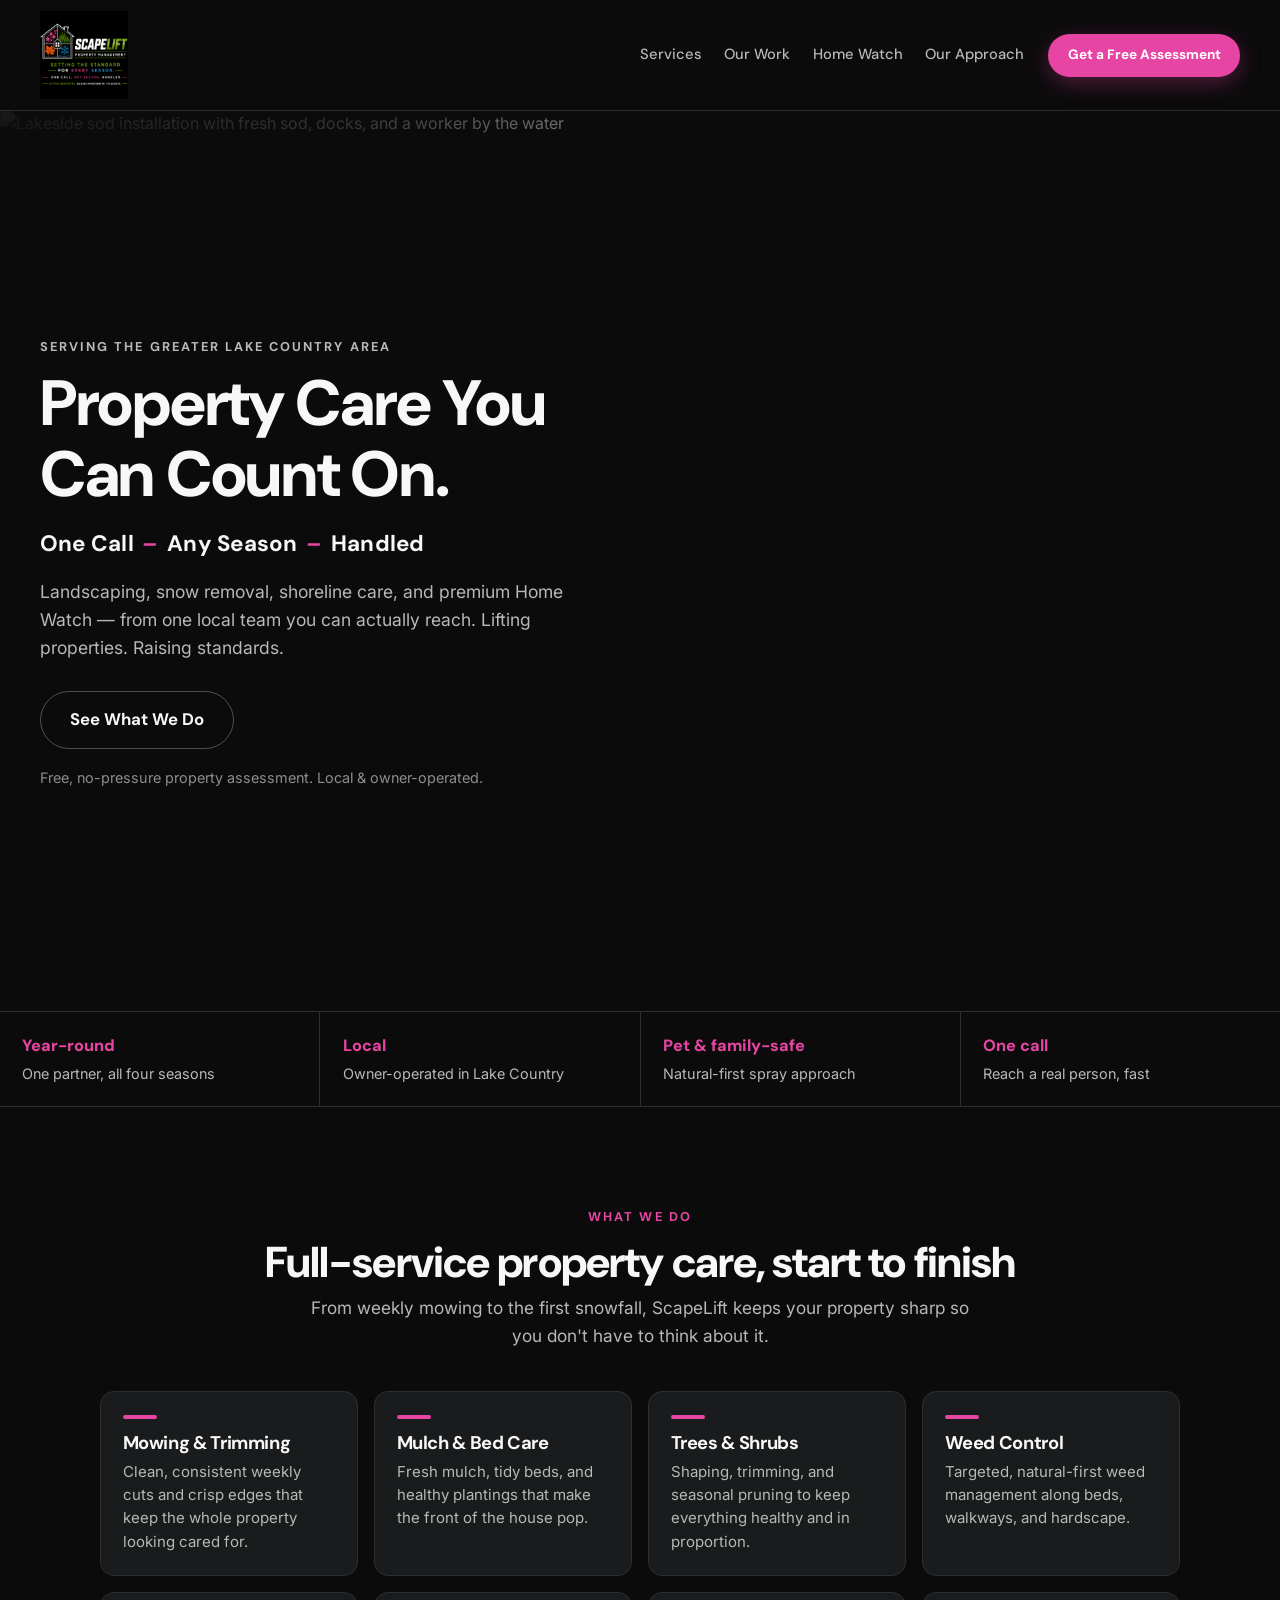
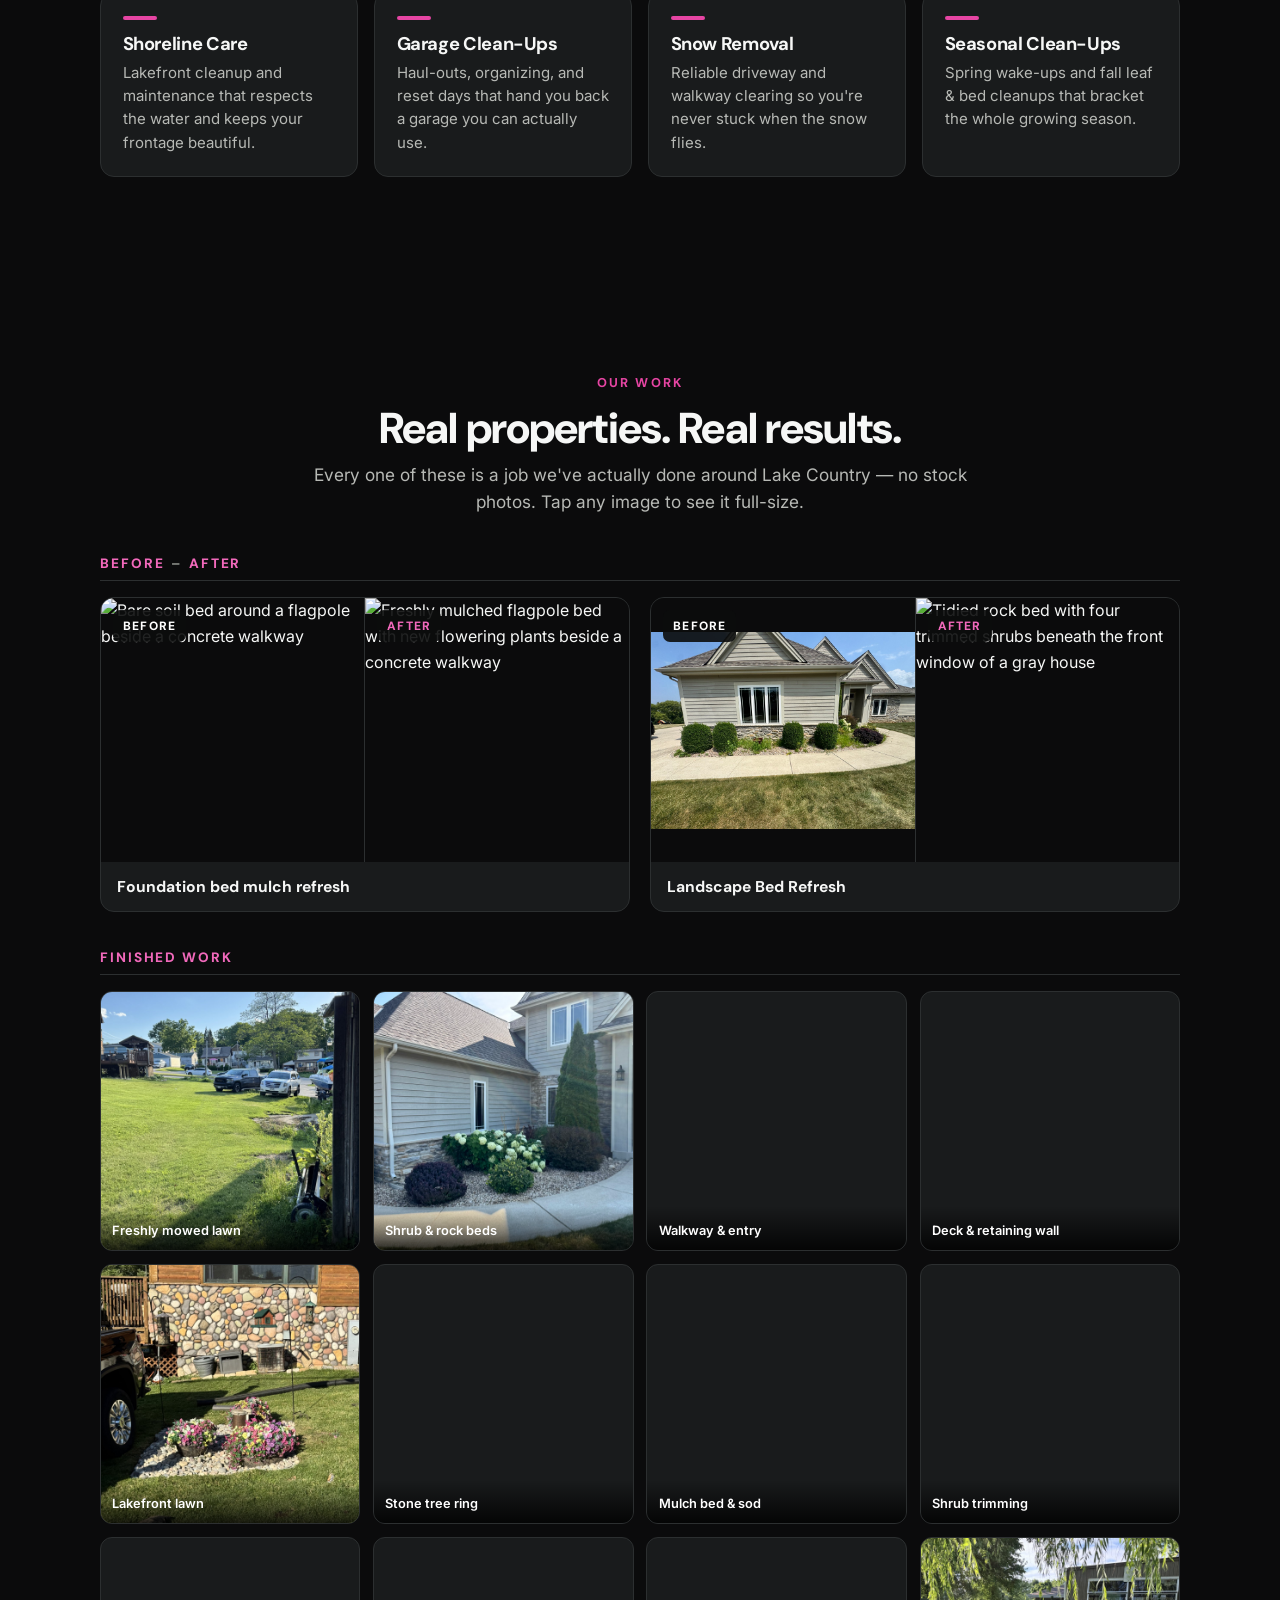
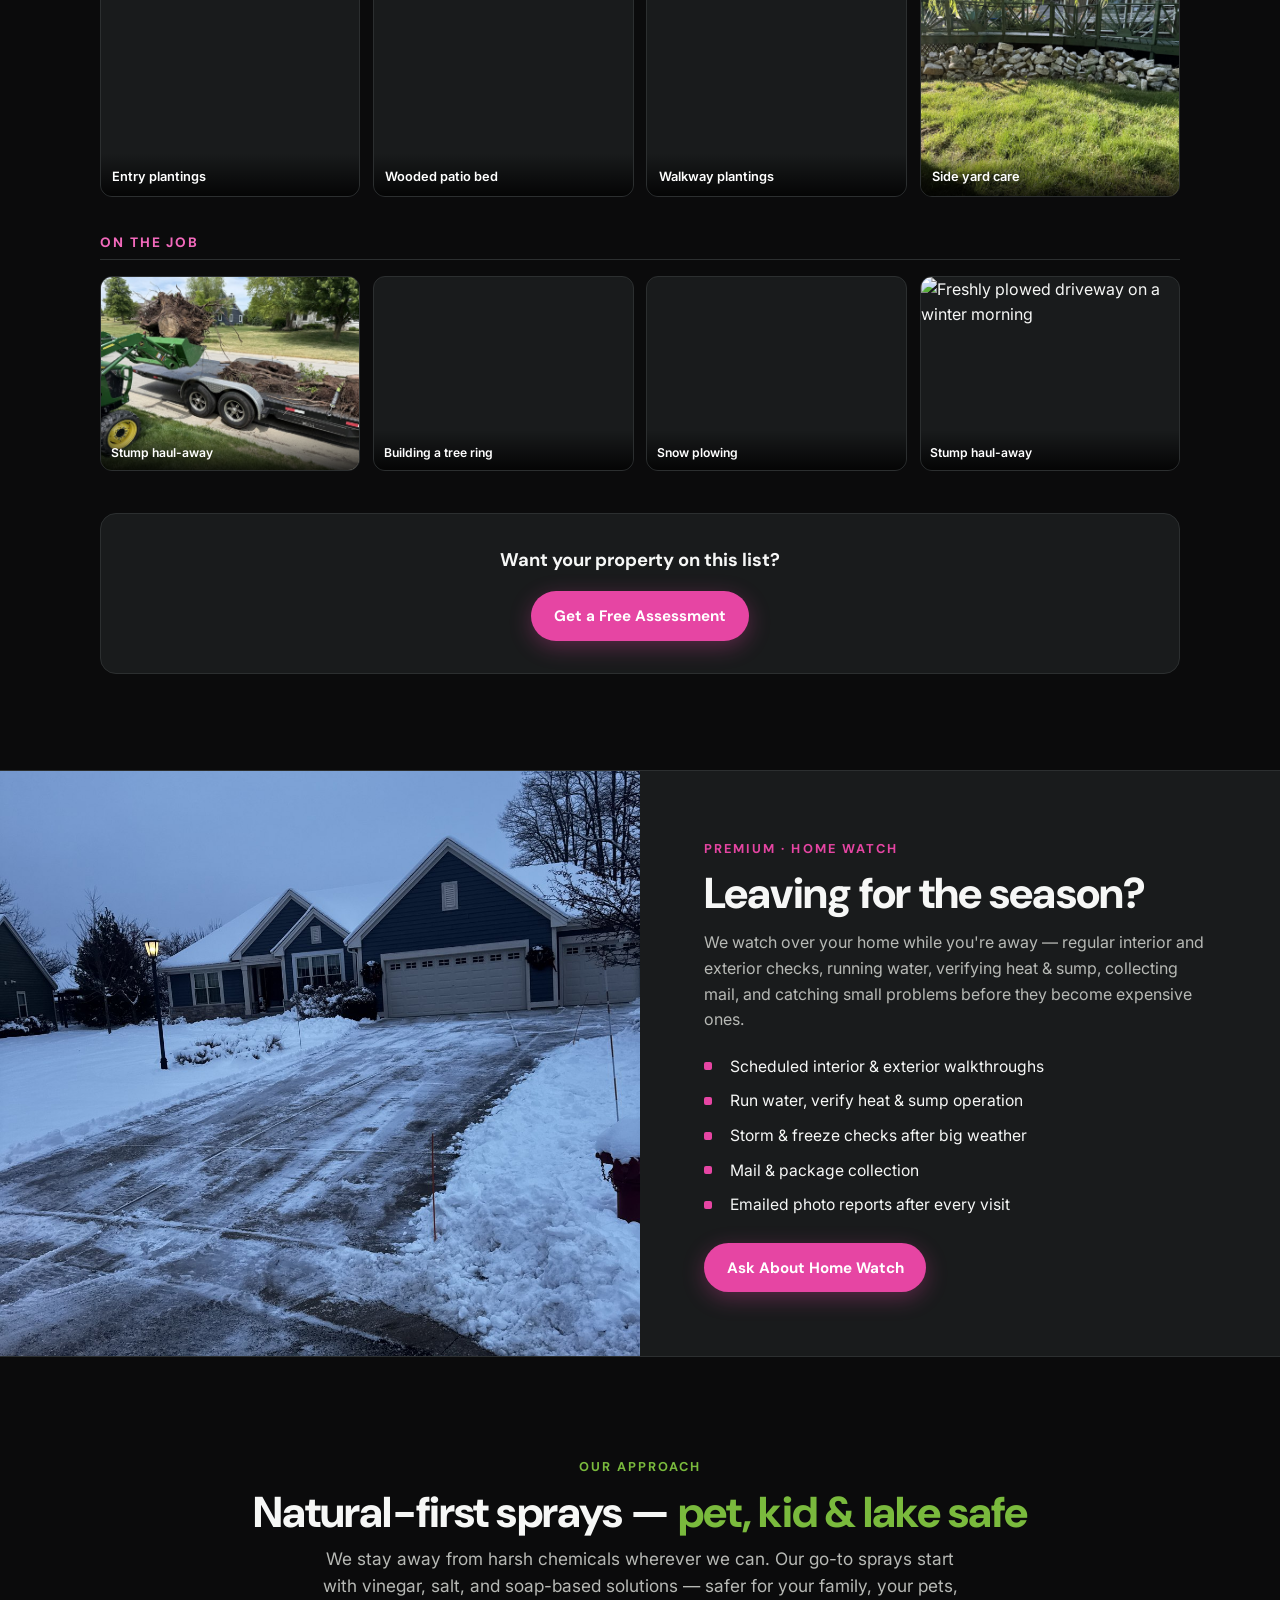
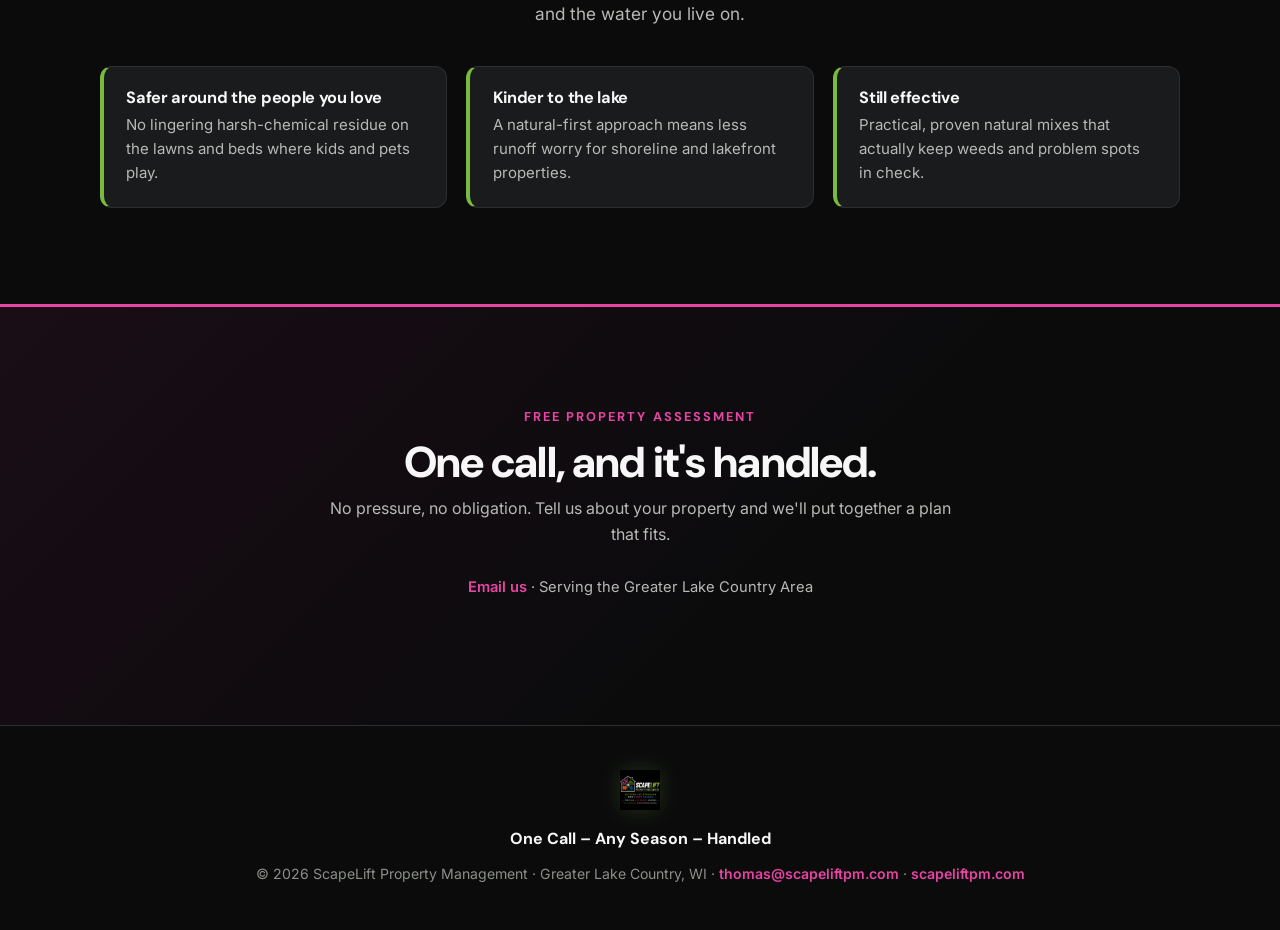
==== commit 51fe1127: "Remove 'Request an Estimate' link from navigation" ====
--- a/index.html
+++ b/index.html
@@ -51,7 +51,6 @@
     <a href="#work">Our Work</a>
     <a href="#homewatch">Home Watch</a>
     <a href="#eco">Our Approach</a>
-    <a href="estimate.html">Request an Estimate</a>
     <a href="estimate.html" class="btn btn-pink mobile-nav-cta">Get a Free Assessment</a>
   </nav>
 </header>
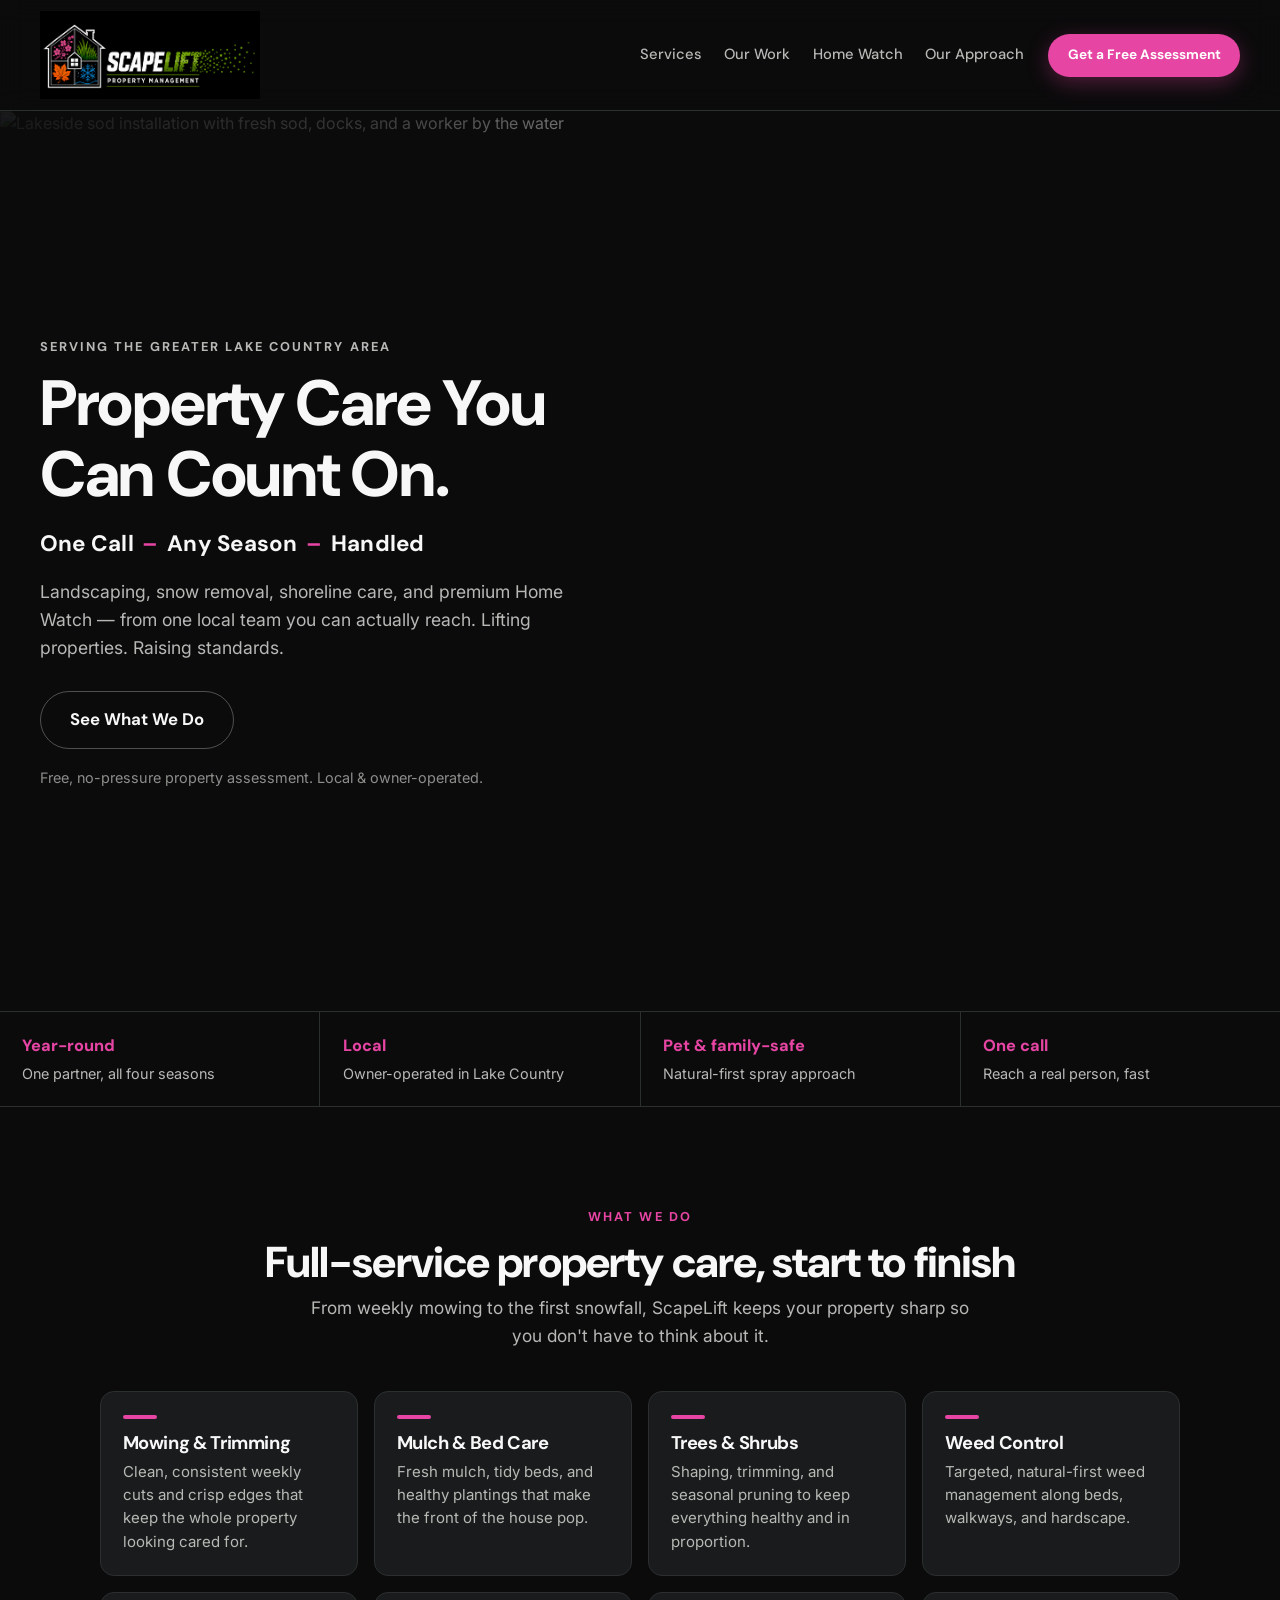
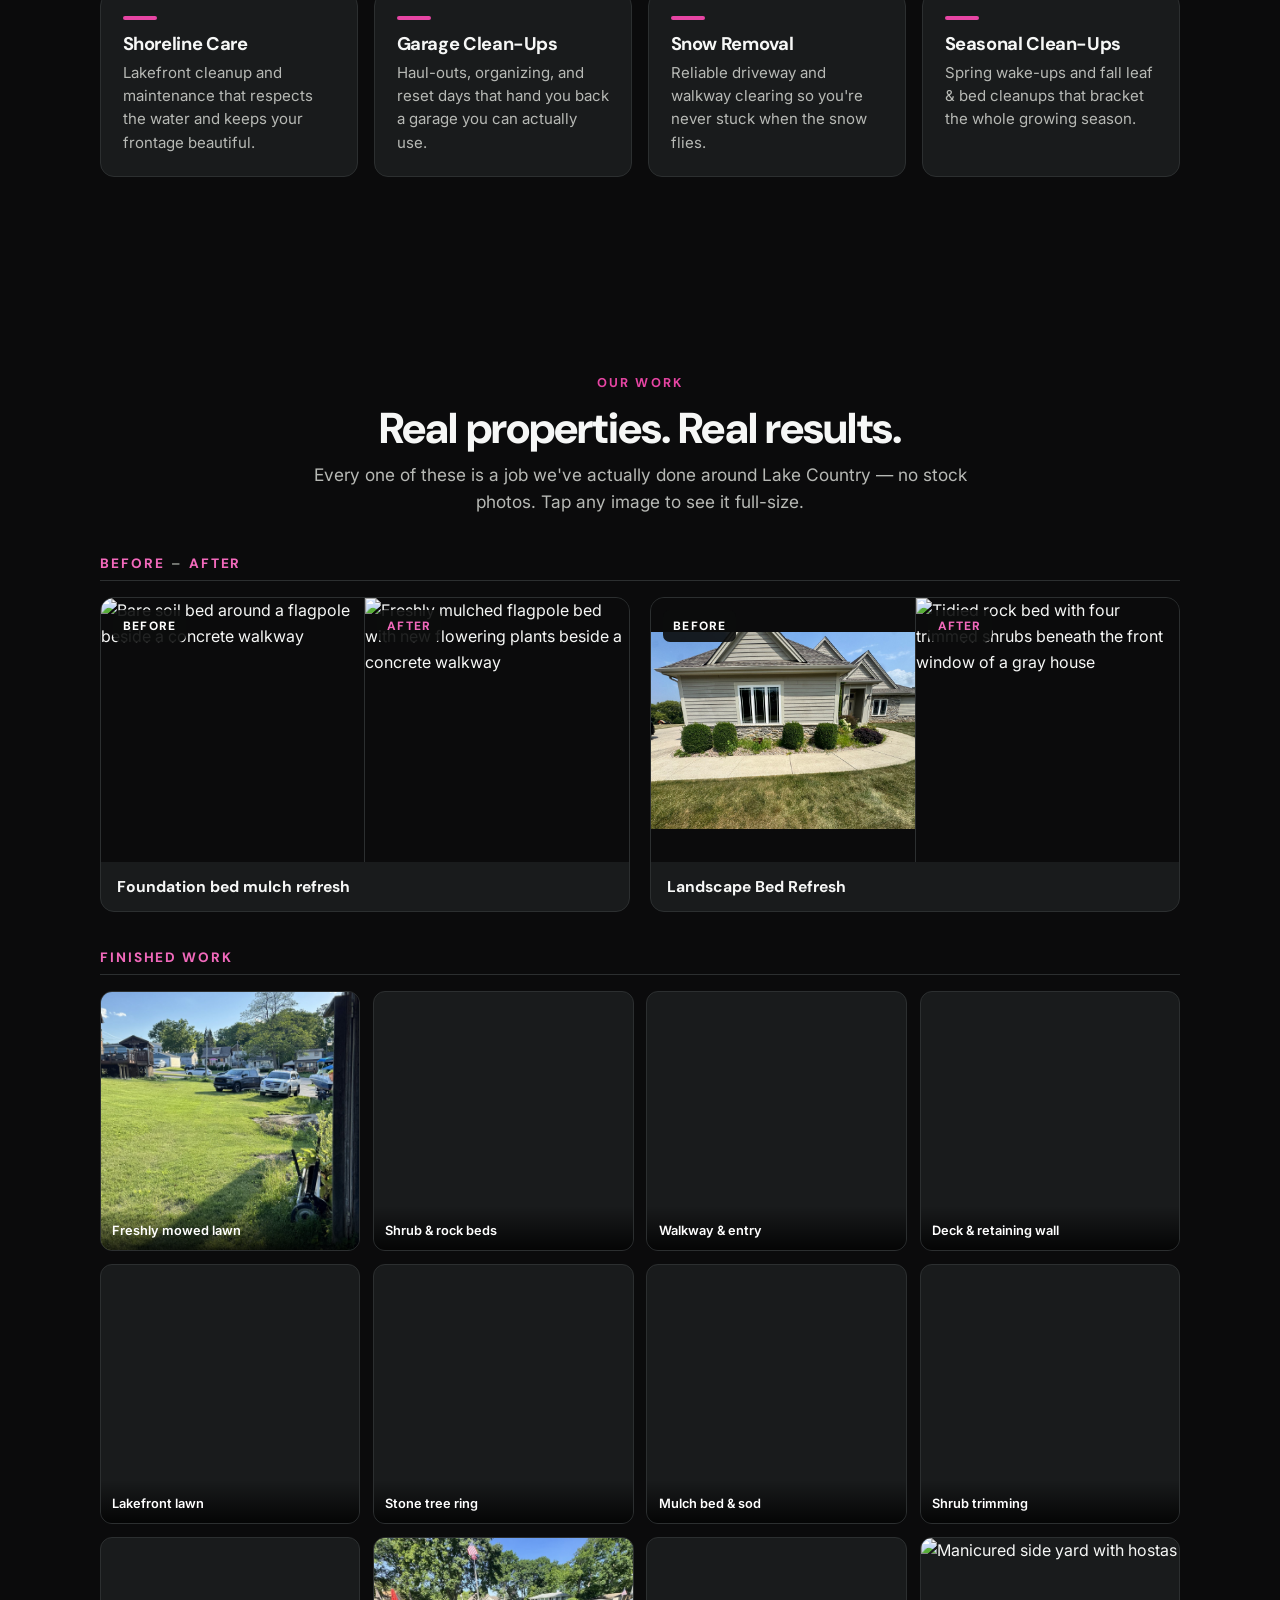
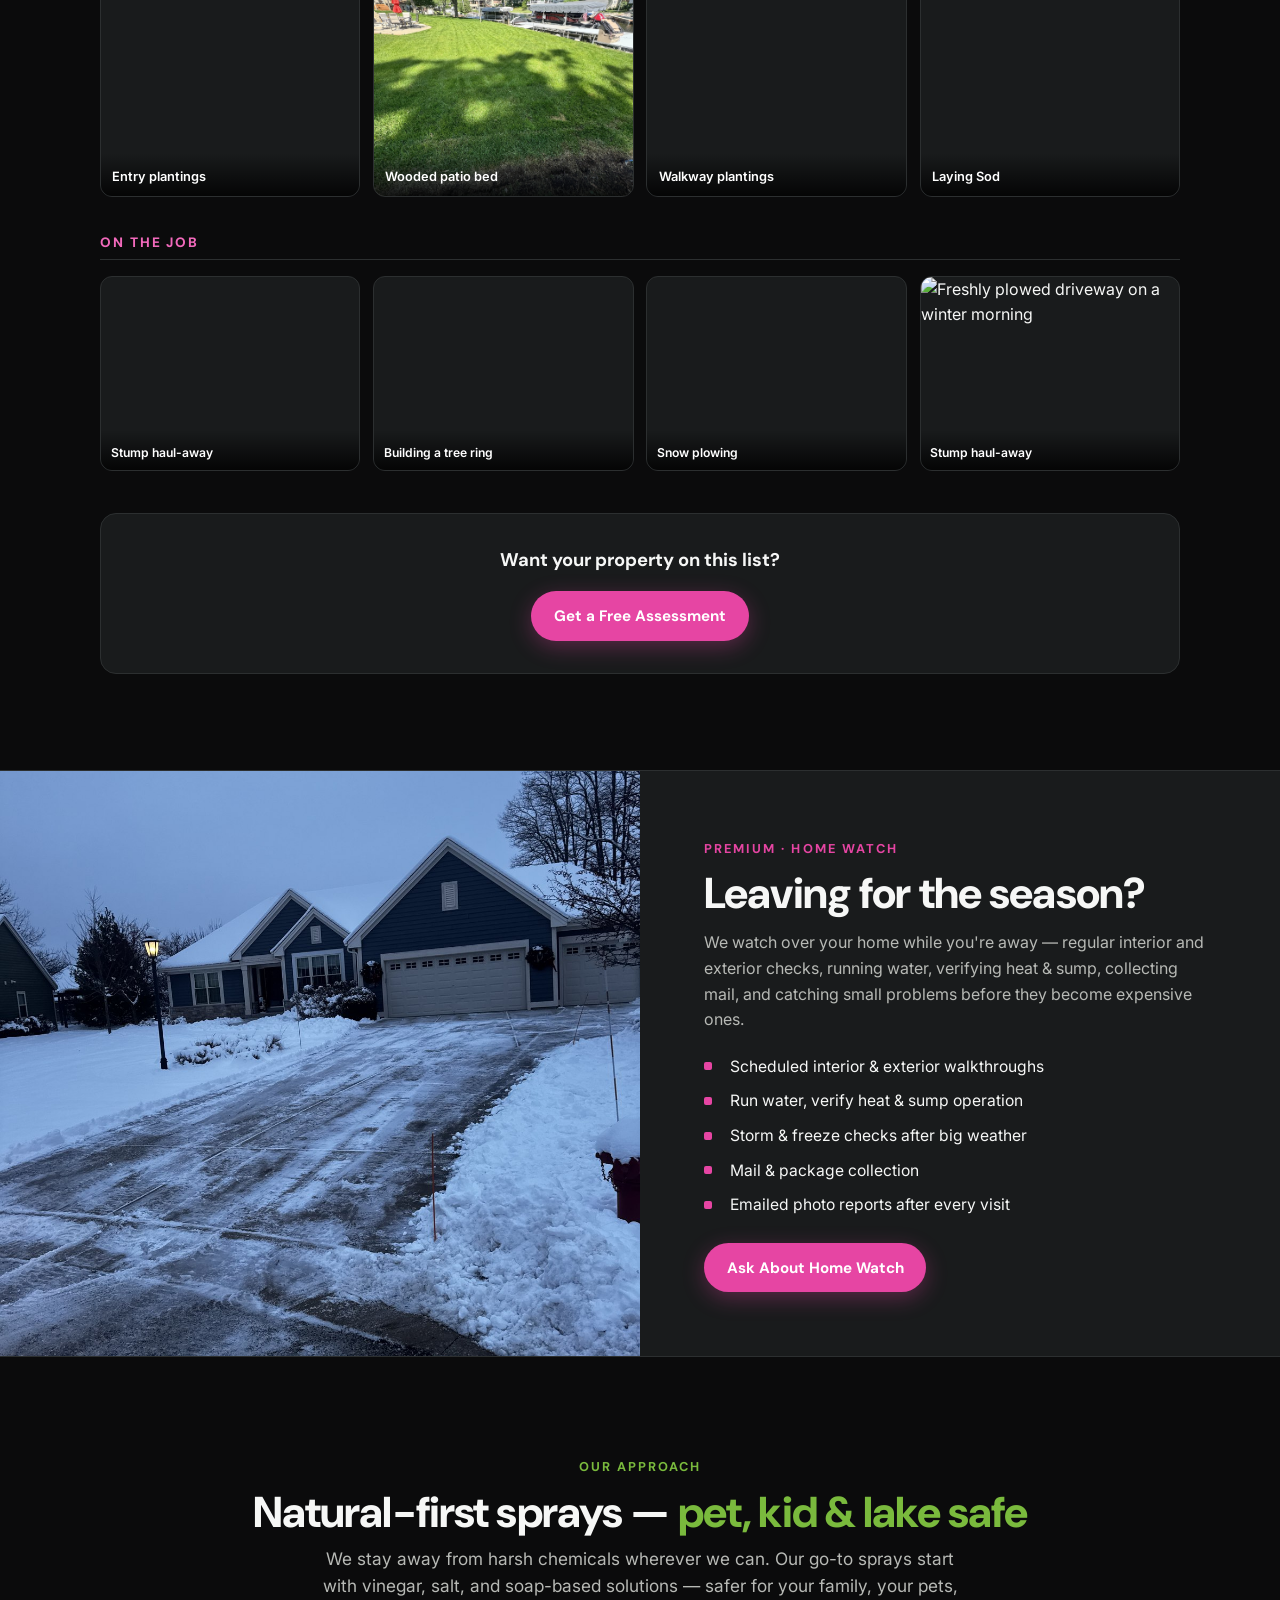
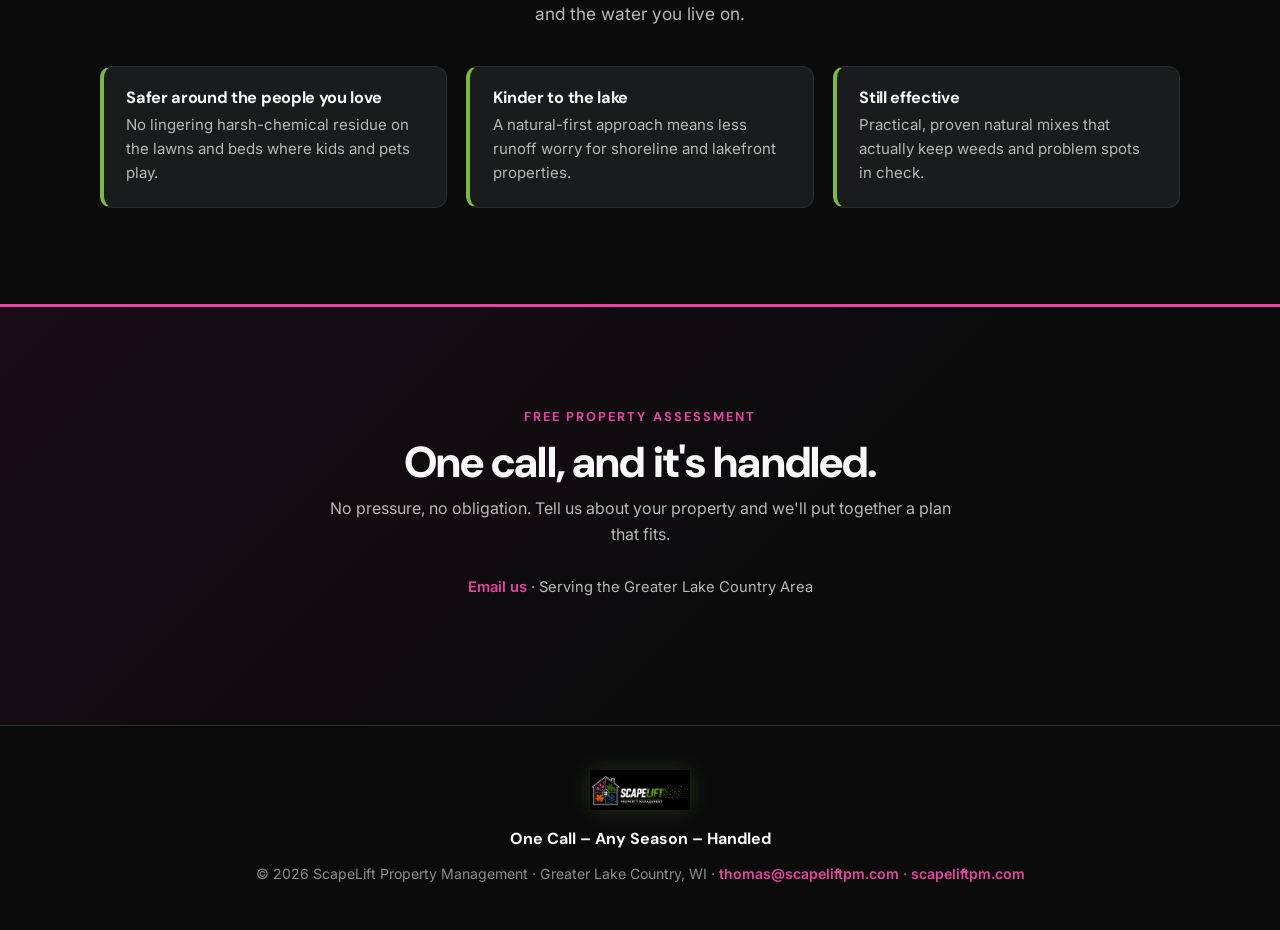
==== commit 08bc74ff: "Replace company logo" ====
--- a/index.html
+++ b/index.html
@@ -34,7 +34,7 @@
 <!-- ===== HEADER ===== -->
 <header class="site-header" id="header">
   <a href="#top" class="brand" id="company-home-link">
-    <img src="assets/company-logo.png" alt="" class="brand-logo" id="header-company-logo" width="512" height="512" decoding="async">
+    <img src="assets/company-logo.png" alt="" class="brand-logo" id="header-company-logo" width="1983" height="793" decoding="async">
   </a>
   <nav class="nav" aria-label="Primary">
     <a href="#services">Services</a>
@@ -167,7 +167,7 @@
 
 <!-- ===== FOOTER ===== -->
 <footer class="site-footer">
-  <img src="assets/company-logo.png" alt="" class="footer-logo" id="footer-company-logo" width="512" height="512" decoding="async">
+  <img src="assets/company-logo.png" alt="" class="footer-logo" id="footer-company-logo" width="1983" height="793" decoding="async">
   <p class="footer-tag" id="footer-tagline"></p>
   <p class="footer-meta">© <span id="year"></span> <span id="footer-company-name"></span> · <span id="footer-service-area"></span> · <a id="footer-email"></a> · <a id="footer-website"></a></p>
 </footer>
